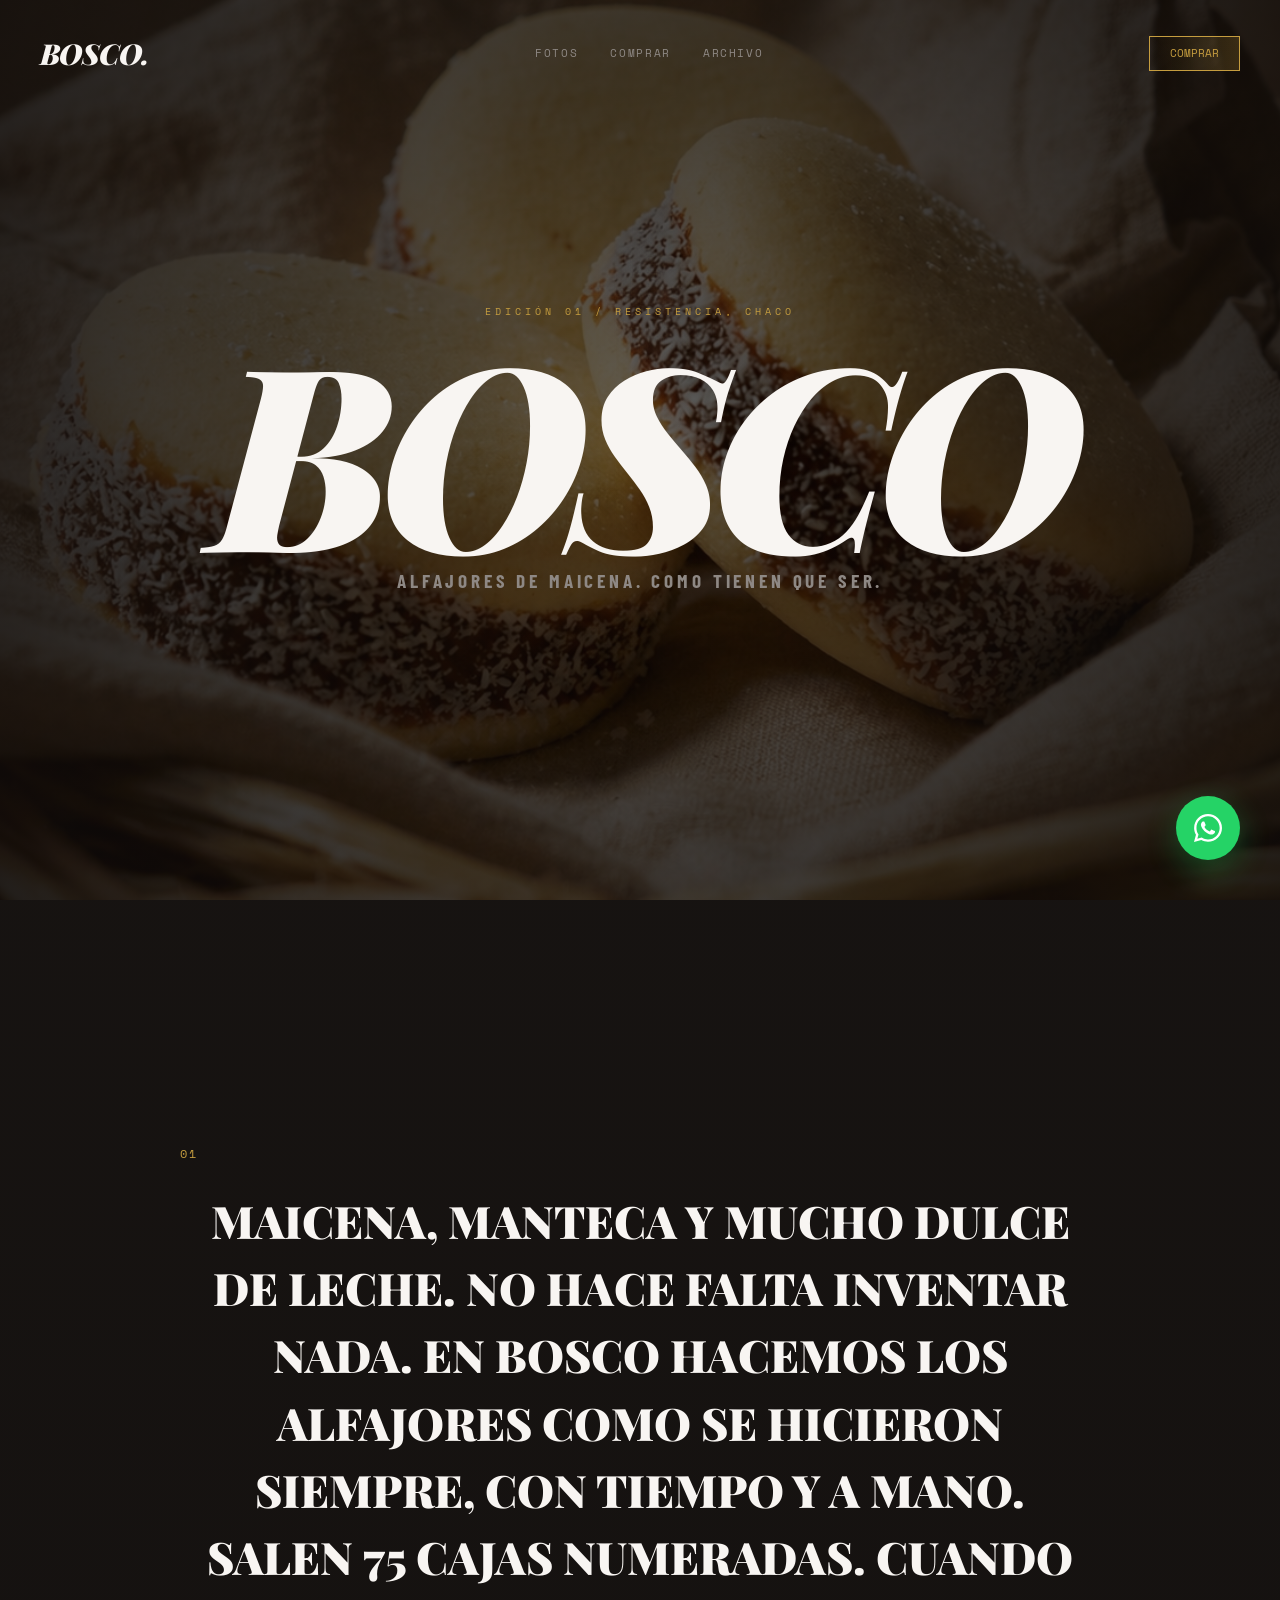
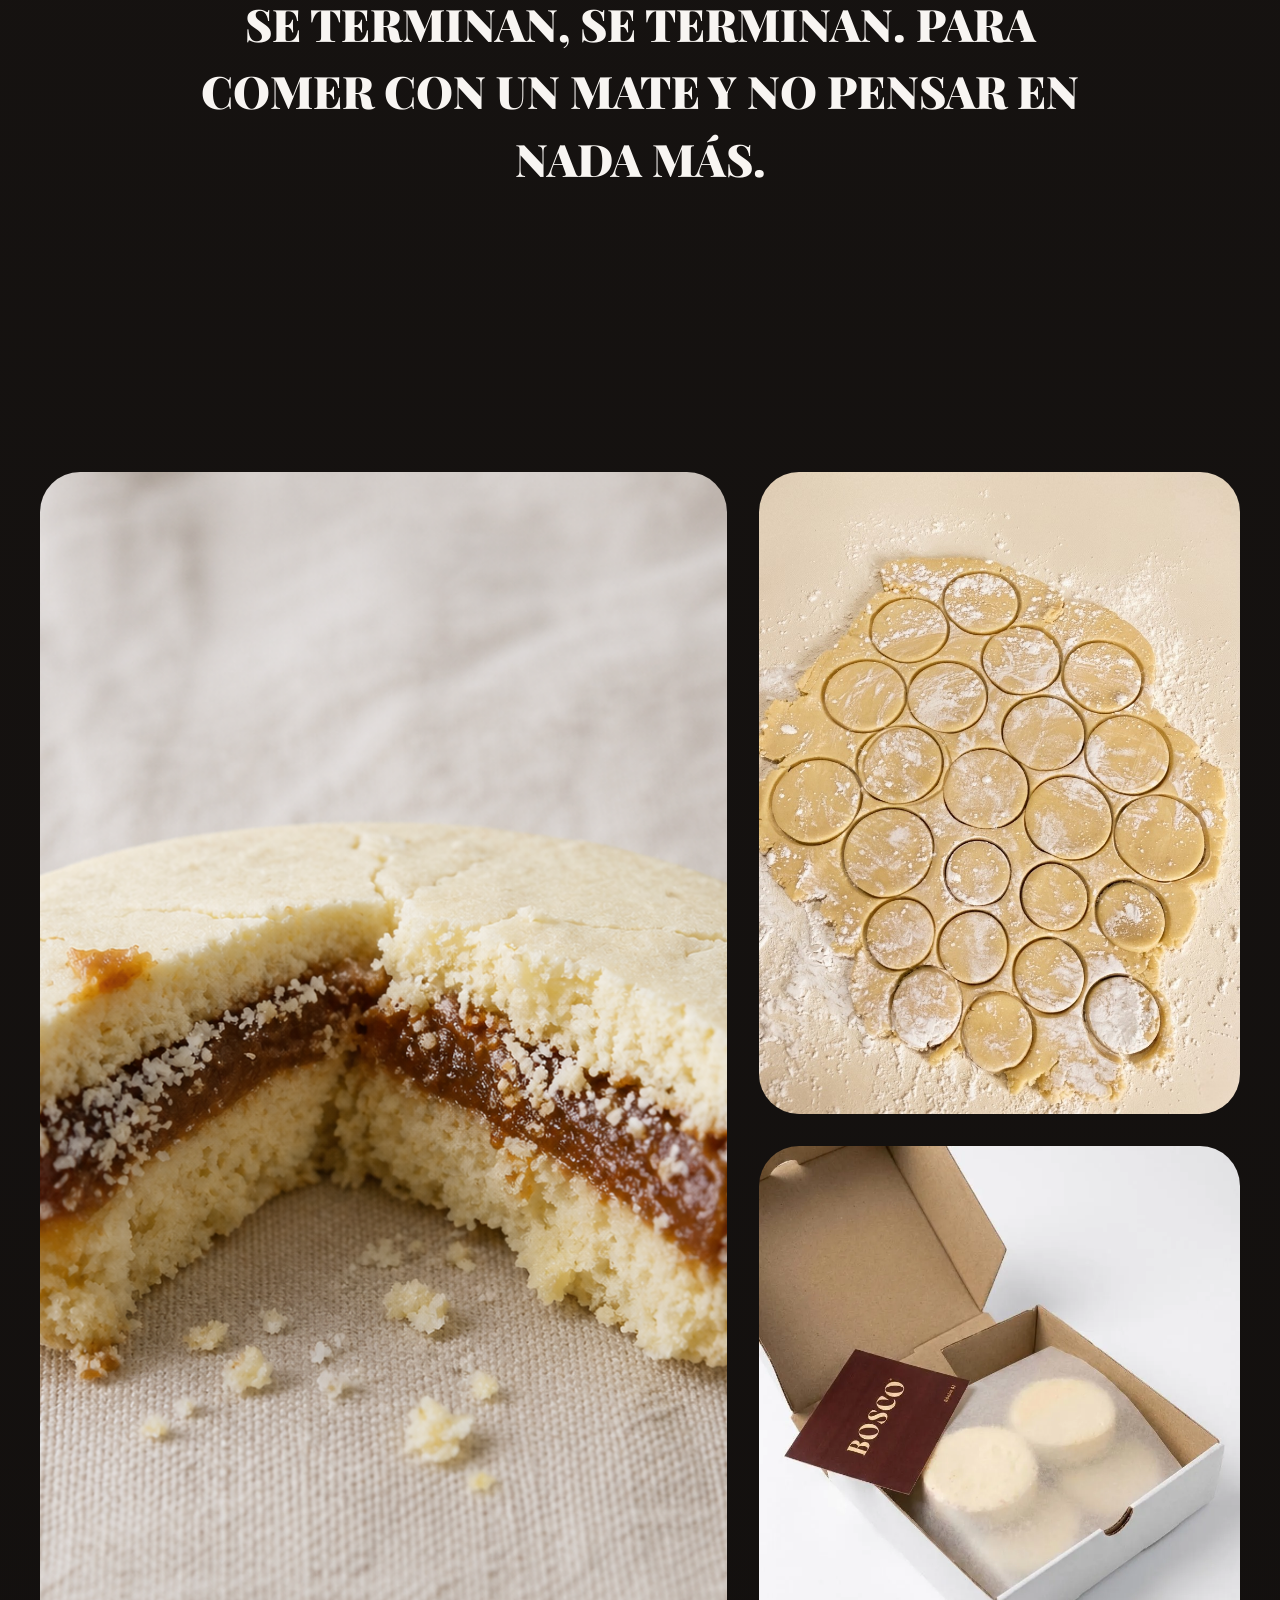
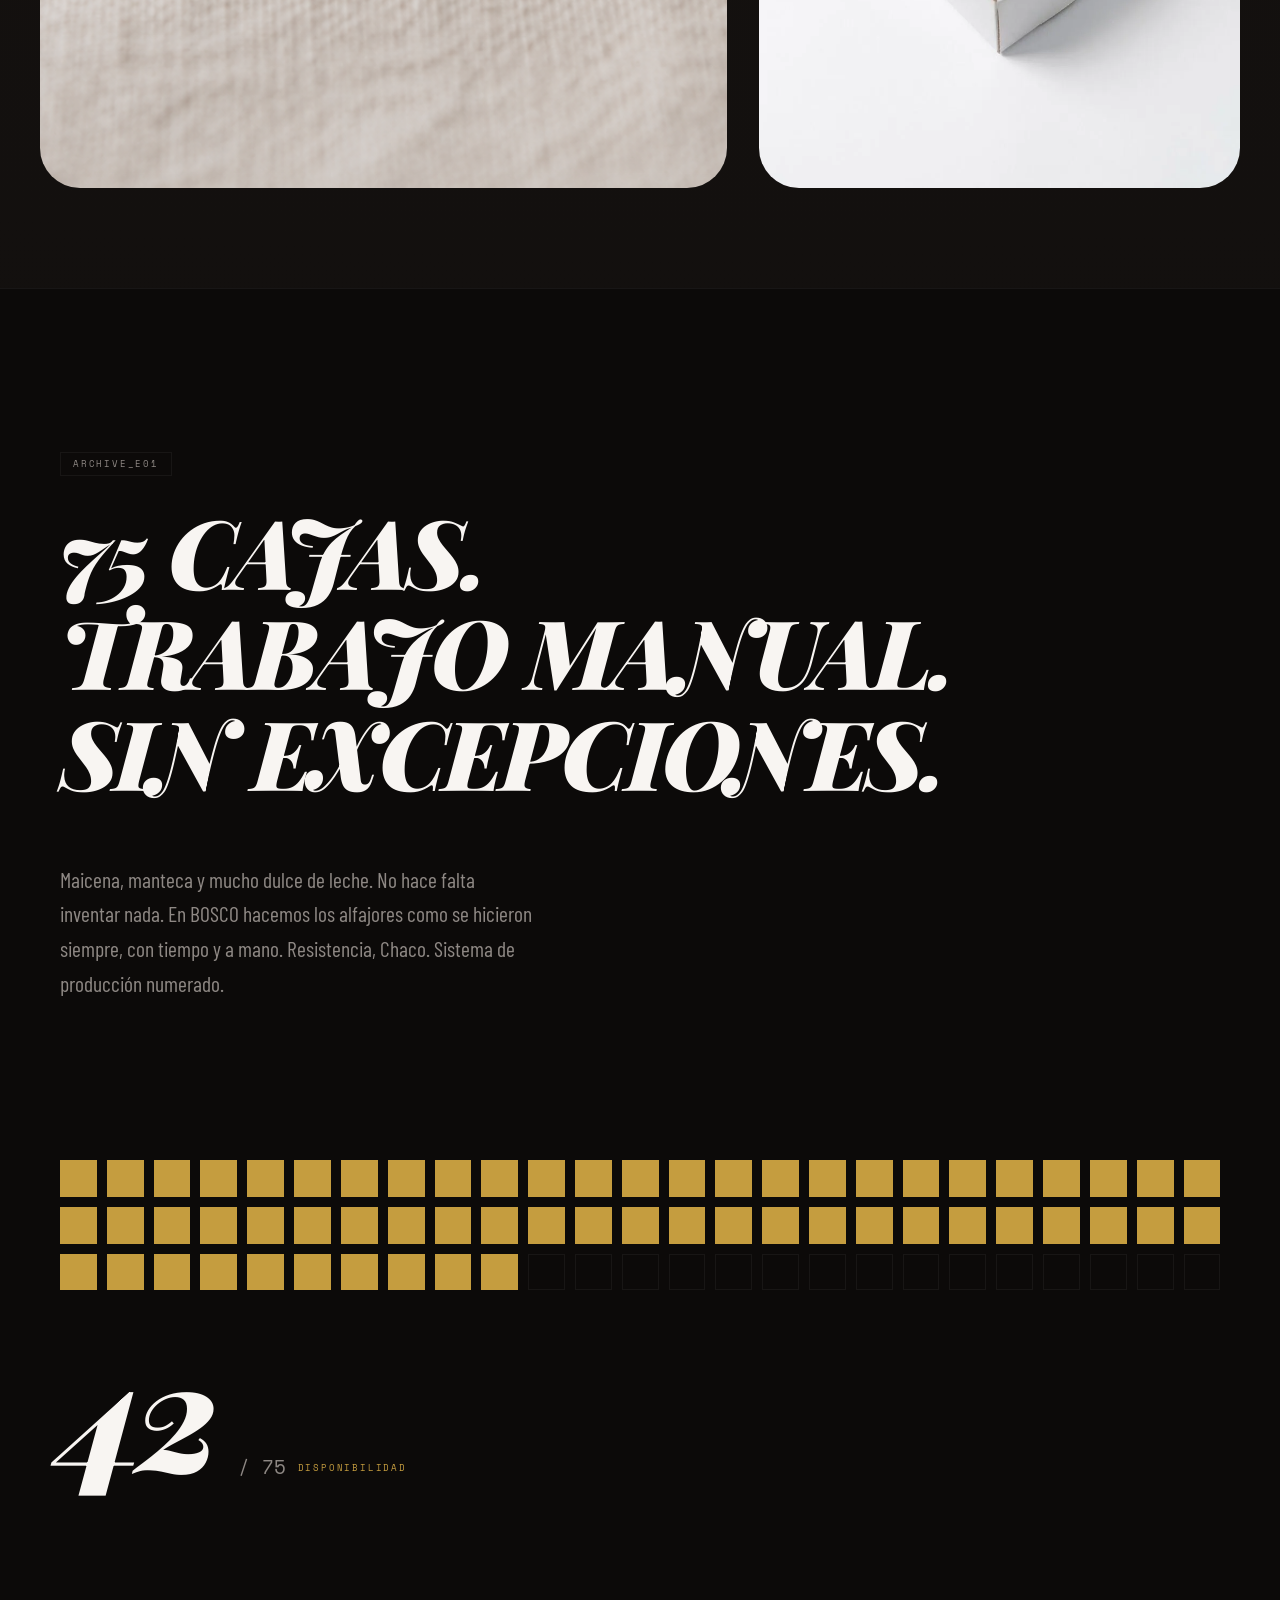
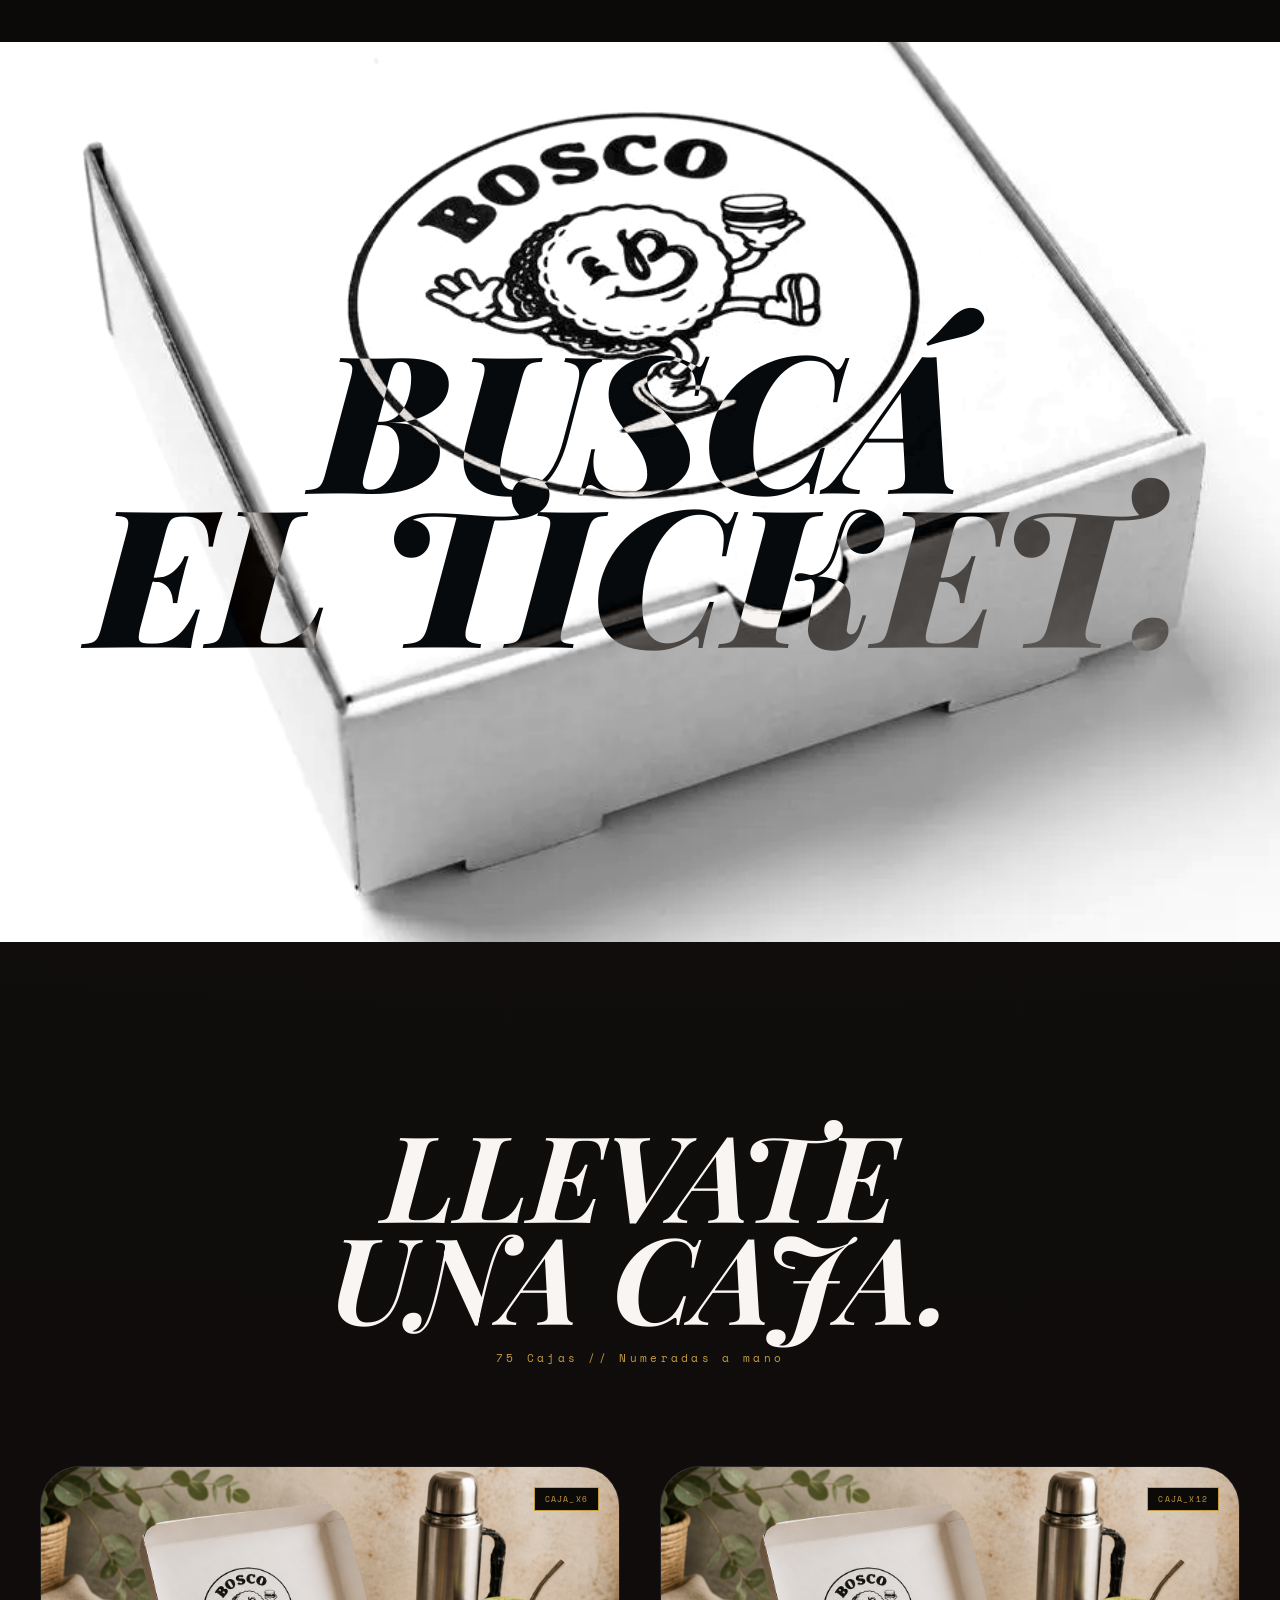
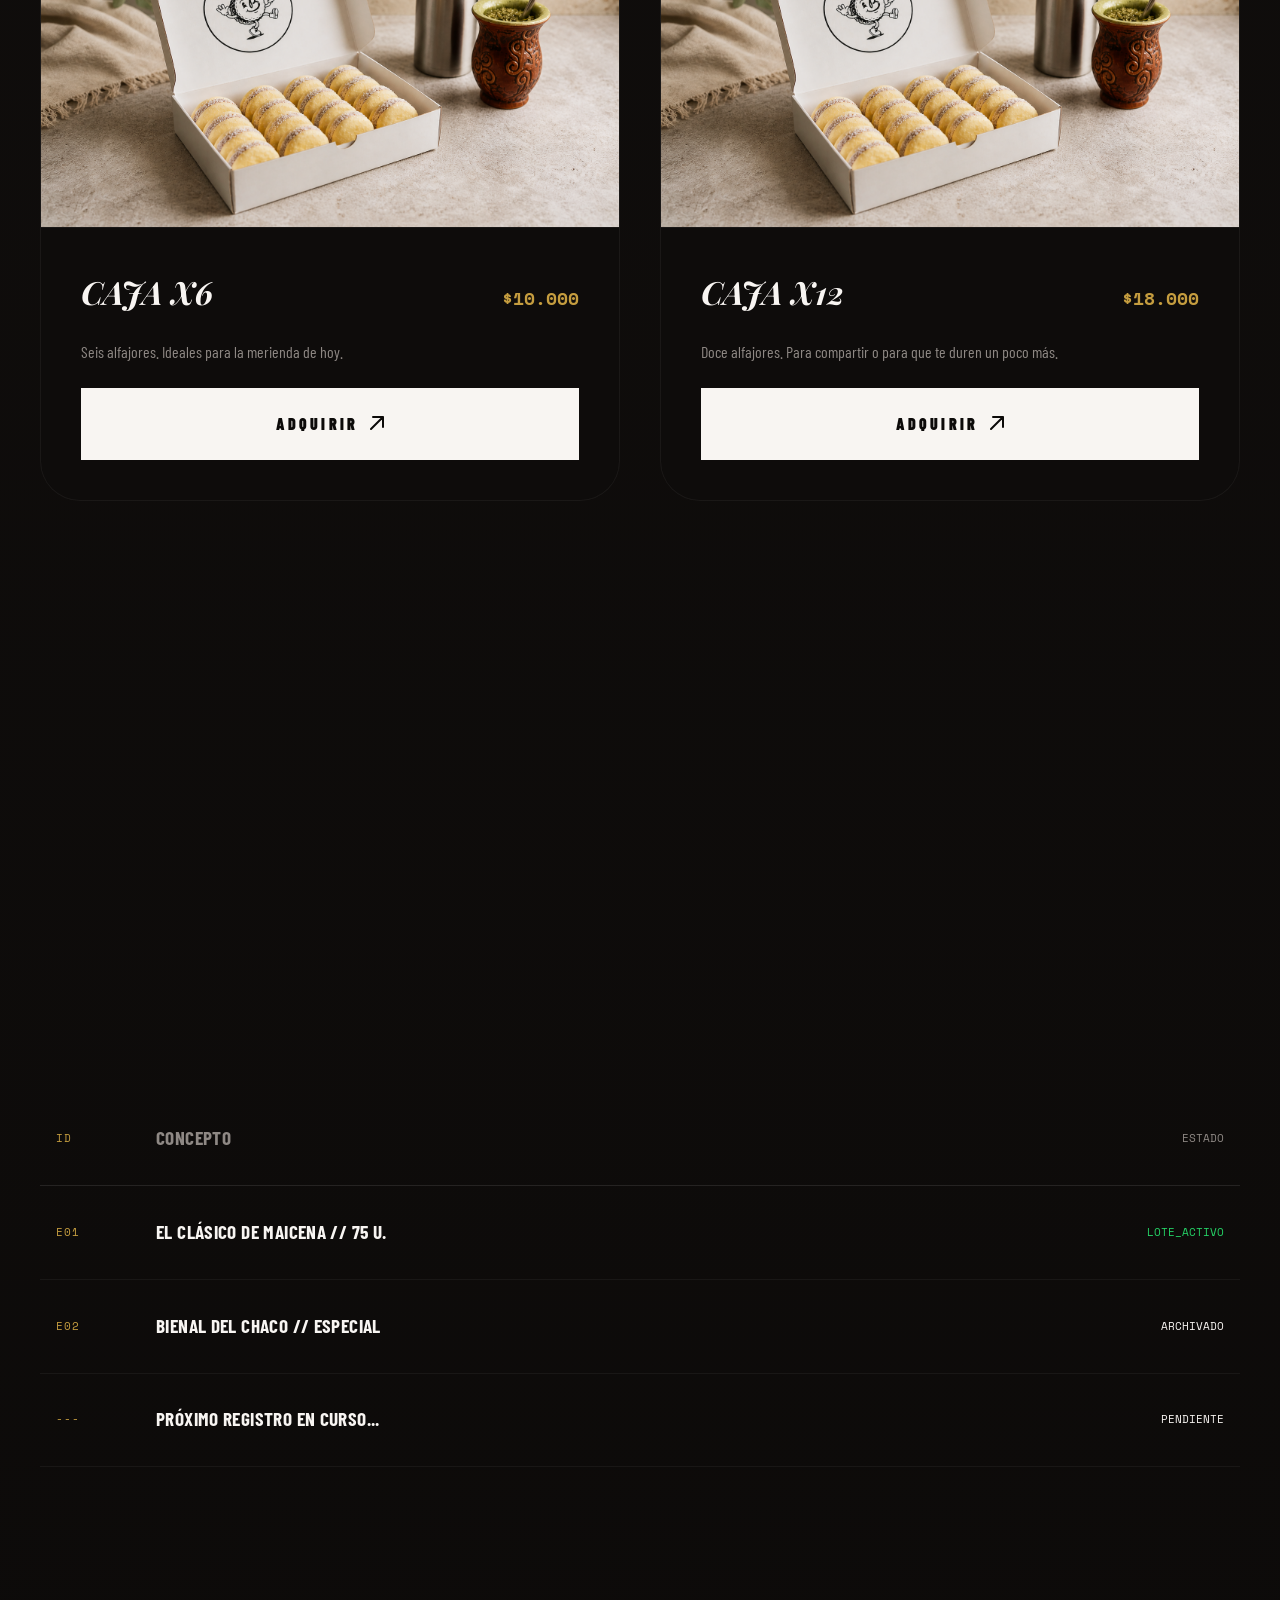
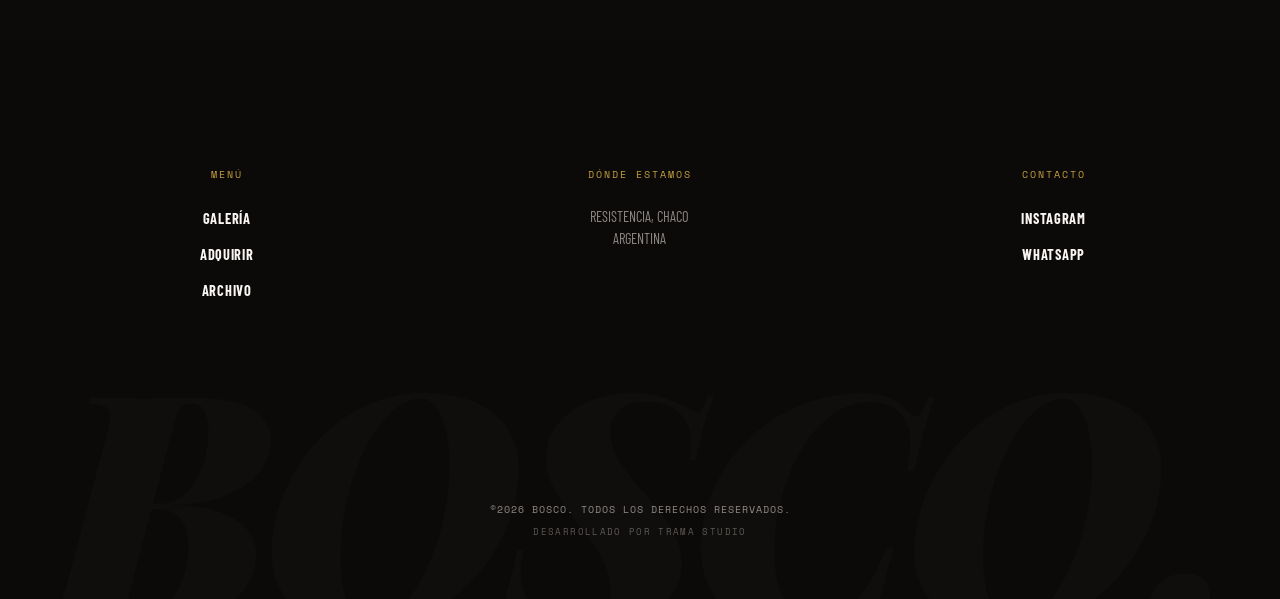
==== index.html @ 4da2c6f5 "feat: rediseño de sección manifiesto y centrado de footer" ====
<!DOCTYPE html>
<html lang="es">

<head>
  <meta charset="UTF-8" />
  <meta name="viewport" content="width=device-width, initial-scale=1.0" />
  <title>BOSCO | Edición 01 — Alfajor de maicena</title>
  <meta name="description"
    content="BOSCO Edición 01: Alfajor de maicena. 75 unidades numeradas. Origen: Resistencia, Chaco." />

  <meta property="og:type" content="website" />
  <meta property="og:url" content="https://universobosco.com.ar" />
  <meta property="og:title" content="BOSCO | Edición 01 — Alfajor de maicena" />
  <meta property="og:description"
    content="75 unidades numeradas. Ediciones de cultura argentina en formato comestible." />
  <meta property="og:image" content="https://universobosco.com.ar/assets/og_image.png" />
  <meta property="twitter:card" content="summary_large_image" />
  <meta property="twitter:title" content="BOSCO | Edición 01 — Alfajor de maicena" />
  <meta property="twitter:description" content="75 unidades numeradas. Origen: Resistencia, Chaco." />
  <meta property="twitter:image" content="https://universobosco.com.ar/assets/og_image.png" />

  <script type="application/ld+json">
  {
    "@context": "https://schema.org",
    "@graph": [
      {
        "@type": "LocalBusiness",
        "name": "BOSCO",
        "address": {
          "@type": "PostalAddress",
          "addressLocality": "Resistencia",
          "addressRegion": "Chaco",
          "addressCountry": "AR"
        },
        "url": "https://universobosco.com.ar",
        "telephone": "+5493624696824"
      },
      {
        "@type": "Product",
        "name": "BOSCO Edición 01 — Alfajor de maicena",
        "description": "Caja de alfajores artesanales con tarjeta numerada de colección. 75 unidades.",
        "brand": { "@type": "Brand", "name": "BOSCO" },
        "offers": {
          "@type": "AggregateOffer",
          "lowPrice": "10000",
          "highPrice": "18000",
          "priceCurrency": "ARS"
        }
      }
    ]
  }
  </script>

  <link rel="icon" type="image/svg+xml" href="assets/favicon.svg" />
  <link rel="preconnect" href="https://fonts.googleapis.com" />
  <link rel="preconnect" href="https://fonts.gstatic.com" crossorigin />
  <link
    href="https://fonts.googleapis.com/css2?family=Barlow+Condensed:wght@400;700&family=Geist:wght@100..900&family=Playfair+Display:ital,wght@0,400..900;1,400..900&family=Space+Mono:wght@400;700&display=swap"
    rel="stylesheet" />
  <link rel="stylesheet" href="style.css" />
</head>

<body>

  <div class="grain" aria-hidden="true"></div>

  <nav class="nav" id="nav">
    <a href="#hero" class="nav-brand">BOSCO.</a>
    <div class="nav-links">
      <a href="#galeria">FOTOS</a>
      <a href="#adquirir">COMPRAR</a>
      <a href="#archivo">ARCHIVO</a>
    </div>

    <button class="nav-toggle" aria-label="Abrir menú">
      <span></span>
      <span></span>
    </button>

    <a href="#adquirir" class="nav-cta">COMPRAR</a>
  </nav>

  <header class="hero" id="hero">
    <img src="assets/boscoheroo.png" alt="BOSCO — Edición 01" class="hero-bg" width="1600" height="900" />
    <div class="hero-overlay"></div>
    <div class="hero-content">
      <div class="hero-header" data-enter>
        <span class="hero-edition">Edición 01</span>
        <span class="hero-slash">/</span>
        <span class="hero-location">Resistencia, Chaco</span>
      </div>
      <h1 class="hero-title" data-enter>BOSCO</h1>
      <p class="hero-sub" data-enter>ALFAJORES DE MAICENA. COMO TIENEN QUE SER.</p>
    </div>
  </header>

  <main>

    <section class="declaracion">
      <div class="declaracion-inner">
        <span class="capitulo-num" data-enter>01</span>
        <div class="declaracion-texto" data-enter>
          MAICENA, MANTECA Y MUCHO DULCE DE LECHE. NO HACE FALTA INVENTAR NADA. EN BOSCO HACEMOS LOS ALFAJORES COMO SE
          HICIERON SIEMPRE, CON TIEMPO Y A MANO. SALEN 75 CAJAS NUMERADAS. CUANDO SE TERMINAN, SE TERMINAN. PARA COMER
          CON UN MATE Y NO PENSAR EN NADA MÁS.
        </div>
      </div>
    </section>

    <section class="lookbook-bento" id="galeria">
      <div class="look-grid">
        <div class="look-item item-main" data-enter>
          <img src="assets/boscoalfajor.png" alt="Detalle interior BOSCO" />
        </div>
        <div class="look-item item-side-1" data-enter>
          <img src="assets/process.png" alt="Proceso de elaboración" />
        </div>
        <div class="look-item item-side-2" data-enter>
          <img src="assets/boscocaja.webp" alt="Ensamble final" />
        </div>
      </div>
    </section>

    <section class="manifesto-master" id="manifiesto">
      <div class="master-container">
        <div class="master-grid">
          
          <!-- Column 1: Editorial & Narrative -->
          <div class="master-col col-text" data-enter>
            <div class="col-header">
              <span class="edition-tag">ARCHIVE_E01</span>
              <h2 class="master-title">75 CAJAS.<br>TRABAJO MANUAL.<br>SIN EXCEPCIONES.</h2>
            </div>
            <p class="master-description">
              Maicena, manteca y mucho dulce de leche. No hace falta inventar nada. 
              En BOSCO hacemos los alfajores como se hicieron siempre, con tiempo y a mano. 
              Resistencia, Chaco. Sistema de producción numerado.
            </p>
          </div>
        
          <div class="master-col col-stock" data-enter>
            <div class="stock-panel">
              <div class="unit-grid-master">
                <!-- 75 Units -->
                <div class="u filled"></div><div class="u filled"></div><div class="u filled"></div><div class="u filled"></div><div class="u filled"></div>
                <div class="u filled"></div><div class="u filled"></div><div class="u filled"></div><div class="u filled"></div><div class="u filled"></div>
                <div class="u filled"></div><div class="u filled"></div><div class="u filled"></div><div class="u filled"></div><div class="u filled"></div>
                <div class="u filled"></div><div class="u filled"></div><div class="u filled"></div><div class="u filled"></div><div class="u filled"></div>
                <div class="u filled"></div><div class="u filled"></div><div class="u filled"></div><div class="u filled"></div><div class="u filled"></div>
                <div class="u filled"></div><div class="u filled"></div><div class="u filled"></div><div class="u filled"></div><div class="u filled"></div>
                <div class="u filled"></div><div class="u filled"></div><div class="u filled"></div><div class="u filled"></div><div class="u filled"></div>
                <div class="u filled"></div><div class="u filled"></div><div class="u filled"></div><div class="u filled"></div><div class="u filled"></div>
                <div class="u filled"></div><div class="u filled"></div><div class="u filled"></div><div class="u filled"></div><div class="u filled"></div>
                <div class="u filled"></div><div class="u filled"></div><div class="u filled"></div><div class="u filled"></div><div class="u filled"></div>
                <div class="u filled"></div><div class="u filled"></div><div class="u filled"></div><div class="u filled"></div><div class="u filled"></div>
                <div class="u filled"></div><div class="u filled"></div><div class="u filled"></div><div class="u filled"></div><div class="u filled"></div>
                <div class="u"></div><div class="u"></div><div class="u"></div><div class="u"></div><div class="u"></div>
                <div class="u"></div><div class="u"></div><div class="u"></div><div class="u"></div><div class="u"></div>
                <div class="u"></div><div class="u"></div><div class="u"></div><div class="u"></div><div class="u"></div>
              </div>
              <div class="stock-main-display">
                <span class="stock-val cont-num" data-count="60">0</span>
                <div class="stock-sub">
                  <span class="stock-total">/ 75</span>
                  <span class="stock-text">DISPONIBILIDAD</span>
                </div>
              </div>
            </div>
          </div>

        </div>
      </div>
    </section>

    <section class="fullbleed" data-enter>
      <img src="assets/boscohero.webp" alt="Caja BOSCO cerrada" width="1600" height="900"
        style="filter: grayscale(100%) contrast(1.15);" />
      <p class="fullbleed-text" aria-hidden="true">BUSCÁ<br />EL TICKET.</p>
    </section>

    <section class="adquisicion" id="adquirir">
      <div class="adquisicion-inner">
        <div class="adquisicion-header" data-enter>
          <h2 class="adquisicion-title">Llevate<br />una caja.</h2>
          <p class="adquisicion-sub">75 Cajas // Numeradas a mano</p>
        </div>

        <div class="productos-grid">
          <div class="producto-card stagger-1" data-enter>
            <div class="pc-inner">
              <div class="pc-img">
                <img src="assets/BOSCO1.png" alt="Caja BOSCO x6 unidades" />
                <div class="pc-badge">CAJA_X6</div>
              </div>
              <div class="pc-content">
                <div class="pc-top">
                  <h3 class="pc-title">CAJA X6</h3>
                  <span class="pc-price">$10.000</span>
                </div>
                <p class="pc-description">Seis alfajores. Ideales para la merienda de hoy.</p>
                <a href="https://wa.me/5493624696824?text=Hola%20Lautaro%2C%20quiero%20encargar%20una%20caja%20de%20BOSCO%20x6."
                  class="pc-btn" target="_blank" rel="noopener">
                  <span>ADQUIRIR</span>
                  <div class="pc-btn-icon">
                    <svg width="14" height="14" viewBox="0 0 14 14" fill="none">
                      <path d="M1 13L13 1M13 1H3M13 1V11" stroke="currentColor" stroke-width="2" stroke-linecap="round"
                        stroke-linejoin="round" />
                    </svg>
                  </div>
                </a>
              </div>
            </div>
          </div>

          <div class="producto-card stagger-2" data-enter>
            <div class="pc-inner">
              <div class="pc-img">
                <img src="assets/BOSCO1.png" alt="Caja BOSCO x12 unidades" />
                <div class="pc-badge">CAJA_X12</div>
              </div>
              <div class="pc-content">
                <div class="pc-top">
                  <h3 class="pc-title">CAJA X12</h3>
                  <span class="pc-price">$18.000</span>
                </div>
                <p class="pc-description">Doce alfajores. Para compartir o para que te duren un poco más.</p>
                <a href="https://wa.me/5493624696824?text=Hola%20Lautaro%2C%20quiero%20encargar%20una%20caja%20de%20BOSCO%20x12."
                  class="pc-btn" target="_blank" rel="noopener">
                  <span>ADQUIRIR</span>
                  <div class="pc-btn-icon">
                    <svg width="14" height="14" viewBox="0 0 14 14" fill="none">
                      <path d="M1 13L13 1M13 1H3M13 1V11" stroke="currentColor" stroke-width="2" stroke-linecap="round"
                        stroke-linejoin="round" />
                    </svg>
                  </div>
                </a>
              </div>
            </div>
          </div>
        </div>
      </div>
    </section>

    <section class="archivo" id="registro">
      <div class="archivo-inner">
        <div class="archivo-header" data-enter>
          <span class="arch-tag">HISTORIAL DE CAJAS</span>
          <h2 class="archivo-title">Archivo<br />BOSCO.</h2>
        </div>

        <div class="archivo-table" data-enter>
          <div class="archivo-row header">
            <div class="arch-col-id">ID</div>
            <div class="arch-col-name">CONCEPTO</div>
            <div class="arch-col-status">ESTADO</div>
          </div>
          <div class="archivo-row" data-enter>
            <div class="arch-col-id">E01</div>
            <div class="arch-col-name">EL CLÁSICO DE MAICENA // 75 U.</div>
            <div class="arch-col-status active">LOTE_ACTIVO</div>
          </div>
          <div class="archivo-row" data-enter>
            <div class="arch-col-id">E02</div>
            <div class="arch-col-name">BIENAL DEL CHACO // ESPECIAL</div>
            <div class="arch-col-status locked">ARCHIVADO</div>
          </div>
          <div class="archivo-row muted" data-enter>
            <div class="arch-col-id">---</div>
            <div class="arch-col-name">PRÓXIMO REGISTRO EN CURSO...</div>
            <div class="arch-col-status">PENDIENTE</div>
          </div>
        </div>
      </div>
    </section>

  </main>

  <footer class="footer" id="cierre">
    <div class="footer-inner">
      <div class="footer-grid">
        <div class="footer-col" data-enter>
          <span class="footer-label">MENÚ</span>
          <ul class="footer-links">
            <li><a href="#galeria">GALERÍA</a></li>
            <li><a href="#adquirir">ADQUIRIR</a></li>
            <li><a href="#registro">ARCHIVO</a></li>
          </ul>
        </div>
        <div class="footer-col" data-enter>
          <span class="footer-label">DÓNDE ESTAMOS</span>
          <p>RESISTENCIA, CHACO<br />ARGENTINA</p>
        </div>
        <div class="footer-col" data-enter>
          <span class="footer-label">CONTACTO</span>
          <ul class="footer-links">
            <li><a href="https://instagram.com/bosco.alfajores" target="_blank">INSTAGRAM</a></li>
            <li><a href="https://wa.me/5493624696824" target="_blank">WHATSAPP</a></li>
          </ul>
        </div>
      </div>

      <div class="footer-bottom">
        <div class="footer-bottom-info">
          <span class="footer-copy">©2026 BOSCO. TODOS LOS DERECHOS RESERVADOS.</span>
          <a href="https://instagram.com/trama.sstudio" target="_blank" class="footer-credit">DESARROLLADO POR TRAMA
            STUDIO</a>
        </div>
        <div class="footer-logo">BOSCO.</div>
      </div>
    </div>
  </footer>

  <a href="https://wa.me/5493624696824?text=Hola%20Lautaro%2C%20estoy%20en%20la%20web%20y%20tengo%20una%20consulta."
    class="whatsapp-btn" target="_blank" rel="noopener" aria-label="Contactar por WhatsApp">
    <svg xmlns="http://www.w3.org/2000/svg" viewBox="0 0 448 512" fill="currentColor">
      <path
        d="M380.9 97.1C339 55.1 283.2 32 223.9 32c-122.4 0-222 99.6-222 222 0 39.1 10.2 77.3 29.6 111L0 480l117.7-30.9c32.4 17.7 68.9 27 106.1 27h.1c122.3 0 224.1-99.6 224.1-222 0-59.3-25.2-115-67.1-157zm-157 341.6c-33.2 0-65.7-8.9-94-25.7l-6.7-4-69.8 18.3L72 359.2l-4.4-7c-18.5-29.4-28.2-63.3-28.2-98.2 0-101.7 82.8-184.5 184.6-184.5 49.3 0 95.6 19.2 130.4 54.1 34.8 34.9 56.2 81.2 56.1 130.5 0 101.8-84.9 184.6-186.6 184.6zm101.2-138.2c-5.5-2.8-32.8-16.2-37.9-18-5.1-1.9-8.8-2.8-12.5 2.8-3.7 5.6-14.3 18-17.6 21.8-3.2 3.7-6.5 4.2-12 1.4-32.6-16.3-54-29.1-75.5-66-5.7-9.8 5.7-9.1 16.3-30.3 1.8-3.7.9-6.9-.5-9.7-1.4-2.8-12.5-30.1-17.1-41.2-4.5-10.8-9.1-9.3-12.5-9.5-3.2-.2-6.9-.2-10.6-.2-3.7 0-9.7 1.4-14.8 6.9-5.1 5.6-19.4 19-19.4 46.3 0 27.3 19.9 53.7 22.6 57.4 2.8 3.7 39.1 59.7 94.8 83.8 35.2 15.2 49 16.5 66.6 13.9 10.7-1.6 32.8-13.4 37.4-26.4 4.6-13 4.6-24.1 3.2-26.4-1.3-2.5-5-3.9-10.5-6.6z" />
    </svg>
  </a>

  <script src="main.js?v=3"></script>
</body>

</html>
---- style.css ----
@charset "UTF-8";

/* ════════════════════════════════════════════════
   TOKENS & BASE
   ════════════════════════════════════════════════ */
:root {
  --bg: #0C0A09;
  --bg-soft: #14110F;
  --cream: #F8F5F2;
  --accent: #C59D3F;
  /* Slightly more muted/elegant gold */
  --accent-muted: rgba(197, 157, 63, 0.15);
  --muted: #8E8884;
  --line: rgba(255, 255, 255, 0.05);
  --wa: #25D366;
  --f-display: "Playfair Display", serif;
  --f-sans: "Barlow Condensed", sans-serif;
  --f-data: "Space Mono", monospace;
  --ease: cubic-bezier(0.16, 1, 0.3, 1);
  --glass-border: rgba(255, 255, 255, 0.08);
  --glass-inner: rgba(255, 255, 255, 0.03);
}

* {
  margin: 0;
  padding: 0;
  box-sizing: border-box;
  cursor: crosshair;
}

html {
  background-color: var(--bg);
  background-image: radial-gradient(circle at 50% -20%, #1A1614, transparent);
  color: var(--cream);
  scroll-behavior: smooth;
  font-size: 16px;
  selection-background-color: var(--accent);
  selection-color: var(--bg);
  scrollbar-width: thin;
  scrollbar-color: var(--accent) var(--bg);
  text-rendering: optimizeLegibility;
}

::selection {
  background: var(--accent);
  color: var(--bg);
}

body {
  font-family: var(--f-sans);
  overflow-x: hidden;
  line-height: 1.5;
  -webkit-font-smoothing: antialiased;
  text-wrap: pretty;
}

/* Custom Scrollbar for Chrome/Safari */
::-webkit-scrollbar {
  width: 6px;
}

::-webkit-scrollbar-track {
  background: var(--bg);
}

::-webkit-scrollbar-thumb {
  background: var(--accent-muted);
  border-radius: 10px;
}

::-webkit-scrollbar-thumb:hover {
  background: var(--accent);
}

img {
  display: block;
  width: 100%;
  height: auto;
  object-fit: cover;
}

a {
  color: inherit;
  text-decoration: none;
}

/* REVEAL SYSTEM */
[data-enter] {
  opacity: 0;
  transform: translateY(20px);
  transition: opacity 1.2s var(--ease), transform 1.2s var(--ease);
  will-change: transform, opacity;
}

[data-enter].is-visible,
.hero [data-enter] {
  opacity: 1;
  transform: translateY(0);
}

.grain {
  position: fixed;
  top: -50%;
  left: -50%;
  width: 200%;
  height: 200%;
  background-image: url("https://grainy-gradients.vercel.app/noise.svg");
  opacity: 0.04;
  pointer-events: none;
  z-index: 9999;
  animation: noise 0.2s infinite;
}

@keyframes noise {
  0% {
    transform: translate(0, 0);
  }

  10% {
    transform: translate(-1%, -1%);
  }

  20% {
    transform: translate(-2%, 1%);
  }

  30% {
    transform: translate(1%, -2%);
  }

  40% {
    transform: translate(-1%, 3%);
  }

  50% {
    transform: translate(-2%, 1%);
  }

  60% {
    transform: translate(3%, 2%);
  }

  70% {
    transform: translate(2%, 1%);
  }

  80% {
    transform: translate(-1%, -1%);
  }

  90% {
    transform: translate(1%, 2%);
  }

  100% {
    transform: translate(0, 0);
  }
}

/* ════════════════════════════════════════════════
   NAV
   ════════════════════════════════════════════════ */
.nav {
  position: fixed;
  top: 0;
  left: 0;
  width: 100%;
  display: flex;
  justify-content: space-between;
  align-items: center;
  padding: 32px 40px;
  z-index: 1000;
  background: transparent;
  backdrop-filter: blur(0px);
  transition: all 0.4s var(--ease);
}

.nav.scrolled {
  padding: 16px 40px;
  background: rgba(12, 10, 9, 0.7);
  backdrop-filter: blur(24px) saturate(180%);
  border-bottom: 1px solid var(--glass-border);
  box-shadow: inset 0 1px 0 var(--glass-inner);
}

.nav-toggle {
  display: none;
  background: none;
  border: none;
  cursor: pointer;
  width: 30px;
  height: 20px;
  position: relative;
  z-index: 1001;
}

.nav-toggle span {
  display: block;
  width: 100%;
  height: 2px;
  background: var(--cream);
  position: absolute;
  transition: all 0.4s var(--ease);
}

.nav-toggle span:first-child {
  top: 0;
}

.nav-toggle span:last-child {
  bottom: 0;
}

.nav.menu-active .nav-toggle span:first-child {
  transform: translateY(9px) rotate(45deg);
}

.nav.menu-active .nav-toggle span:last-child {
  transform: translateY(-9px) rotate(-45deg);
}

@media (max-width: 900px) {
  .nav {
    padding: 20px 24px;
  }

  .nav-toggle {
    display: block;
  }

  .nav-links {
    position: fixed;
    top: 0;
    left: 0;
    width: 100%;
    height: 100vh;
    background: rgba(17, 13, 11, 0.98);
    backdrop-filter: blur(20px);
    display: flex;
    flex-direction: column;
    justify-content: center;
    align-items: center;
    gap: 40px;
    padding: 40px;
    opacity: 0;
    visibility: hidden;
    transform: translateY(-20px);
    transition: all 0.5s var(--ease);
    z-index: 1000;
  }

  .nav.menu-active .nav-links {
    opacity: 1;
    visibility: visible;
    transform: translateY(0);
  }

  .nav-links a {
    font-family: var(--f-display);
    font-size: 3rem;
    font-style: italic;
    color: var(--cream);
    text-decoration: none;
  }

  .nav-cta {
    display: none;
  }

  /* Hide CTA in nav pill on mobile, show inside menu or keep as brand logo focus */
}

.nav.scrolled {
  padding: 16px 40px;
  background: rgba(17, 13, 11, 0.8);
  backdrop-filter: blur(12px);
  border-bottom: 1px solid var(--line);
}

.nav-brand {
  font-family: var(--f-display);
  font-weight: 900;
  font-style: italic;
  font-size: 1.8rem;
  letter-spacing: -0.02em;
  text-transform: uppercase;
  color: var(--cream);
}

.nav-links {
  display: flex;
  gap: 32px;
  list-style: none;
}

.nav-links a {
  font-family: var(--f-data);
  font-size: 11px;
  text-transform: uppercase;
  color: var(--muted);
  letter-spacing: 0.15em;
}

.nav-cta {
  font-family: var(--f-data);
  font-size: 11px;
  border: 1px solid var(--accent);
  padding: 8px 20px;
  color: var(--accent);
  text-transform: uppercase;
}

/* ════════════════════════════════════════════════
   HERO
   ════════════════════════════════════════════════ */
.hero {
  position: relative;
  min-height: 100dvh;
  width: 100%;
  display: flex !important;
  flex-direction: column;
  justify-content: center;
  align-items: center;
  padding: 80px 40px;
  overflow: hidden;
  background: var(--bg);
  text-align: center;
}

.hero-bg {
  position: absolute;
  inset: 0;
  width: 100%;
  height: 100%;
  object-fit: cover;
  z-index: 0;
  filter: brightness(0.4);
}

.hero-overlay {
  position: absolute;
  inset: 0;
  background: radial-gradient(circle at center, transparent, rgba(17, 13, 11, 0.8));
  z-index: 1;
}

.hero-content {
  position: relative;
  z-index: 2;
  width: 100%;
  max-width: 1200px;
  display: flex;
  flex-direction: column;
  align-items: center;
  gap: 24px;
}

.hero-header {
  font-family: var(--f-data);
  font-size: 10px;
  letter-spacing: 0.4em;
  color: var(--accent);
  text-transform: uppercase;
  margin-bottom: 8px;
}

.hero-title {
  font-family: var(--f-display);
  font-size: clamp(5rem, 20vw, 16rem);
  font-weight: 900;
  font-style: italic;
  text-transform: uppercase;
  line-height: 0.75;
  color: var(--cream);
  margin: 0;
  letter-spacing: -0.06em;
}

.hero-sub {
  font-family: var(--f-sans);
  font-size: clamp(0.9rem, 1.5vw, 1.2rem);
  font-weight: 700;
  color: var(--muted);
  text-transform: uppercase;
  letter-spacing: 0.2em;
  max-width: 600px;
}

@media (max-width: 900px) {
  .hero {
    min-height: 100dvh !important;
    display: flex !important;
    padding: 100px 24px 160px 24px;
    visibility: visible !important;
    opacity: 1 !important;
  }

  .hero [data-enter] {
    opacity: 1 !important;
    transform: none !important;
  }

  .hero-header {
    display: flex;
    justify-content: center;
    gap: 8px;
    letter-spacing: 0.2em;
    font-size: 9px;
  }

  .hero-title {
    font-size: clamp(3.5rem, 18vw, 8rem) !important;
  }

  .hero-sub {
    font-size: 0.8rem;
    max-width: 90%;
    margin: 0 auto;
  }
}

/* ════════════════════════════════════════════════
   DECLARACIÓN
   ════════════════════════════════════════════════ */
.declaracion {
  padding: 240px 40px 180px 40px;
  width: 100%;
  max-width: 1000px;
  margin: 0 auto;
  min-height: 60vh;
  display: block !important;
}

@media (max-width: 900px) {
  .declaracion {
    padding: 100px 24px;
  }
}

.capitulo-num {
  font-family: var(--f-data);
  font-size: 12px;
  color: var(--accent);
  letter-spacing: 0.2em;
  margin-bottom: 24px;
  display: inline-block;
}

.declaracion-texto {
  font-family: var(--f-display);
  font-size: clamp(1.5rem, 4.5vw, 2.8rem);
  font-weight: 900;
  text-transform: uppercase;
  line-height: 1.5;
  color: var(--cream);
  text-align: center;
  text-wrap: balance;
}

/* ════════════════════════════════════════════════
   MASTER SPREAD MANIFESTO
   ════════════════════════════════════════════════ */
.manifesto-master {
  padding: 160px 60px;
  background: var(--bg);
  border-top: 1px solid var(--line);
}

.master-container {
  max-width: 1440px;
  margin: 0 auto;
}

.master-grid {
  display: flex;
  flex-direction: column;
  gap: 120px;
}

@media (max-width: 1200px) {
  .master-grid {
    grid-template-columns: 1fr 1fr;
    gap: 60px;
  }
}

@media (max-width: 900px) {
  .master-grid {
    grid-template-columns: 1fr;
    gap: 80px;
  }

  .manifesto-master {
    padding: 80px 24px;
  }
}

/* Col 1: Text */
.col-text {
  display: flex;
  flex-direction: column;
  gap: 60px;
}

.edition-tag {
  font-family: var(--f-data);
  font-size: 9px;
  color: var(--muted);
  border: 1px solid var(--line);
  padding: 4px 12px;
  display: inline-block;
  margin-bottom: 24px;
  letter-spacing: 0.2em;
}

.master-title {
  font-family: var(--f-display);
  font-size: clamp(3.5rem, 8vw, 6rem);
  font-weight: 900;
  font-style: italic;
  line-height: 1.05;
  letter-spacing: -0.04em;
  color: var(--cream);
  text-transform: uppercase;
}

.master-description {
  font-family: var(--f-sans);
  font-size: clamp(1.1rem, 2vw, 1.35rem);
  line-height: 1.6;
  color: var(--muted);
  max-width: 480px;
}

.master-meta-list {
  display: flex;
  flex-direction: column;
  gap: 32px;
  border-top: 1px solid var(--line);
  padding-top: 40px;
}

.meta-entry {
  display: flex;
  flex-direction: column;
  gap: 8px;
}

.entry-label {
  font-family: var(--f-data);
  font-size: 9px;
  color: var(--muted);
  letter-spacing: 0.2em;
}

.entry-value {
  font-family: var(--f-display);
  font-size: 1.5rem;
  font-style: italic;
  color: var(--cream);
}

/* Col 2: Visual */
.visual-frame {
  position: relative;
  border: 1px solid var(--line);
  padding: 60px;
  background: rgba(255, 255, 255, 0.01);
  transition: all 0.6s var(--ease);
}

.frame-corners span {
  position: absolute;
  width: 10px;
  height: 10px;
  border: 1px solid var(--accent);
}

.frame-corners span:nth-child(1) {
  top: -1px;
  left: -1px;
  border-right: 0;
  border-bottom: 0;
}

.frame-corners span:nth-child(2) {
  top: -1px;
  right: -1px;
  border-left: 0;
  border-bottom: 0;
}

.frame-corners span:nth-child(3) {
  bottom: -1px;
  left: -1px;
  border-right: 0;
  border-top: 0;
}

.frame-corners span:nth-child(4) {
  bottom: -1px;
  right: -1px;
  border-left: 0;
  border-top: 0;
}

.visual-img {
  width: 100%;
  height: auto;
  filter: grayscale(100%) contrast(1.1);
  mix-blend-mode: lighten;
}

.visual-caption {
  position: absolute;
  bottom: -15px;
  right: 20px;
  background: var(--bg);
  padding: 4px 12px;
  font-family: var(--f-data);
  font-size: 8px;
  color: var(--accent);
  border: 1px solid var(--line);
}

/* Col 3: Stock */
.stock-panel {
  background: transparent;
  padding: 40px 0 0 0;
  display: flex;
  flex-direction: column;
  gap: 60px;
  position: relative;
}

.unit-grid-master {
  display: grid;
  grid-template-columns: repeat(25, 1fr);
  gap: 10px;
}

.u {
  aspect-ratio: 1;
  border: 1px solid var(--line);
  transition: all 0.4s var(--ease);
}

.u.filled {
  background: var(--accent);
  border-color: var(--accent);
}

.stock-main-display {
  display: flex;
  align-items: baseline;
  gap: 24px;
}

.stock-val {
  font-family: var(--f-display);
  font-size: clamp(6rem, 12vw, 12rem);
  font-weight: 900;
  font-style: italic;
  line-height: 0.8;
  color: var(--cream);
  letter-spacing: -0.05em;
}

.stock-sub {
  display: flex;
  align-items: center;
  gap: 12px;
}

.stock-total {
  font-family: var(--f-data);
  font-size: 1.2rem;
  color: var(--muted);
}

.stock-text {
  font-family: var(--f-data);
  font-size: 9px;
  color: var(--accent);
  letter-spacing: 0.2em;
}

@media (max-width: 600px) {
  .master-col {
    padding: 0;
  }

  .stock-val {
    font-size: 6rem;
  }

  .unit-grid-master {
    gap: 4px;
  }
}

/* Meta Data */
.meta-item {
  display: flex;
  flex-direction: column;
  gap: 12px;
}

.meta-label {
  font-family: var(--f-data);
  font-size: 9px;
  color: var(--muted);
  letter-spacing: 0.2em;
}

.meta-value {
  font-family: var(--f-display);
  font-size: 1.8rem;
  font-style: italic;
  color: var(--cream);
}

.meta-line {
  height: 1px;
  background: var(--line);
  margin: 30px 0;
}

@media (max-width: 768px) {
  .manifesto-technical {
    padding: 60px 20px;
  }

  .tech-cell {
    padding: 40px 30px;
  }

  .cell-label {
    left: 30px;
  }

  .stock-wrap {
    width: 240px;
    height: 240px;
  }

  .stock-num {
    font-size: 6rem;
  }
}

.spec-value {
  font-family: var(--f-display);
  font-size: 2.2rem;
  font-style: italic;
  color: var(--cream);
  line-height: 1.2;
  margin-top: 8px;
}

/* spec-line removed for cleaner look */

/* ════════════════════════════════════════════════
   LOOKBOOK BENTO
   ════════════════════════════════════════════════ */
.lookbook-bento {
  padding: 100px 40px;
  max-width: 1400px;
  margin: 0 auto;
}

.look-grid {
  display: grid;
  grid-template-columns: repeat(12, 1fr);
  grid-auto-rows: minmax(300px, auto);
  gap: 32px;
}

.look-item {
  position: relative;
  overflow: hidden;
  border-radius: 2.5rem;
  background: var(--bg-soft);
  transition: transform 0.8s var(--ease);
}

.look-item:hover {
  transform: scale(0.98);
}

.look-item img {
  width: 100%;
  height: 100%;
  object-fit: cover;
  transition: transform 1.2s var(--ease);
}

.look-item:hover img {
  transform: scale(1.1);
}

.item-main {
  grid-column: span 7;
  grid-row: span 2;
}

.item-side-1 {
  grid-column: span 5;
  grid-row: span 1;
}

.item-side-2 {
  grid-column: span 5;
  grid-row: span 1;
}

@media (max-width: 900px) {
  .look-grid {
    grid-template-columns: 1fr;
  }

  .item-main,
  .item-side-1,
  .item-side-2 {
    grid-column: span 1;
  }
}

/* ════════════════════════════════════════════════
   FULLBLEED IMAGE SECTION
   ════════════════════════════════════════════════ */
.fullbleed {
  position: relative;
  width: 100%;
  height: 100vh;
  min-height: 600px;
  overflow: hidden;
  display: flex;
  align-items: center;
  justify-content: center;
  background: var(--bg);
}

.fullbleed img {
  position: absolute;
  inset: 0;
  width: 100%;
  height: 100%;
  object-fit: cover;
  z-index: 1;
}

.fullbleed-text {
  position: relative;
  z-index: 2;
  font-family: var(--f-display);
  font-size: clamp(4rem, 15vw, 12rem);
  font-weight: 900;
  font-style: italic;
  line-height: 0.8;
  color: var(--cream);
  text-align: center;
  mix-blend-mode: difference;
  pointer-events: none;
}

@media (max-width: 900px) {
  .fullbleed {
    height: 70vh;
  }
}

/* ════════════════════════════════════════════════
   ADQUISICIÓN (REFINED)
   ════════════════════════════════════════════════ */
.adquisicion {
  padding: 180px 40px;
}

.adquisicion-inner {
  max-width: 1200px;
  margin: 0 auto;
}

.adquisicion-header {
  text-align: center;
  margin-bottom: 100px;
}

.adquisicion-title {
  font-family: var(--f-display);
  font-size: clamp(3rem, 10vw, 7.5rem);
  font-style: italic;
  text-transform: uppercase;
  line-height: 0.85;
}

.adquisicion-sub {
  font-family: var(--f-data);
  font-size: 11px;
  color: var(--accent);
  letter-spacing: 0.3em;
  margin-top: 24px;
}

.productos-grid {
  display: grid;
  grid-template-columns: 1fr 1fr;
  gap: 40px;
}

@media (max-width: 900px) {
  .adquisicion {
    padding: 100px 24px;
  }

  .productos-grid {
    grid-template-columns: 1fr;
    gap: 24px;
  }
}

.producto-card {
  background: rgba(255, 255, 255, 0.03);
  border-radius: 2.5rem;
  padding: 1px;
  background: radial-gradient(400px circle at var(--mouse-x, 0px) var(--mouse-y, 0px),
      rgba(255, 255, 255, 0.15),
      transparent 40%), rgba(255, 255, 255, 0.05);
  transition: transform 0.8s var(--ease);
  position: relative;
}

.producto-card:hover {
  transform: translateY(-16px);
}

.pc-inner {
  background: #0E0C0B;
  border-radius: calc(2.5rem - 1px);
  height: 100%;
  display: flex;
  flex-direction: column;
  overflow: hidden;
  box-shadow: inset 0 1px 0 rgba(255, 255, 255, 0.05);
}

.pc-img {
  aspect-ratio: 16/10;
  overflow: hidden;
  position: relative;
  border-bottom: 1px solid var(--line);
}

.pc-img img {
  width: 100%;
  height: 100%;
  object-fit: cover;
  transition: transform 1.2s var(--ease);
}

.producto-card:hover .pc-img img {
  transform: scale(1.08);
}

.pc-badge {
  position: absolute;
  top: 20px;
  right: 20px;
  background: var(--bg);
  border: 1px solid var(--accent);
  color: var(--accent);
  padding: 5px 10px;
  font-family: var(--f-data);
  font-size: 8px;
  letter-spacing: 0.15em;
  z-index: 10;
}

.pc-content {
  padding: 40px;
  flex: 1;
  display: flex;
  flex-direction: column;
  gap: 24px;
}

@media (max-width: 900px) {
  .pc-content {
    padding: 24px;
    gap: 16px;
  }
}

.pc-top {
  display: flex;
  justify-content: space-between;
  align-items: baseline;
}

.pc-title {
  font-family: var(--f-display);
  font-size: 2rem;
  font-style: italic;
  color: var(--cream);
}

.pc-price {
  font-family: var(--f-data);
  font-size: 1.1rem;
  color: var(--accent);
  font-weight: 700;
}

@media (max-width: 900px) {
  .pc-title {
    font-size: 1.6rem;
  }

  .pc-price {
    font-size: 0.9rem;
  }
}

.pc-description {
  font-family: var(--f-sans);
  font-size: 1rem;
  color: var(--muted);
  line-height: 1.5;
}

.pc-btn {
  margin-top: auto;
  background: var(--cream);
  color: var(--bg);
  padding: 24px;
  text-align: center;
  font-weight: 900;
  text-transform: uppercase;
  letter-spacing: 0.2em;
  display: flex;
  align-items: center;
  justify-content: center;
  gap: 12px;
  transition: all 0.4s var(--ease);
  position: relative;
  z-index: 4;
}

.pc-btn:hover {
  background: var(--accent);
  color: var(--bg);
  transform: translateY(-2px);
  box-shadow: 0 10px 30px var(--accent-muted);
}

.pc-btn:active {
  transform: translateY(1px) scale(0.98);
  box-shadow: 0 2px 10px var(--accent-muted);
}

.pc-btn svg {
  transition: transform 0.4s var(--ease);
}

.pc-btn:hover svg {
  transform: translate(2px, -2px);
}

/* ════════════════════════════════════════════════
   ARCHIVO
   ════════════════════════════════════════════════ */
.archivo {
  padding: 180px 40px;
}

@media (max-width: 900px) {
  .archivo {
    padding: 80px 24px;
  }
}

.archivo-inner {
  max-width: 1200px;
  margin: 0 auto;
}

.archivo-title {
  font-family: var(--f-display);
  font-size: clamp(3rem, 8vw, 5.5rem);
  font-style: italic;
  text-transform: uppercase;
  line-height: 0.9;
  margin-bottom: 48px;
}

.archivo-table {
  width: 100%;
  border-collapse: collapse;
}

.archivo-row {
  display: grid;
  grid-template-columns: 100px 1fr 180px;
  padding: 32px 16px;
  border-bottom: 1px solid var(--line);
  align-items: center;
  transition: all 0.4s var(--ease);
}

@media (max-width: 900px) {
  .archivo-row {
    grid-template-columns: 50px 1fr 100px;
    padding: 16px 8px;
    font-size: 11px;
  }
}

@media (max-width: 400px) {
  .archivo-row {
    grid-template-columns: 1fr auto;
    gap: 8px;
    padding: 20px 8px;
  }

  .arch-col-id {
    font-weight: 700;
    color: var(--accent);
  }

  .arch-col-name {
    grid-column: span 2;
    font-size: 13px;
    order: 3;
    margin-top: 4px;
    line-height: 1.4;
  }

  .arch-col-status {
    font-size: 9px;
    text-align: right;
  }

  .archivo {
    padding-bottom: 120px;
  }

  /* Safe zone for WA button */
}

.archivo-row:hover {
  background: rgba(255, 255, 255, 0.02);
}

.archivo-row.header {
  border-bottom: 1px solid rgba(255, 255, 255, 0.1);
  color: var(--muted);
  text-transform: uppercase;
  font-family: var(--f-data);
  font-size: 11px;
}

.arch-col-id {
  font-family: var(--f-data);
  font-size: 11px;
  color: var(--accent);
  letter-spacing: 0.1em;
}

.arch-col-name {
  font-family: var(--f-sans);
  font-weight: 700;
  font-size: 1.2rem;
  letter-spacing: 0.02em;
  text-transform: uppercase;
}

.arch-col-status {
  text-align: right;
  font-family: var(--f-data);
  font-size: 11px;
}

.arch-col-status.active {
  color: var(--wa);
}

.archivo-footer {
  text-align: right;
  margin-top: 40px;
}

.archivo-link {
  font-family: var(--f-display);
  font-size: 1.6rem;
  font-style: italic;
  text-decoration: underline;
  text-underline-offset: 4px;
}

/* ════════════════════════════════════════════════
   FOOTER
   ════════════════════════════════════════════════ */
footer {
  padding: 120px 40px 60px 40px;
  background: var(--bg);
  position: relative;
  overflow: hidden;
}

.footer-inner {
  max-width: 1200px;
  margin: 0 auto;
  position: relative;
  z-index: 2;
}

.footer-grid {
  display: grid;
  grid-template-columns: repeat(3, 1fr);
  gap: 40px;
  margin-bottom: 120px;
  text-align: center;
}

@media (max-width: 900px) {
  footer {
    padding: 80px 24px 40px 24px;
  }

  .footer-grid {
    grid-template-columns: 1fr;
    gap: 48px;
    margin-bottom: 80px;
  }
}

.footer-label {
  display: block;
  font-family: var(--f-data);
  font-size: 10px;
  color: var(--accent);
  letter-spacing: 0.2em;
  margin-bottom: 24px;
}

.footer-links {
  list-style: none;
}

.footer-links li {
  text-align: center;
}

.footer-links li+li {
  margin-top: 12px;
}

.footer-links a {
  font-family: var(--f-sans);
  font-weight: 700;
  font-size: 0.9rem;
  color: var(--cream);
  letter-spacing: 0.05em;
  transition: color 300ms ease;
}

.footer-links a:hover {
  color: var(--accent);
}

.footer-col p {
  font-family: var(--f-sans);
  font-size: 0.9rem;
  color: var(--muted);
  line-height: 1.5;
}

.footer-bottom {
  display: flex;
  flex-direction: column;
  align-items: center;
  text-align: center;
  padding-top: 80px;
  gap: 40px;
}

@media (max-width: 900px) {
  .footer-bottom {
    flex-direction: column-reverse;
    align-items: flex-start;
    gap: 40px;
    padding-top: 40px;
  }
}

.footer-bottom-info {
  display: flex;
  flex-direction: column;
  gap: 8px;
}

.footer-copy {
  font-family: var(--f-data);
  font-size: 10px;
  color: var(--muted);
  letter-spacing: 0.1em;
}

.footer-credit {
  font-family: var(--f-data);
  font-size: 9px;
  color: var(--muted);
  letter-spacing: 0.15em;
  opacity: 0.6;
  transition: opacity 300ms ease;
}

.footer-credit:hover {
  opacity: 1;
  color: var(--accent);
}

.footer-logo {
  position: absolute;
  bottom: -5vw;
  left: 50%;
  transform: translateX(-50%);
  font-family: var(--f-display);
  font-size: 25vw;
  font-weight: 900;
  font-style: italic;
  color: rgba(255, 255, 255, 0.02);
  line-height: 0.7;
  pointer-events: none;
  text-transform: uppercase;
  letter-spacing: -0.04em;
  width: 100%;
  text-align: center;
}

/* ANIMATIONS */
@keyframes bounce {

  0%,
  100% {
    transform: translateY(0);
  }

  50% {
    transform: translateY(10px);
  }
}

@keyframes shimmer {
  0% {
    background-position: -200% 0;
  }

  100% {
    background-position: 200% 0;
  }
}

.scroll-indicator {
  animation: bounce 2s infinite ease-in-out;
  display: inline-block;
  cursor: pointer;
}

.nav-cta {
  font-family: var(--f-data);
  font-size: 11px;
  border: 1px solid var(--accent);
  padding: 8px 20px;
  color: var(--accent);
  text-transform: uppercase;
  position: relative;
  overflow: hidden;
  background: linear-gradient(90deg, transparent, rgba(212, 168, 67, 0.2), transparent);
  background-size: 200% 100%;
  animation: shimmer 3s infinite linear;
}

.whatsapp-btn {
  position: fixed;
  bottom: 40px;
  right: 40px;
  width: 64px;
  height: 64px;
  background: var(--wa);
  border-radius: 50%;
  display: flex;
  align-items: center;
  justify-content: center;
  z-index: 2000;
  color: white;
  transition: all 0.5s var(--ease);
  box-shadow: 0 10px 30px rgba(37, 211, 102, 0.3);
}

@media (max-width: 900px) {
  .whatsapp-btn {
    bottom: 32px;
    right: 24px;
    width: 56px;
    height: 56px;
  }

  .whatsapp-btn svg {
    width: 28px;
    height: 28px;
  }
}

.whatsapp-btn:hover {
  transform: scale(1.1) rotate(5deg);
  box-shadow: 0 15px 40px rgba(37, 211, 102, 0.5);
}

.whatsapp-btn svg {
  width: 32px;
  height: 32px;
}

@media (max-width: 900px) {
  .argumento-inner {}
}
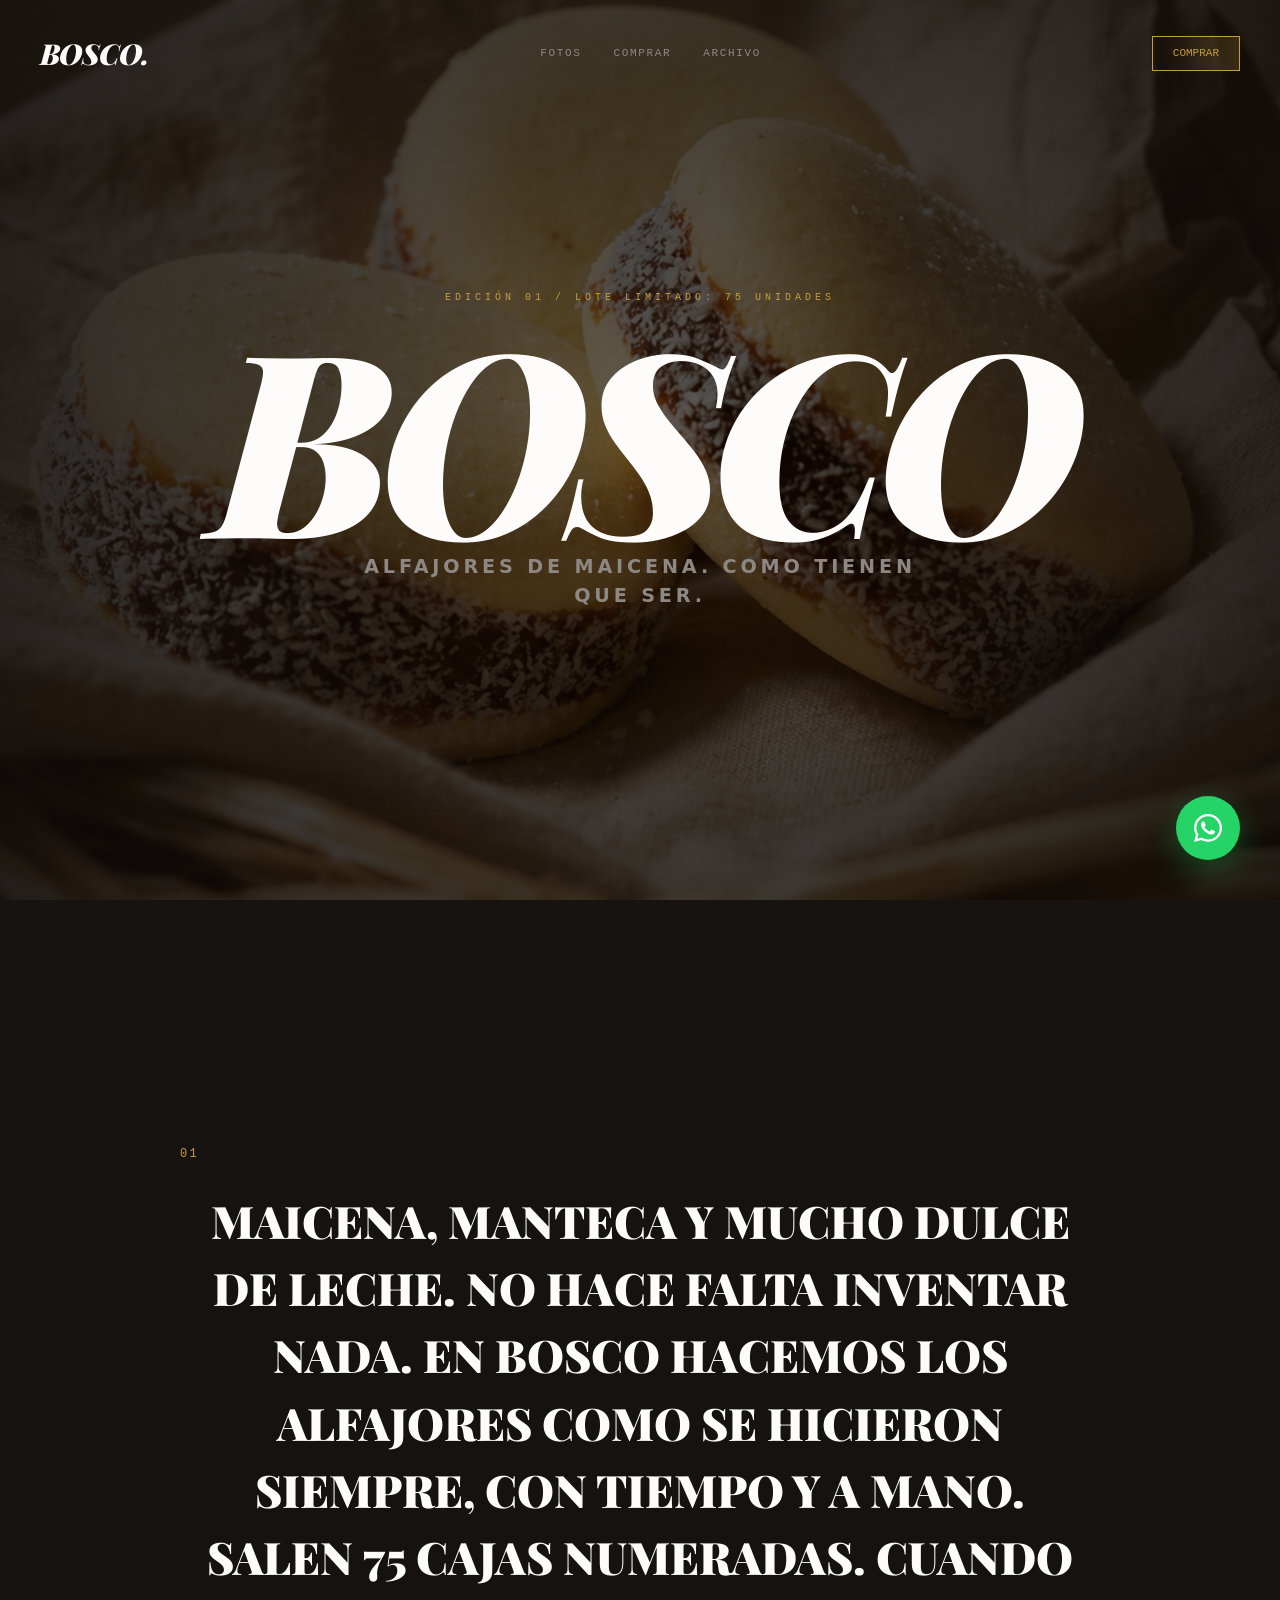
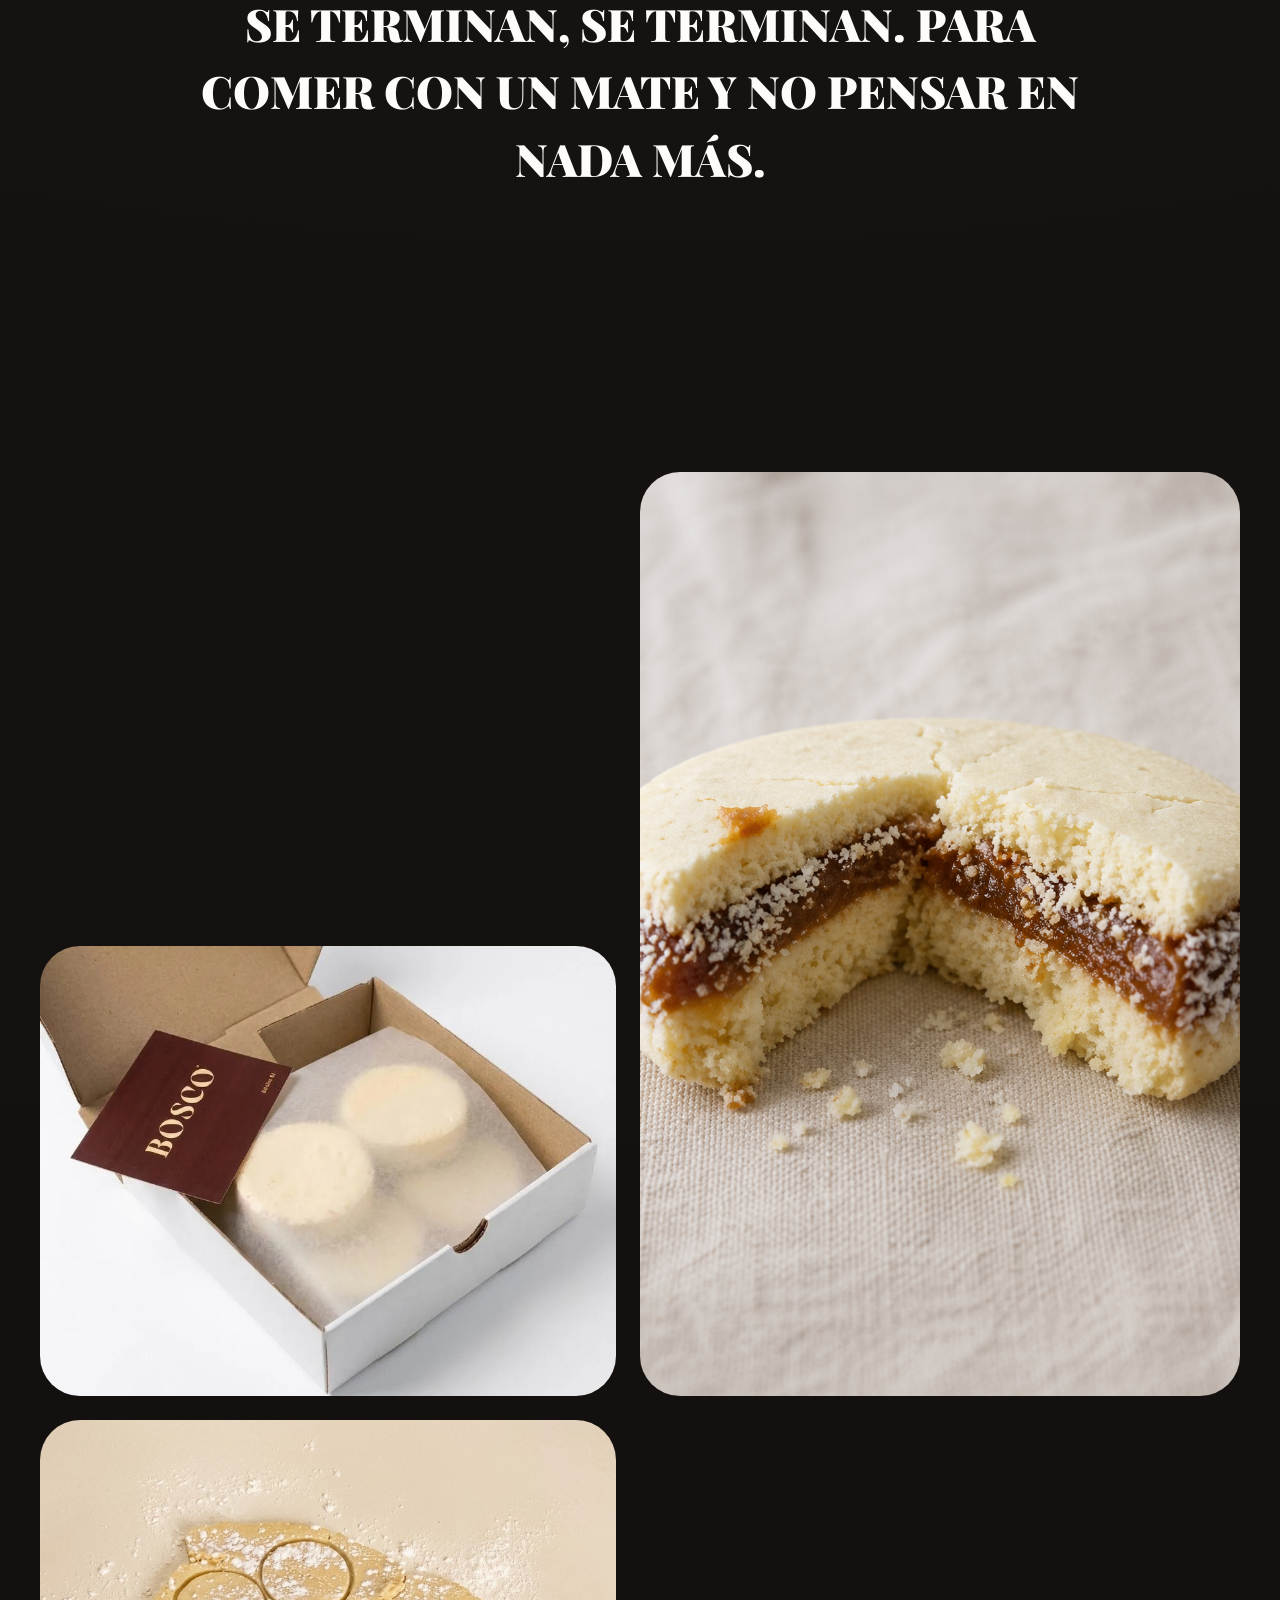
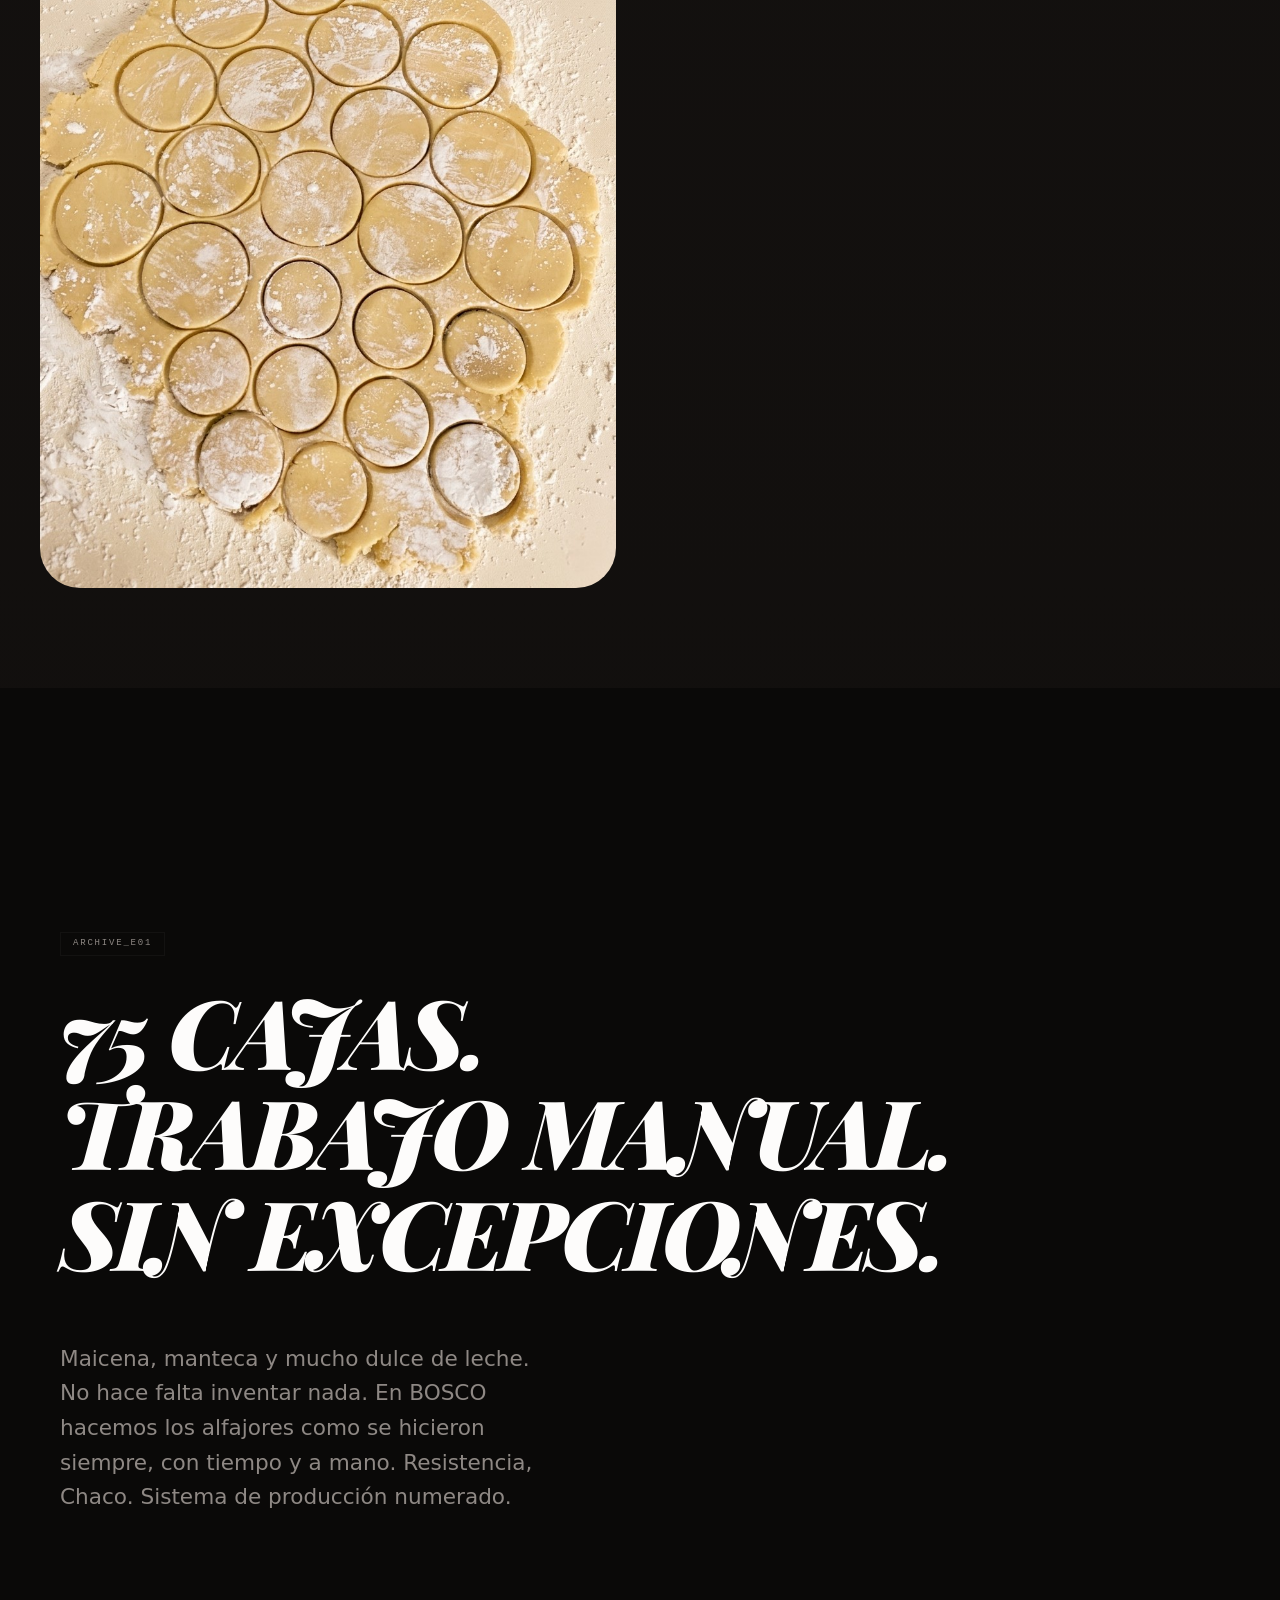
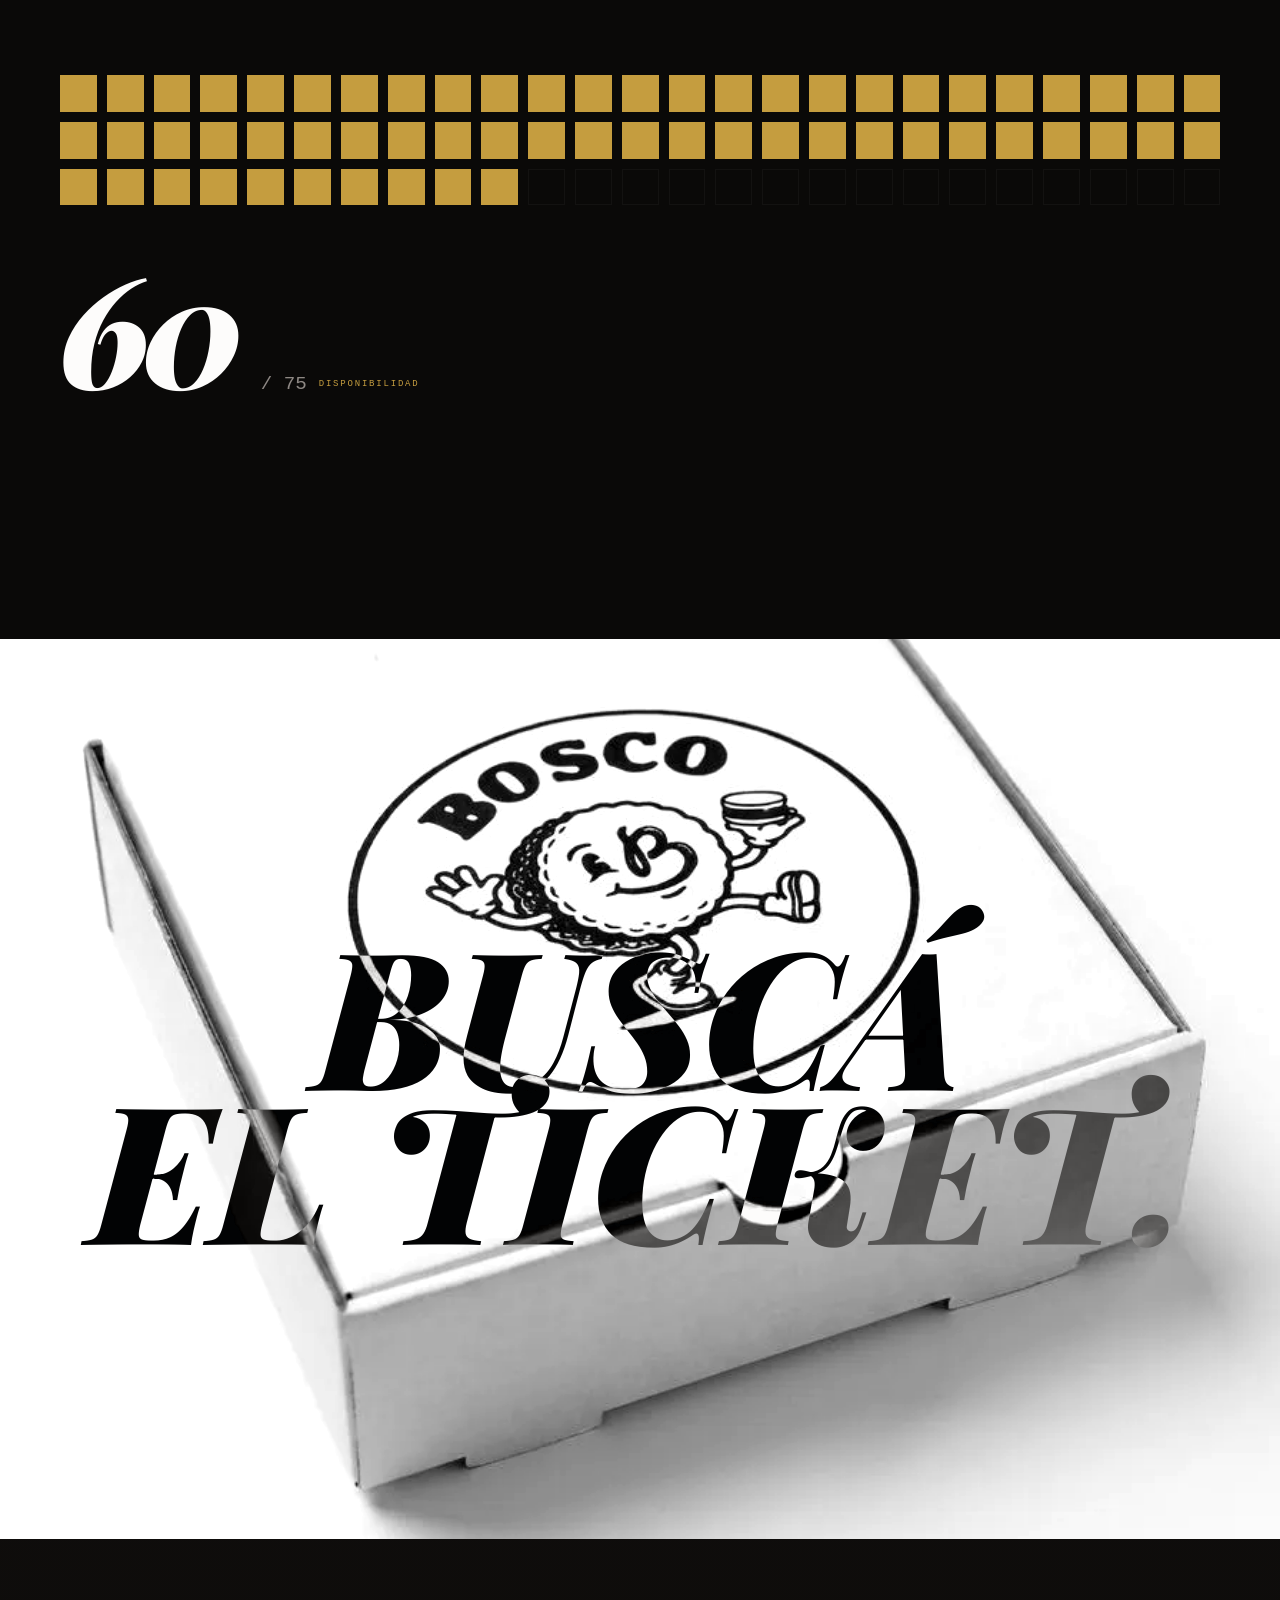
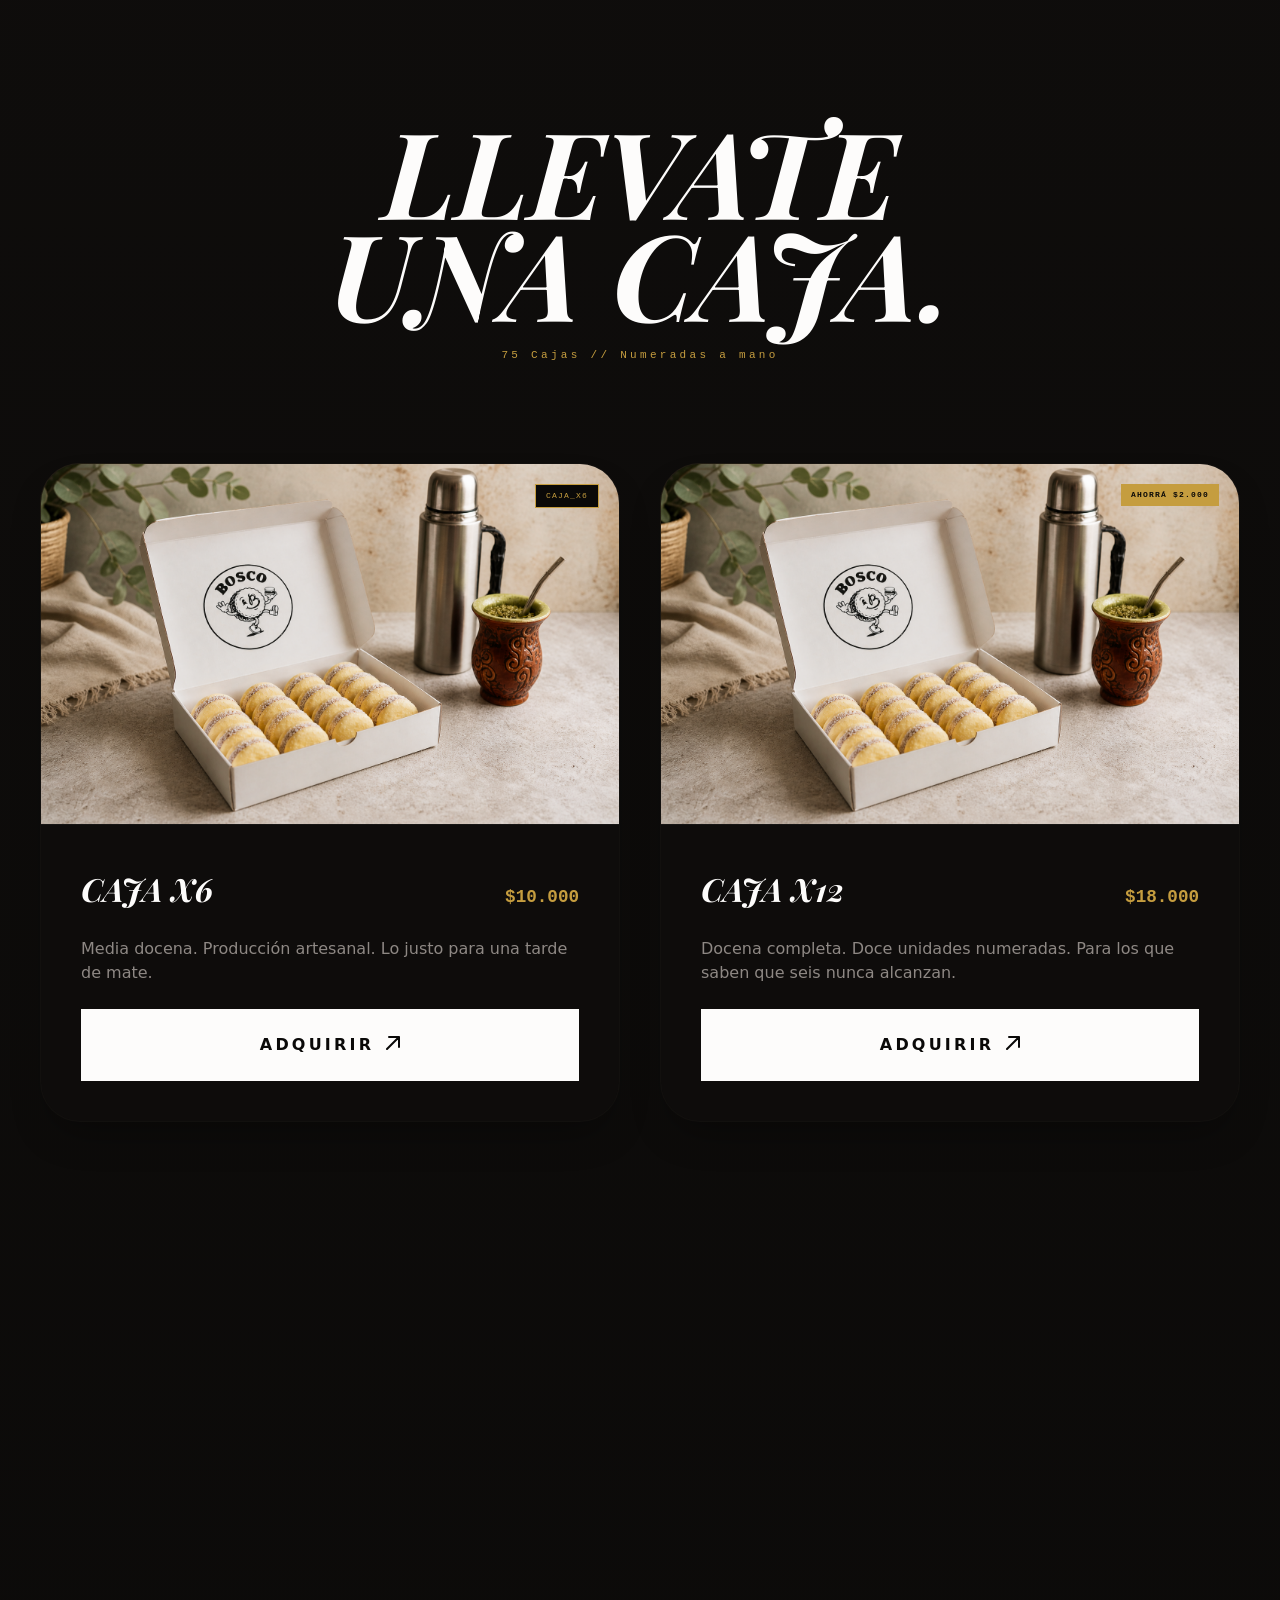
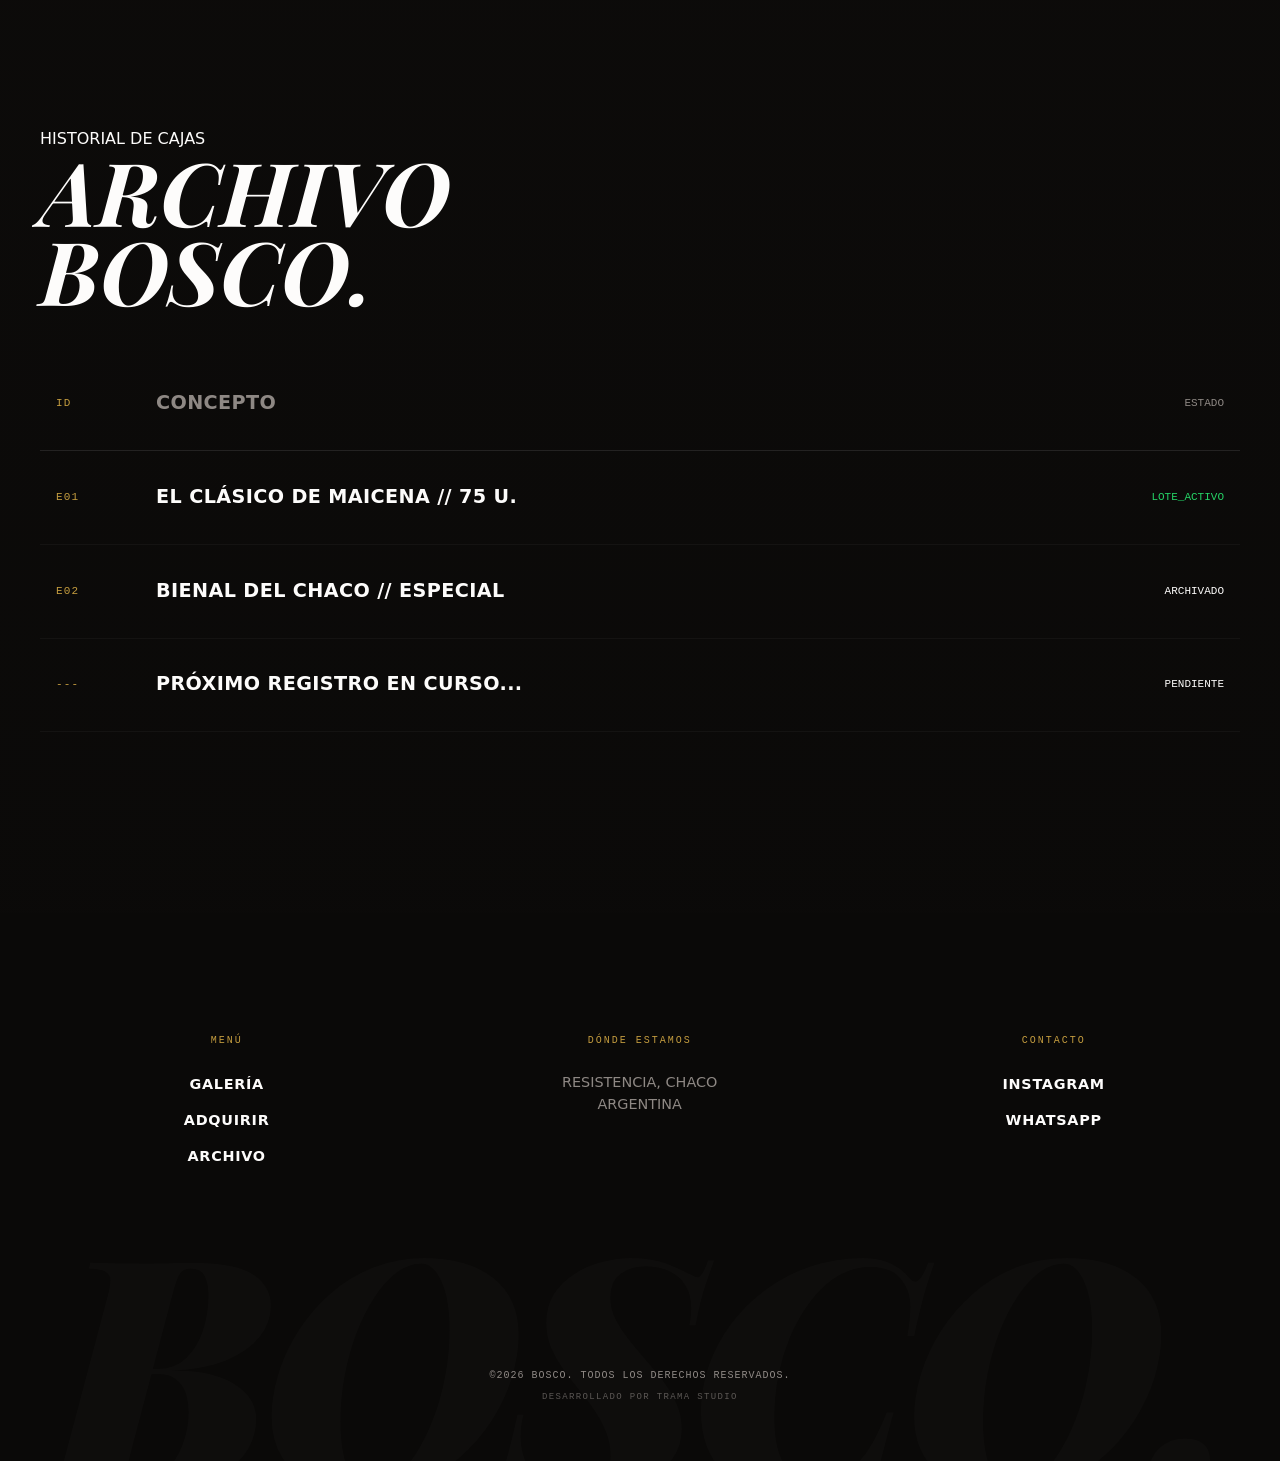
==== commit fa2cfa18: "feat: complete CRO suite and refined brand copywriting" ====
--- a/index.html
+++ b/index.html
@@ -87,7 +87,7 @@
       <div class="hero-header" data-enter>
         <span class="hero-edition">Edición 01</span>
         <span class="hero-slash">/</span>
-        <span class="hero-location">Resistencia, Chaco</span>
+        <span class="hero-location">LOTE LIMITADO: 75 UNIDADES</span>
       </div>
       <h1 class="hero-title" data-enter>BOSCO</h1>
       <p class="hero-sub" data-enter>ALFAJORES DE MAICENA. COMO TIENEN QUE SER.</p>
@@ -197,7 +197,7 @@
                   <h3 class="pc-title">CAJA X6</h3>
                   <span class="pc-price">$10.000</span>
                 </div>
-                <p class="pc-description">Seis alfajores. Ideales para la merienda de hoy.</p>
+                <p class="pc-description">Media docena. Producción artesanal. Lo justo para una tarde de mate.</p>
                 <a href="https://wa.me/5493624696824?text=Hola%20Lautaro%2C%20quiero%20encargar%20una%20caja%20de%20BOSCO%20x6."
                   class="pc-btn" target="_blank" rel="noopener">
                   <span>ADQUIRIR</span>
@@ -216,14 +216,14 @@
             <div class="pc-inner">
               <div class="pc-img">
                 <img src="assets/BOSCO1.png" alt="Caja BOSCO x12 unidades" />
-                <div class="pc-badge">CAJA_X12</div>
+                <div class="pc-badge highlight">AHORRÁ $2.000</div>
               </div>
               <div class="pc-content">
                 <div class="pc-top">
                   <h3 class="pc-title">CAJA X12</h3>
                   <span class="pc-price">$18.000</span>
                 </div>
-                <p class="pc-description">Doce alfajores. Para compartir o para que te duren un poco más.</p>
+                <p class="pc-description">Docena completa. Doce unidades numeradas. Para los que saben que seis nunca alcanzan.</p>
                 <a href="https://wa.me/5493624696824?text=Hola%20Lautaro%2C%20quiero%20encargar%20una%20caja%20de%20BOSCO%20x12."
                   class="pc-btn" target="_blank" rel="noopener">
                   <span>ADQUIRIR</span>
@@ -238,6 +238,22 @@
             </div>
           </div>
         </div>
+
+        <!-- Trust Bar / Logística -->
+        <div class="trust-bar" data-enter>
+          <div class="trust-item">
+            <span class="trust-label">ENVÍOS</span>
+            <span class="trust-val">A DOMICILIO / TODO EL PAÍS</span>
+          </div>
+          <div class="trust-item">
+            <span class="trust-label">PAGOS</span>
+            <span class="trust-val">TRANSF. / MERCADO PAGO</span>
+          </div>
+          <div class="trust-item">
+            <span class="trust-label">PICK UP</span>
+            <span class="trust-val">RESISTENCIA, CHACO</span>
+          </div>
+        </div>
       </div>
     </section>
 
--- a/style.css
+++ b/style.css
@@ -4,21 +4,23 @@
    TOKENS & BASE
    ════════════════════════════════════════════════ */
 :root {
-  --bg: #0C0A09;
-  --bg-soft: #14110F;
-  --cream: #F8F5F2;
+  --bg: #0A0908;
+  --bg-soft: #12100E;
+  --cream: #FDFCFB;
   --accent: #C59D3F;
-  /* Slightly more muted/elegant gold */
-  --accent-muted: rgba(197, 157, 63, 0.15);
+  --accent-muted: rgba(197, 157, 63, 0.12);
   --muted: #8E8884;
-  --line: rgba(255, 255, 255, 0.05);
+  --line: rgba(255, 255, 255, 0.04);
   --wa: #25D366;
   --f-display: "Playfair Display", serif;
-  --f-sans: "Barlow Condensed", sans-serif;
-  --f-data: "Space Mono", monospace;
+  --f-sans: "Geist", system-ui, -apple-system, sans-serif;
+  --f-data: "Geist Mono", monospace;
   --ease: cubic-bezier(0.16, 1, 0.3, 1);
-  --glass-border: rgba(255, 255, 255, 0.08);
-  --glass-inner: rgba(255, 255, 255, 0.03);
+  --glass-border: rgba(255, 255, 255, 0.06);
+  --glass-inner: rgba(255, 255, 255, 0.02);
+  --radius-lg: 2.5rem;
+  --radius-md: 1.5rem;
+  --radius-sm: 0.75rem;
 }
 
 * {
@@ -433,7 +435,8 @@
 
 @media (max-width: 900px) {
   .declaracion {
-    padding: 100px 24px;
+    padding: 60px 24px;
+    min-height: auto;
   }
 }
 
@@ -461,13 +464,12 @@
    MASTER SPREAD MANIFESTO
    ════════════════════════════════════════════════ */
 .manifesto-master {
-  padding: 160px 60px;
+  padding: 240px 60px; /* Increased padding for Art Gallery Mode */
   background: var(--bg);
-  border-top: 1px solid var(--line);
 }
 
 .master-container {
-  max-width: 1440px;
+  max-width: 1400px;
   margin: 0 auto;
 }
 
@@ -487,11 +489,11 @@
 @media (max-width: 900px) {
   .master-grid {
     grid-template-columns: 1fr;
-    gap: 80px;
+    gap: 60px;
   }
 
   .manifesto-master {
-    padding: 80px 24px;
+    padding: 60px 24px;
   }
 }
 
@@ -771,9 +773,9 @@
 
 .look-grid {
   display: grid;
-  grid-template-columns: repeat(12, 1fr);
-  grid-auto-rows: minmax(300px, auto);
-  gap: 32px;
+  grid-template-columns: 2fr 1fr 1fr;
+  grid-template-rows: repeat(2, 450px);
+  gap: 24px;
 }
 
 .look-item {
@@ -800,29 +802,38 @@
 }
 
 .item-main {
-  grid-column: span 7;
+  grid-column: span 2;
   grid-row: span 2;
+  border-radius: var(--radius-lg);
 }
 
 .item-side-1 {
-  grid-column: span 5;
+  grid-column: span 1;
   grid-row: span 1;
 }
 
 .item-side-2 {
-  grid-column: span 5;
-  grid-row: span 1;
+  grid-column: span 1;
+  grid-row: 2;
 }
 
 @media (max-width: 900px) {
+  .lookbook-bento {
+    padding: 40px 20px;
+  }
+
   .look-grid {
     grid-template-columns: 1fr;
+    grid-template-rows: auto;
+    gap: 16px;
   }
 
   .item-main,
   .item-side-1,
   .item-side-2 {
     grid-column: span 1;
+    grid-row: auto;
+    height: 350px;
   }
 }
 
@@ -832,7 +843,7 @@
 .fullbleed {
   position: relative;
   width: 100%;
-  height: 100vh;
+  height: 100dvh;
   min-height: 600px;
   overflow: hidden;
   display: flex;
@@ -921,18 +932,20 @@
 }
 
 .producto-card {
-  background: rgba(255, 255, 255, 0.03);
-  border-radius: 2.5rem;
+  background: #11100F;
+  border-radius: var(--radius-lg);
   padding: 1px;
-  background: radial-gradient(400px circle at var(--mouse-x, 0px) var(--mouse-y, 0px),
-      rgba(255, 255, 255, 0.15),
-      transparent 40%), rgba(255, 255, 255, 0.05);
-  transition: transform 0.8s var(--ease);
+  background: radial-gradient(600px circle at var(--mouse-x, 0px) var(--mouse-y, 0px),
+      rgba(197, 157, 63, 0.1),
+      transparent 40%), var(--bg-soft);
+  transition: transform 0.8s var(--ease), box-shadow 0.8s var(--ease);
   position: relative;
+  box-shadow: 0 20px 40px -15px rgba(0,0,0,0.4);
 }
 
 .producto-card:hover {
-  transform: translateY(-16px);
+  transform: translateY(-12px);
+  box-shadow: 0 40px 80px -20px rgba(0,0,0,0.6);
 }
 
 .pc-inner {
@@ -1425,4 +1438,72 @@
 
 @media (max-width: 900px) {
   .argumento-inner {}
+}
+
+/* ════════════════════════════════════════════════
+   CRO UPGRADES
+   ════════════════════════════════════════════════ */
+.pc-badge.highlight {
+  background: var(--accent) !important;
+  color: var(--bg) !important;
+  font-weight: 700;
+  border: none !important;
+}
+
+.trust-bar {
+  margin-top: 100px;
+  display: grid;
+  grid-template-columns: repeat(3, 1fr);
+  border-top: 1px solid var(--line);
+  border-bottom: 1px solid var(--line);
+  padding: 48px 0;
+  background: rgba(255, 255, 255, 0.01);
+}
+
+.trust-item {
+  display: flex;
+  flex-direction: column;
+  align-items: center;
+  gap: 12px;
+  text-align: center;
+  border-right: 1px solid var(--line);
+}
+
+.trust-item:last-child {
+  border-right: none;
+}
+
+.trust-label {
+  font-family: var(--f-data);
+  font-size: 10px;
+  letter-spacing: 0.2em;
+  color: var(--accent);
+  text-transform: uppercase;
+}
+
+.trust-val {
+  font-family: var(--f-sans);
+  font-size: 13px;
+  font-weight: 500;
+  color: var(--cream);
+  letter-spacing: 0.02em;
+}
+
+@media (max-width: 900px) {
+  .trust-bar {
+    grid-template-columns: 1fr;
+    gap: 0;
+    margin-top: 60px;
+    padding: 0;
+  }
+  
+  .trust-item {
+    border-right: none;
+    border-bottom: 1px solid var(--line);
+    padding: 32px 0;
+  }
+
+  .trust-item:last-child {
+    border-bottom: none;
+  }
 }
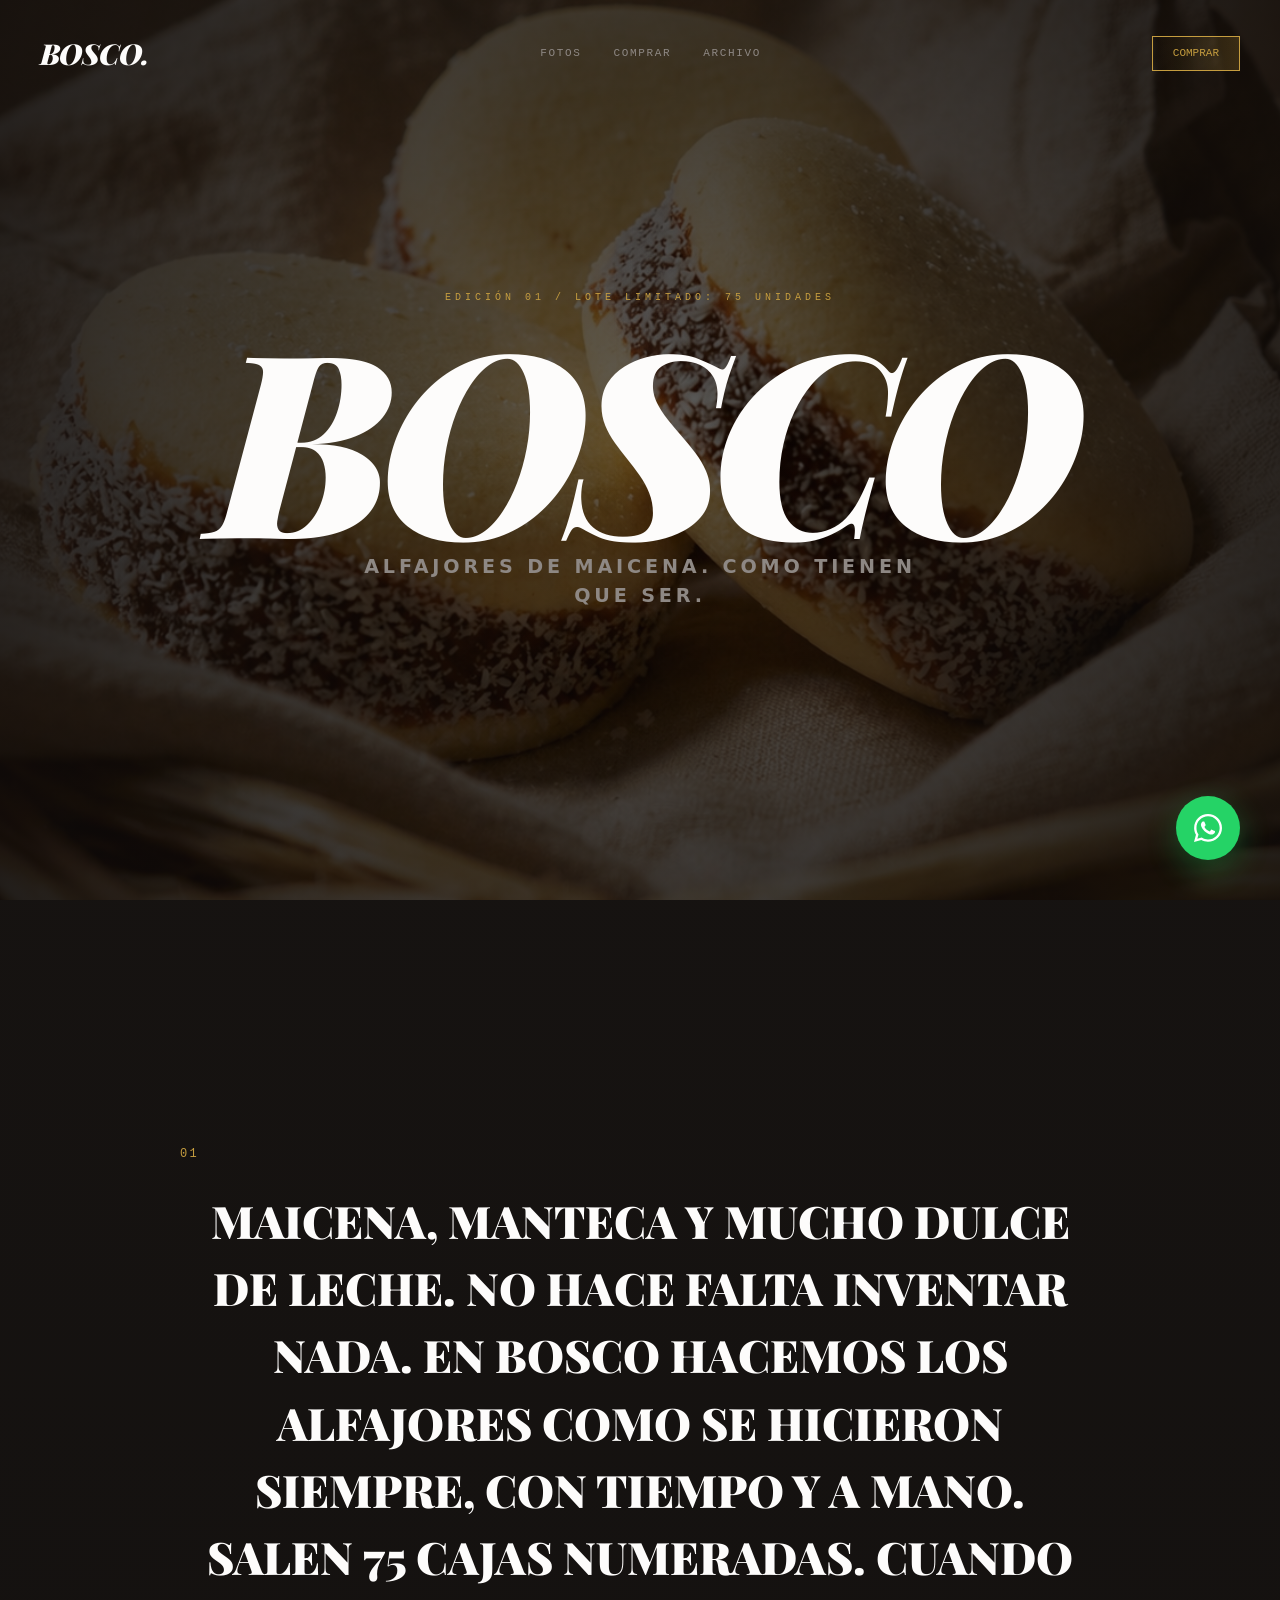
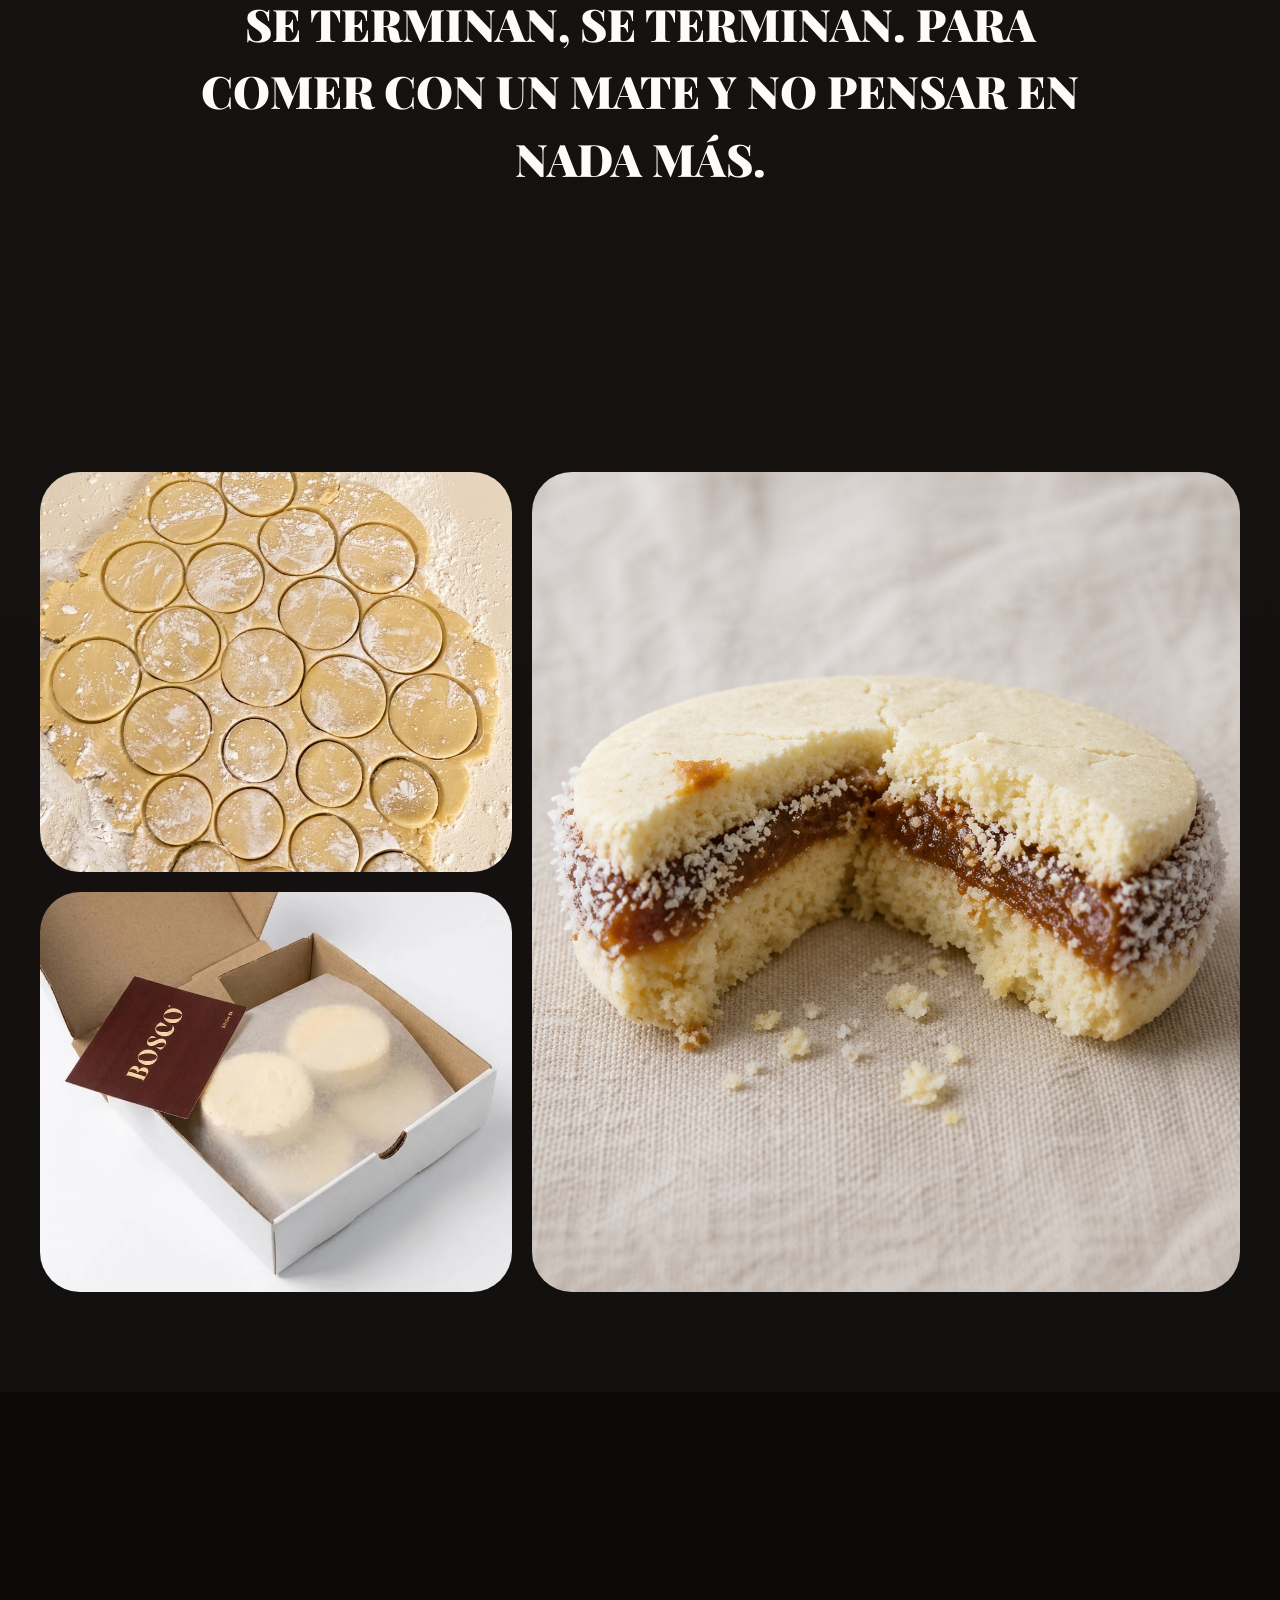
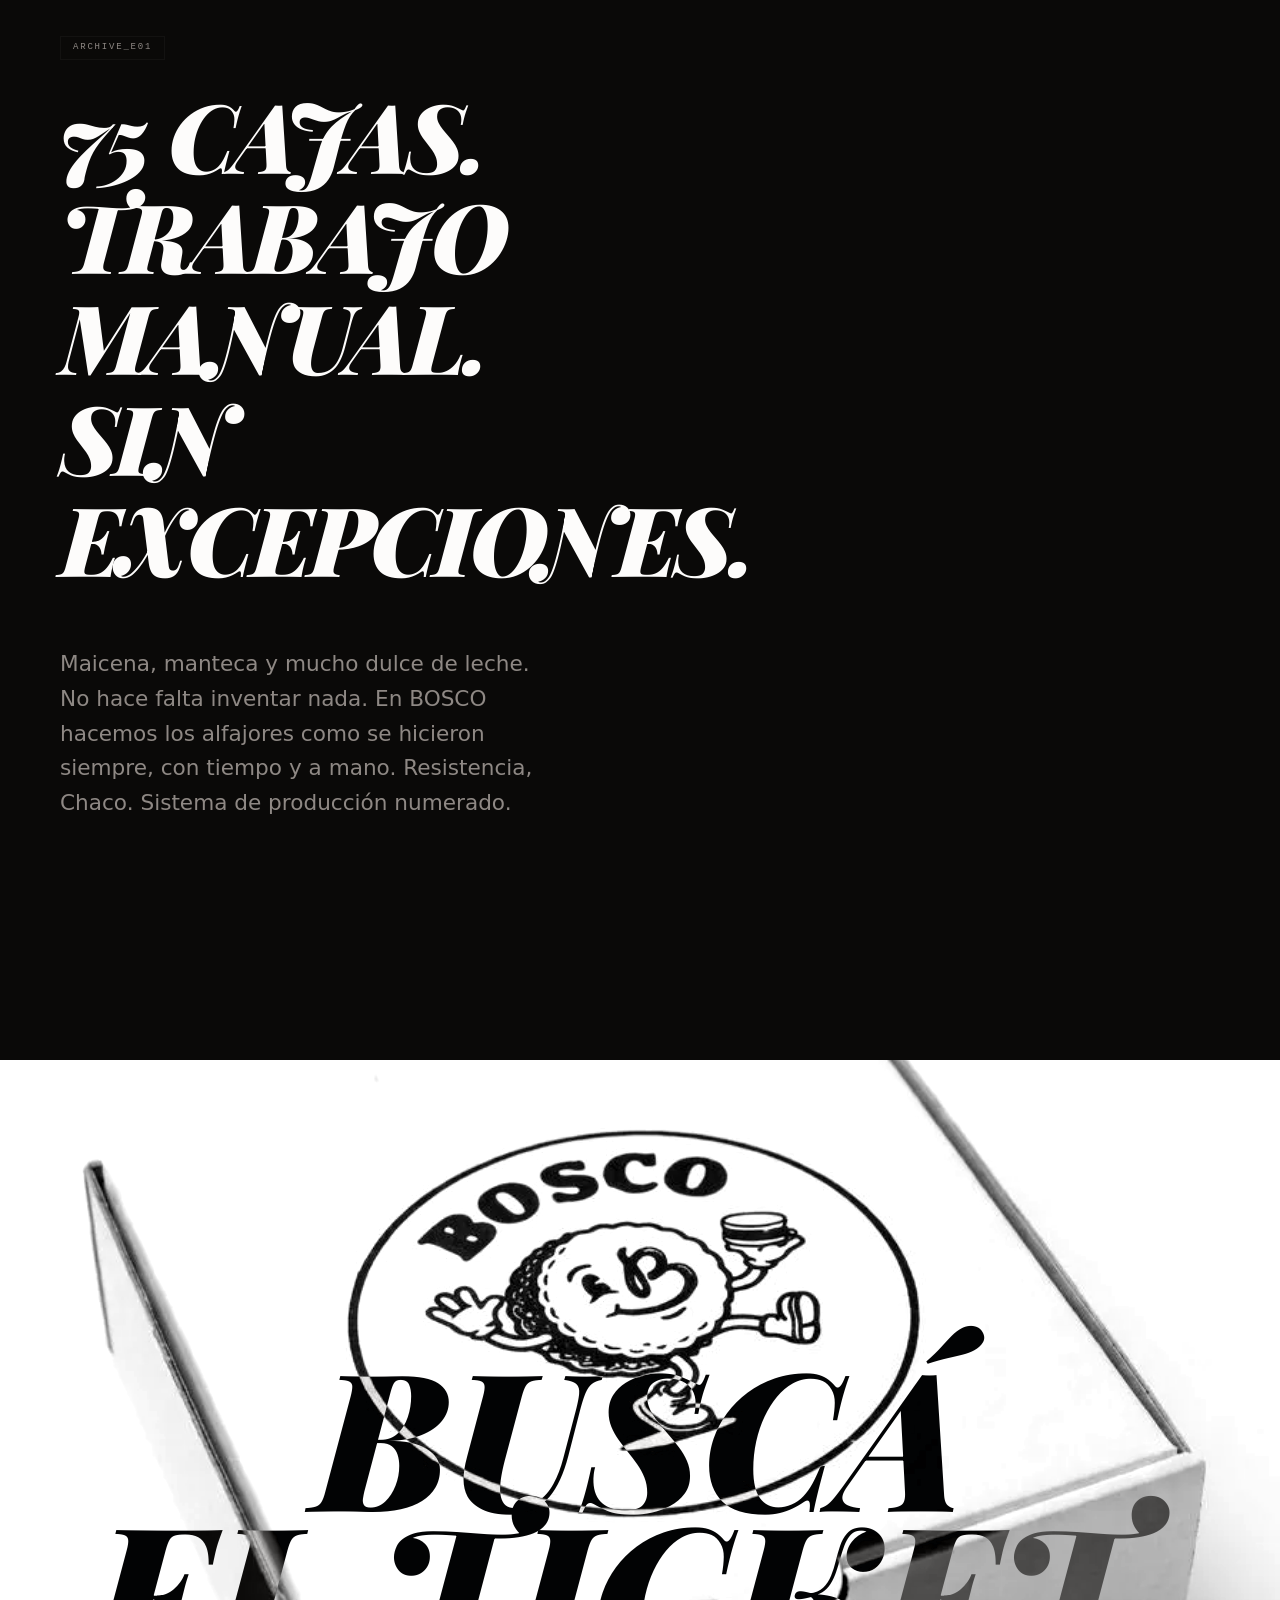
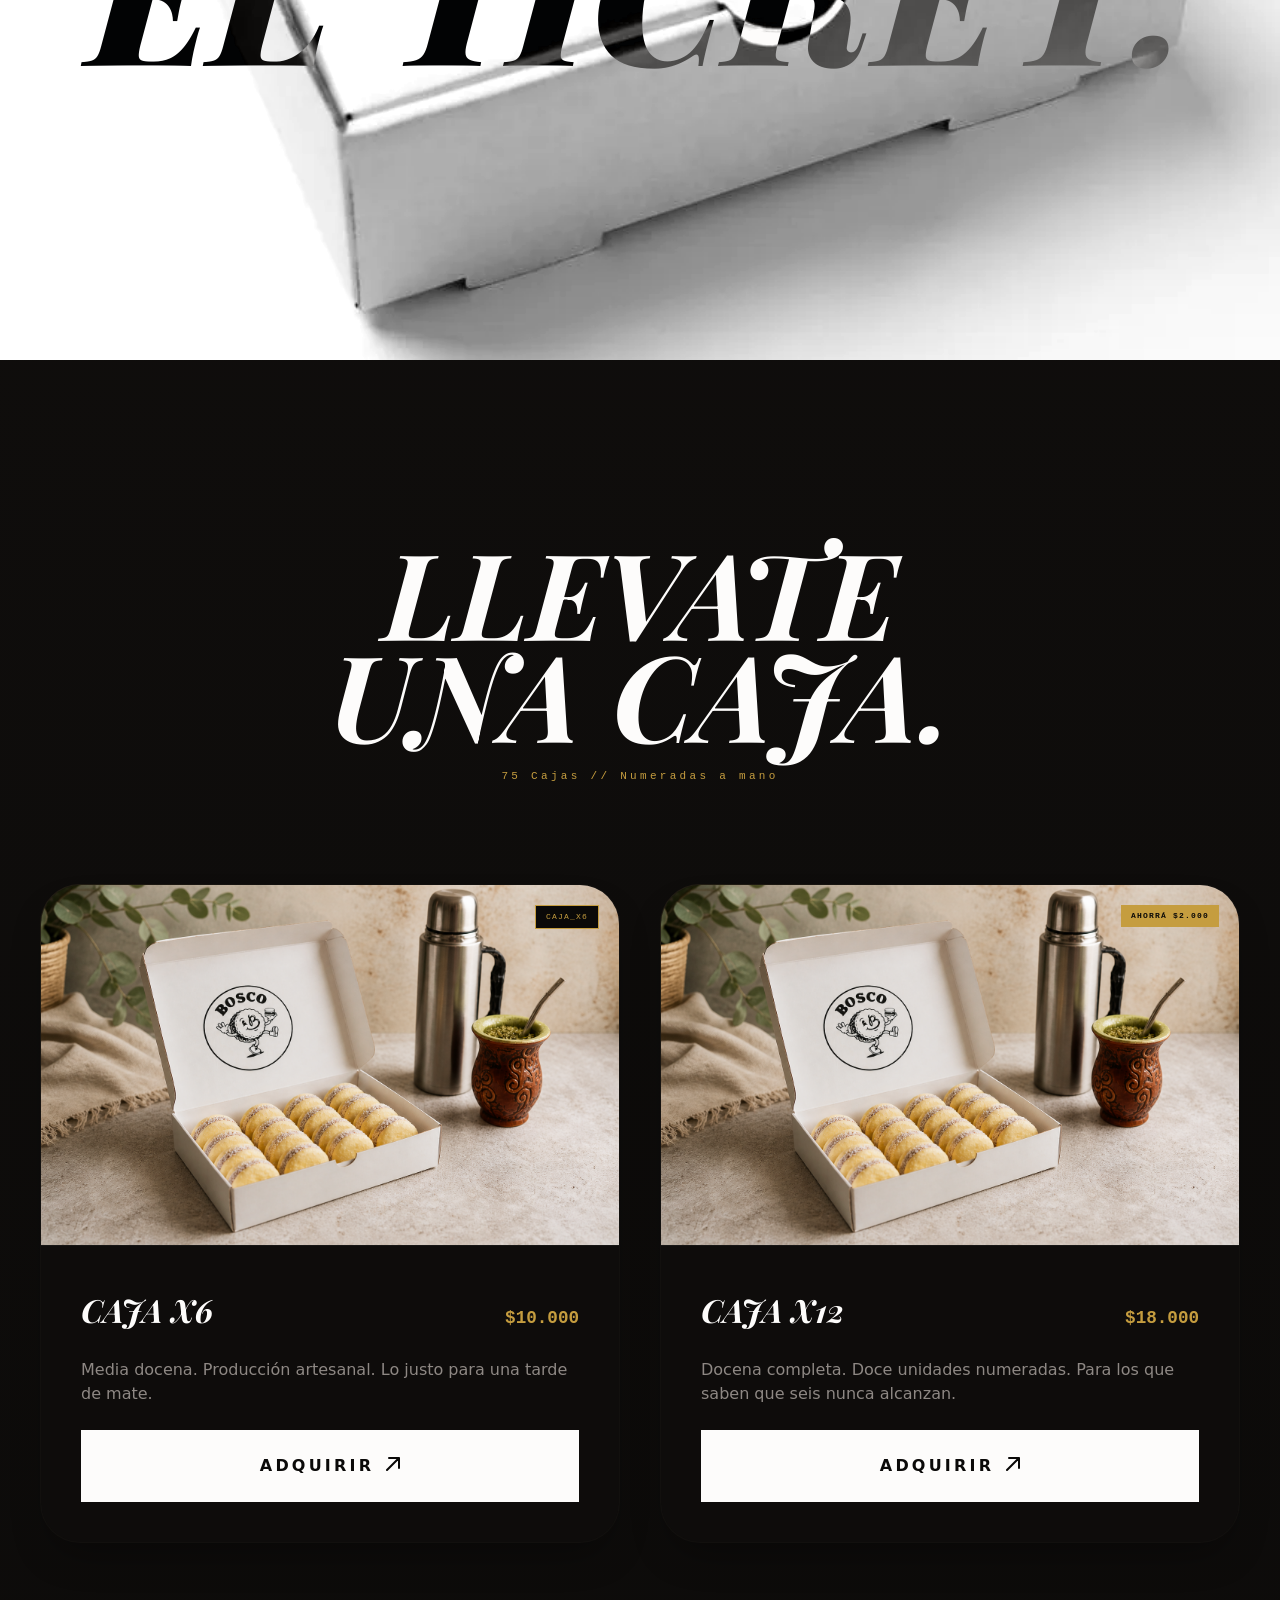
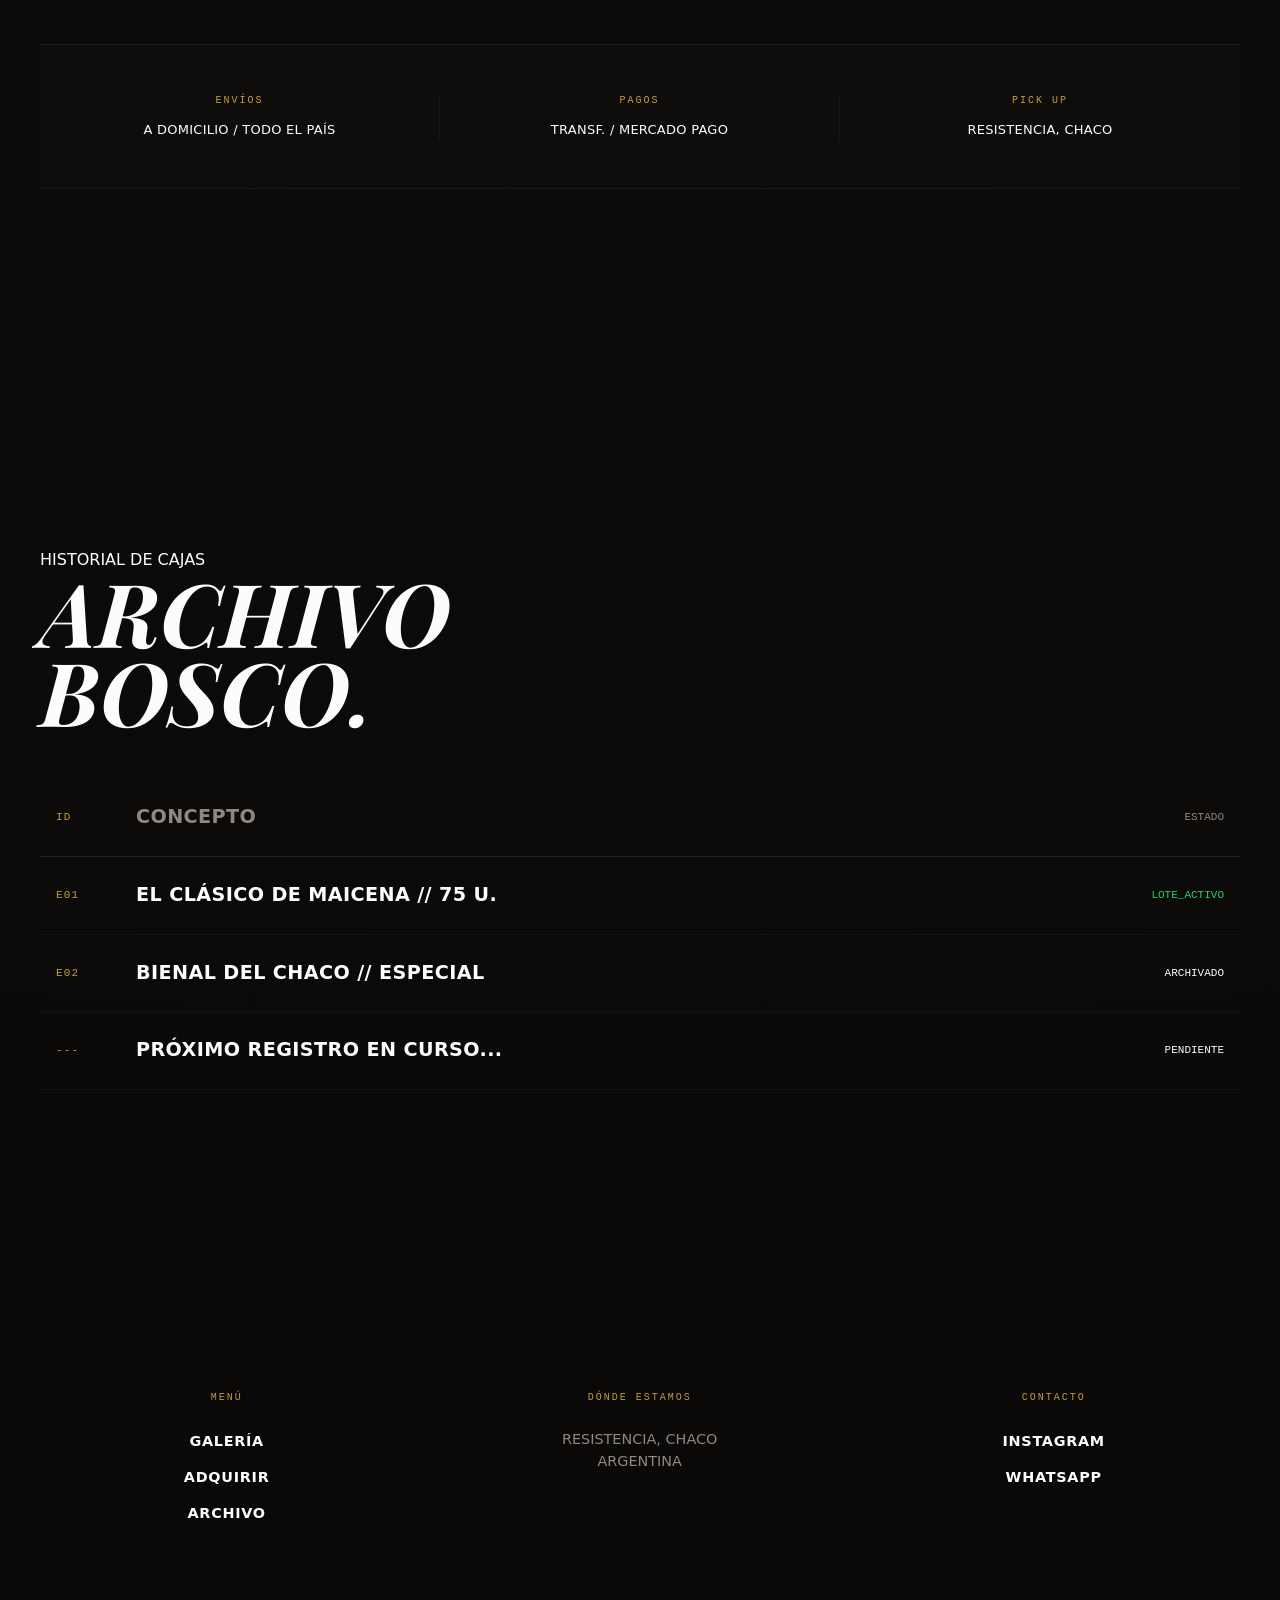
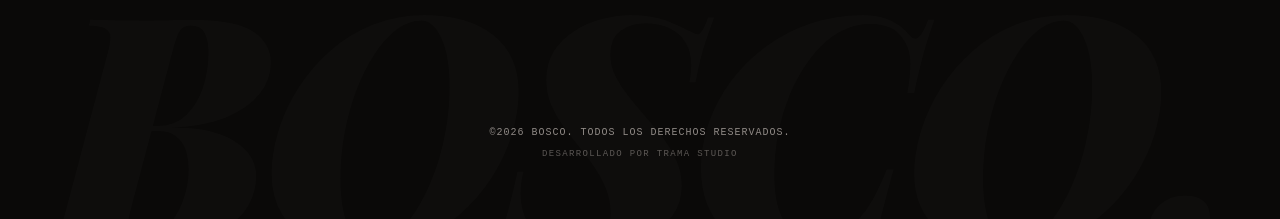
==== commit 777bcb68: "fix: reparar diseño de grilla de imágenes y actualizar gitignore" ====
--- a/index.html
+++ b/index.html
@@ -159,7 +159,7 @@
                 <div class="u"></div><div class="u"></div><div class="u"></div><div class="u"></div><div class="u"></div>
               </div>
               <div class="stock-main-display">
-                <span class="stock-val cont-num" data-count="60">0</span>
+                <span class="stock-val cont-num" data-count="58">0</span>
                 <div class="stock-sub">
                   <span class="stock-total">/ 75</span>
                   <span class="stock-text">DISPONIBILIDAD</span>
--- a/style.css
+++ b/style.css
@@ -474,26 +474,20 @@
 }
 
 .master-grid {
-  display: flex;
-  flex-direction: column;
-  gap: 120px;
-}
-
-@media (max-width: 1200px) {
-  .master-grid {
-    grid-template-columns: 1fr 1fr;
-    gap: 60px;
-  }
-}
-
-@media (max-width: 900px) {
+  display: grid;
+  grid-template-columns: 1.2fr 1fr;
+  gap: 80px;
+  align-items: start;
+}
+
+@media (max-width: 1100px) {
   .master-grid {
     grid-template-columns: 1fr;
     gap: 60px;
   }
 
   .manifesto-master {
-    padding: 60px 24px;
+    padding: 80px 24px;
   }
 }
 
@@ -637,8 +631,8 @@
 
 .unit-grid-master {
   display: grid;
-  grid-template-columns: repeat(25, 1fr);
-  gap: 10px;
+  grid-template-columns: repeat(15, 1fr);
+  gap: 8px;
 }
 
 .u {
@@ -773,9 +767,9 @@
 
 .look-grid {
   display: grid;
-  grid-template-columns: 2fr 1fr 1fr;
-  grid-template-rows: repeat(2, 450px);
-  gap: 24px;
+  grid-template-columns: 1fr 1.5fr;
+  grid-template-rows: repeat(2, 400px);
+  gap: 20px;
 }
 
 .look-item {
@@ -802,18 +796,18 @@
 }
 
 .item-main {
-  grid-column: span 2;
-  grid-row: span 2;
+  grid-column: 2;
+  grid-row: 1 / span 2;
   border-radius: var(--radius-lg);
 }
 
 .item-side-1 {
-  grid-column: span 1;
-  grid-row: span 1;
+  grid-column: 1;
+  grid-row: 1;
 }
 
 .item-side-2 {
-  grid-column: span 1;
+  grid-column: 1;
   grid-row: 2;
 }
 
@@ -1114,8 +1108,8 @@
 
 .archivo-row {
   display: grid;
-  grid-template-columns: 100px 1fr 180px;
-  padding: 32px 16px;
+  grid-template-columns: 80px 1fr 140px;
+  padding: 24px 16px;
   border-bottom: 1px solid var(--line);
   align-items: center;
   transition: all 0.4s var(--ease);
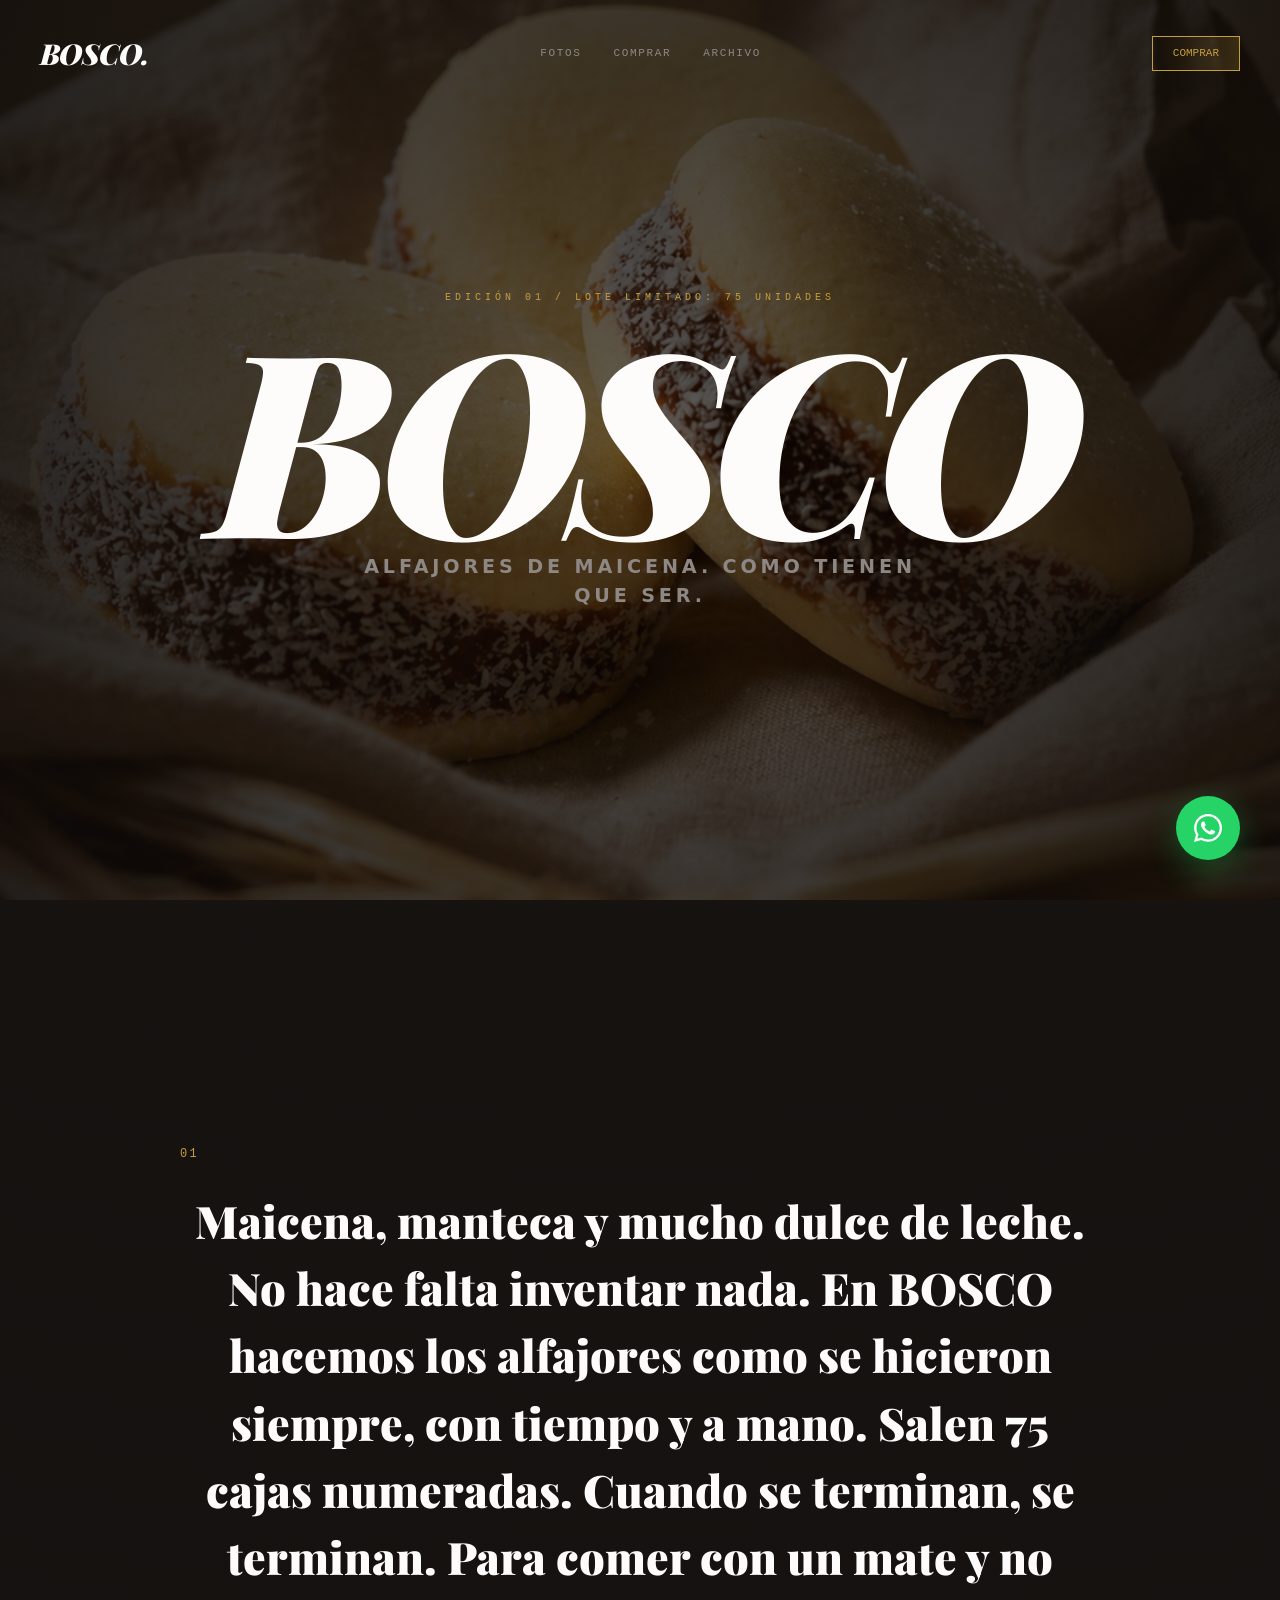
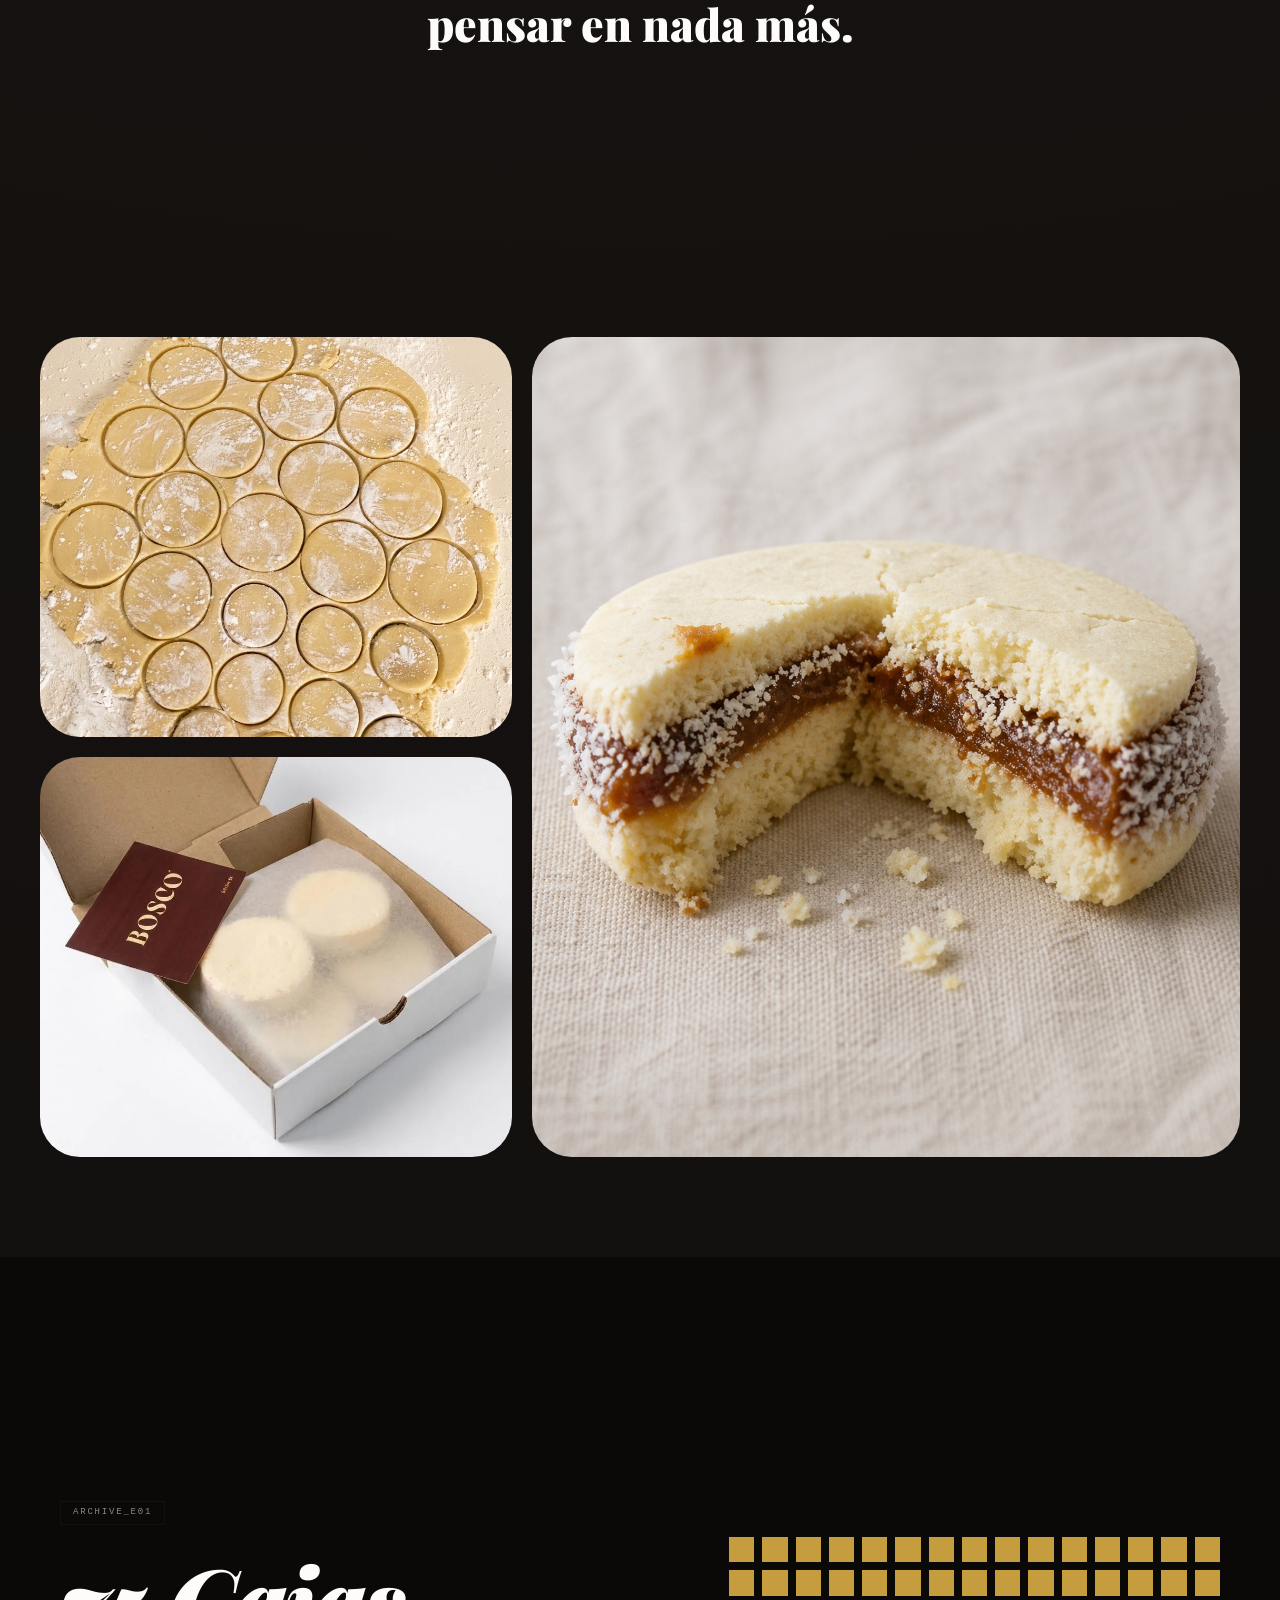
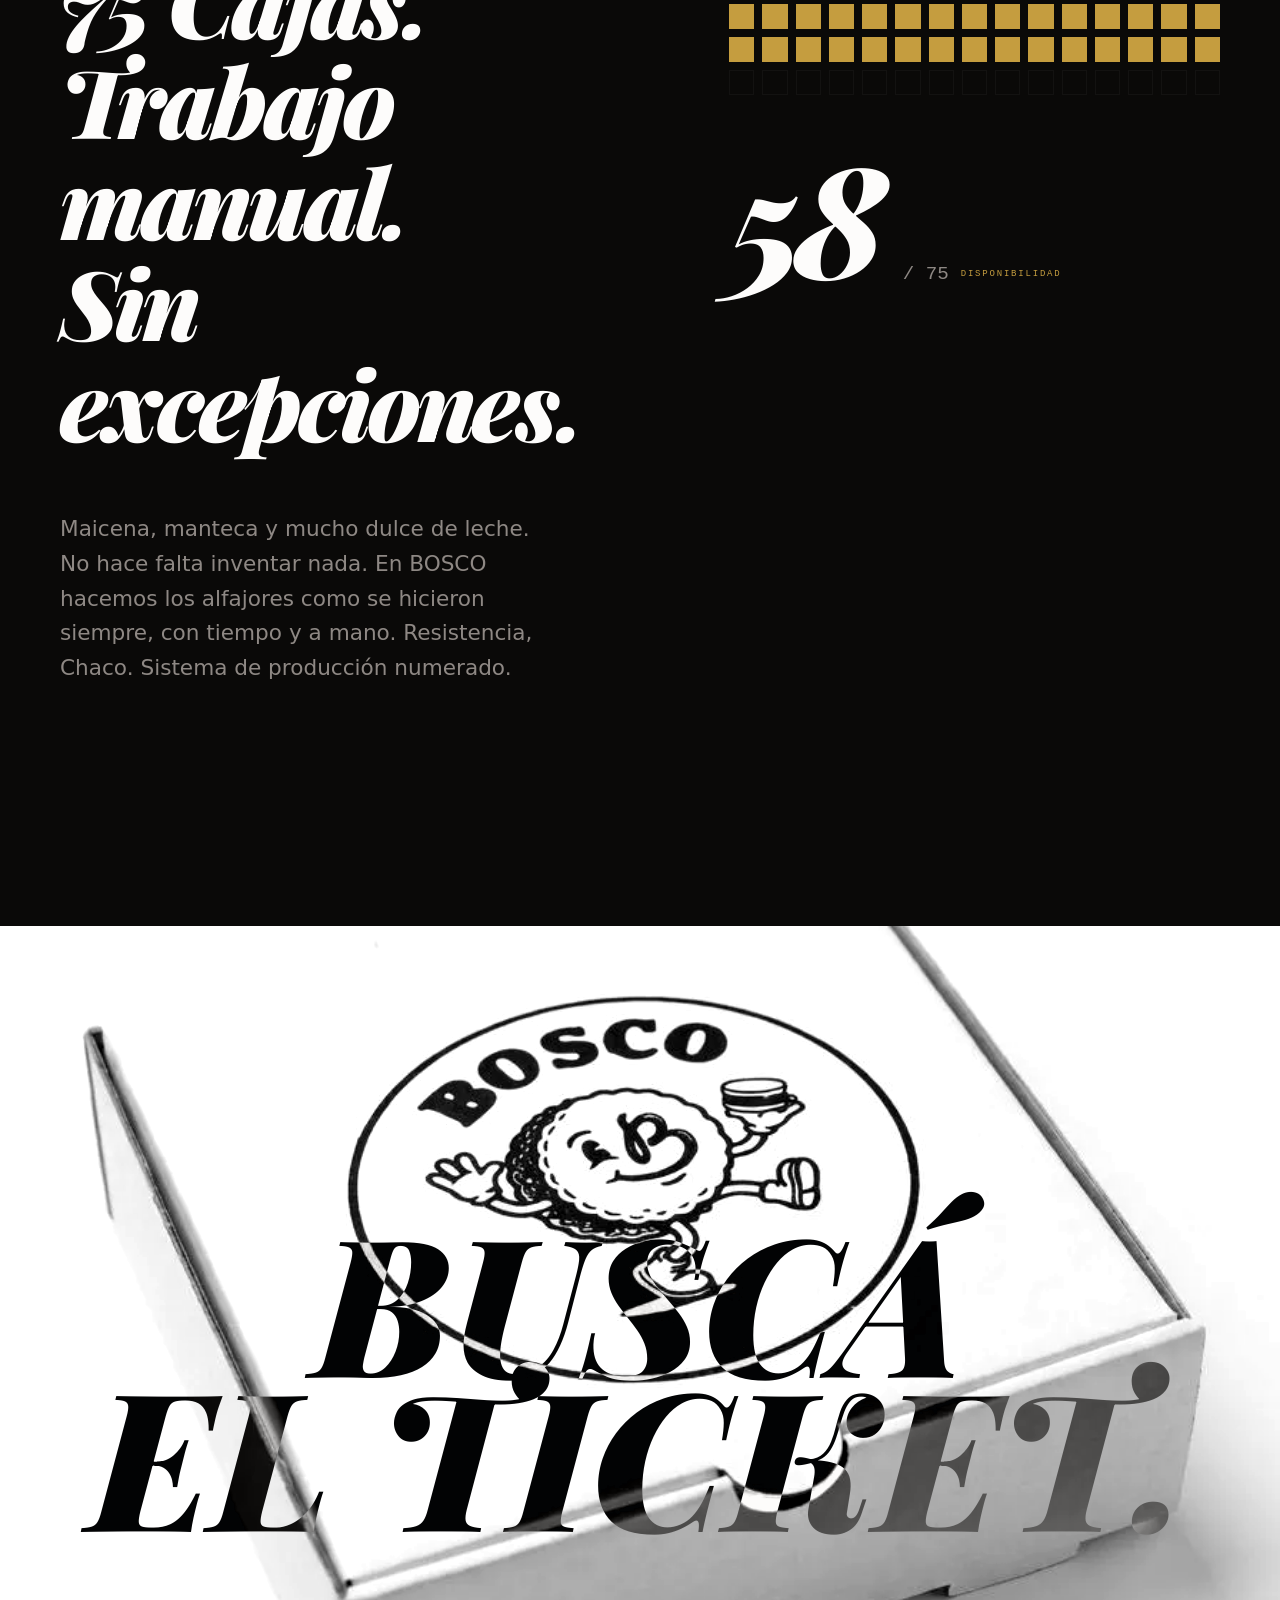
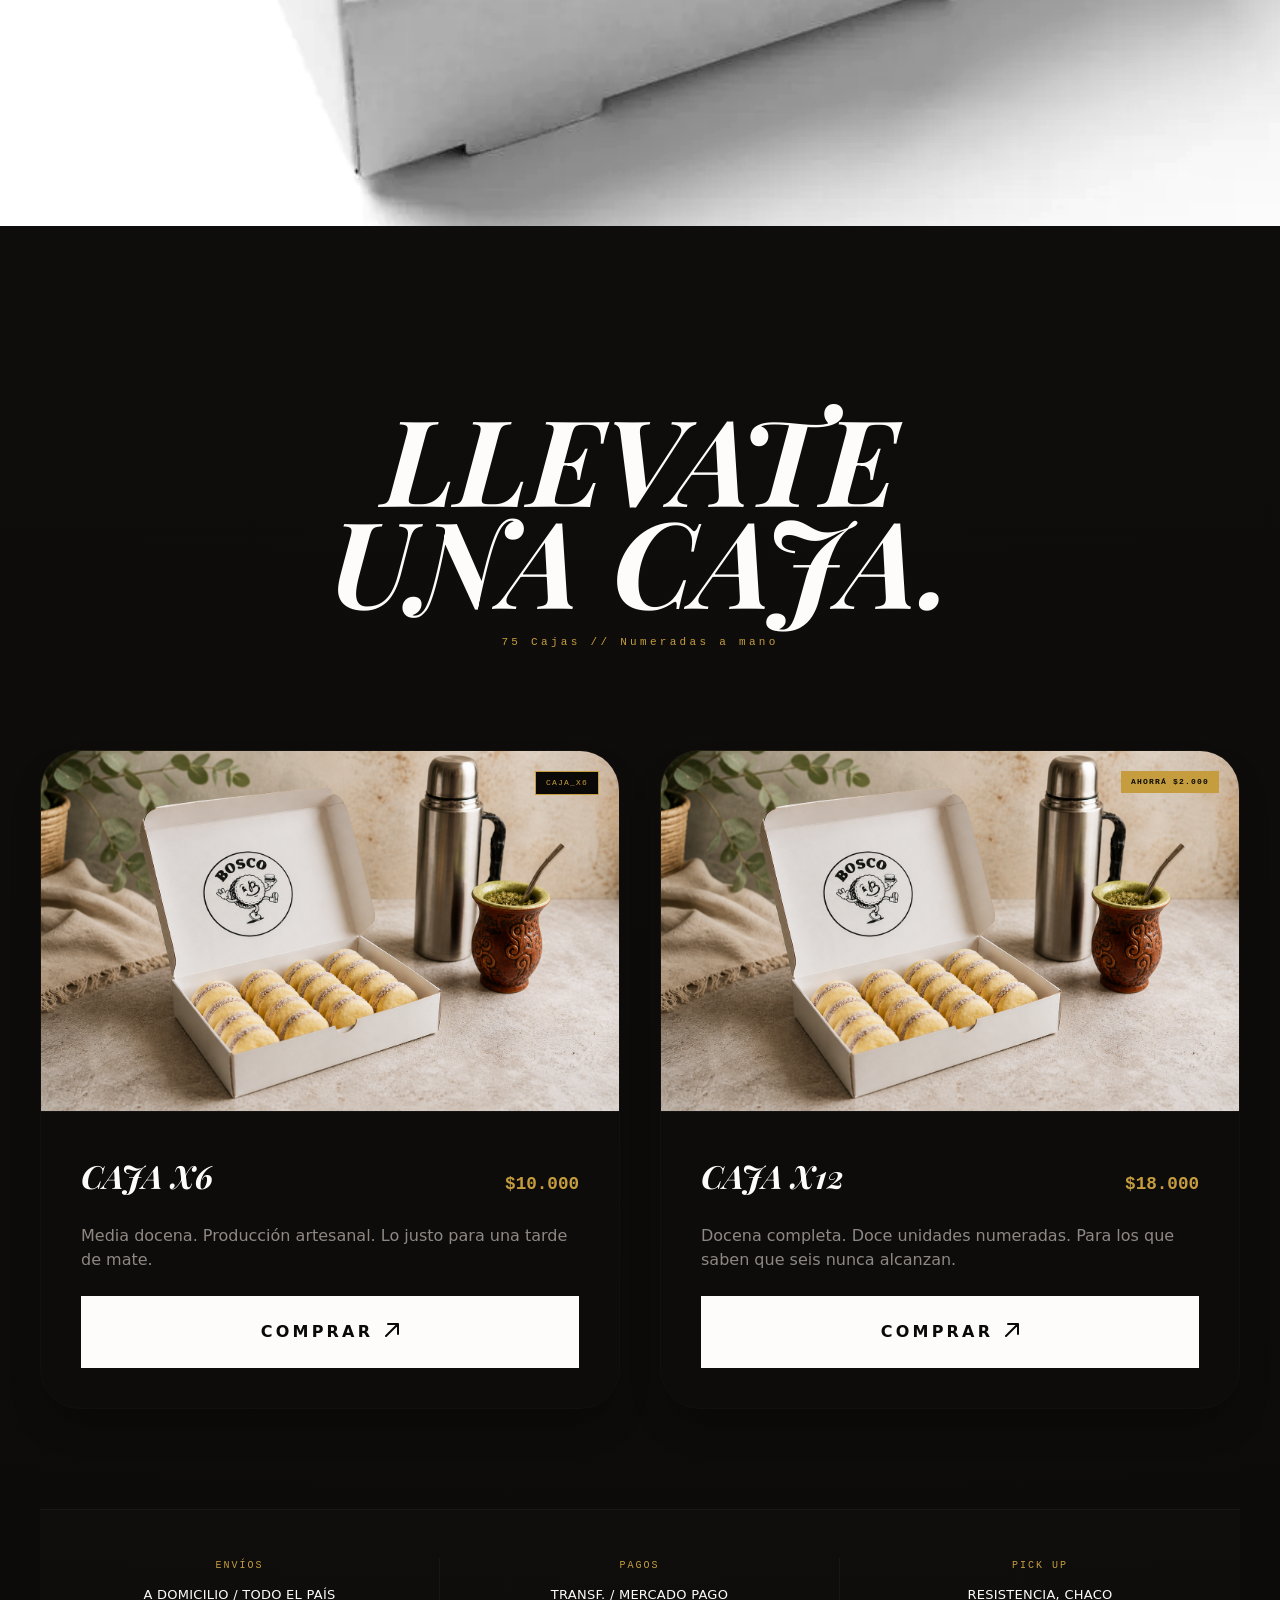
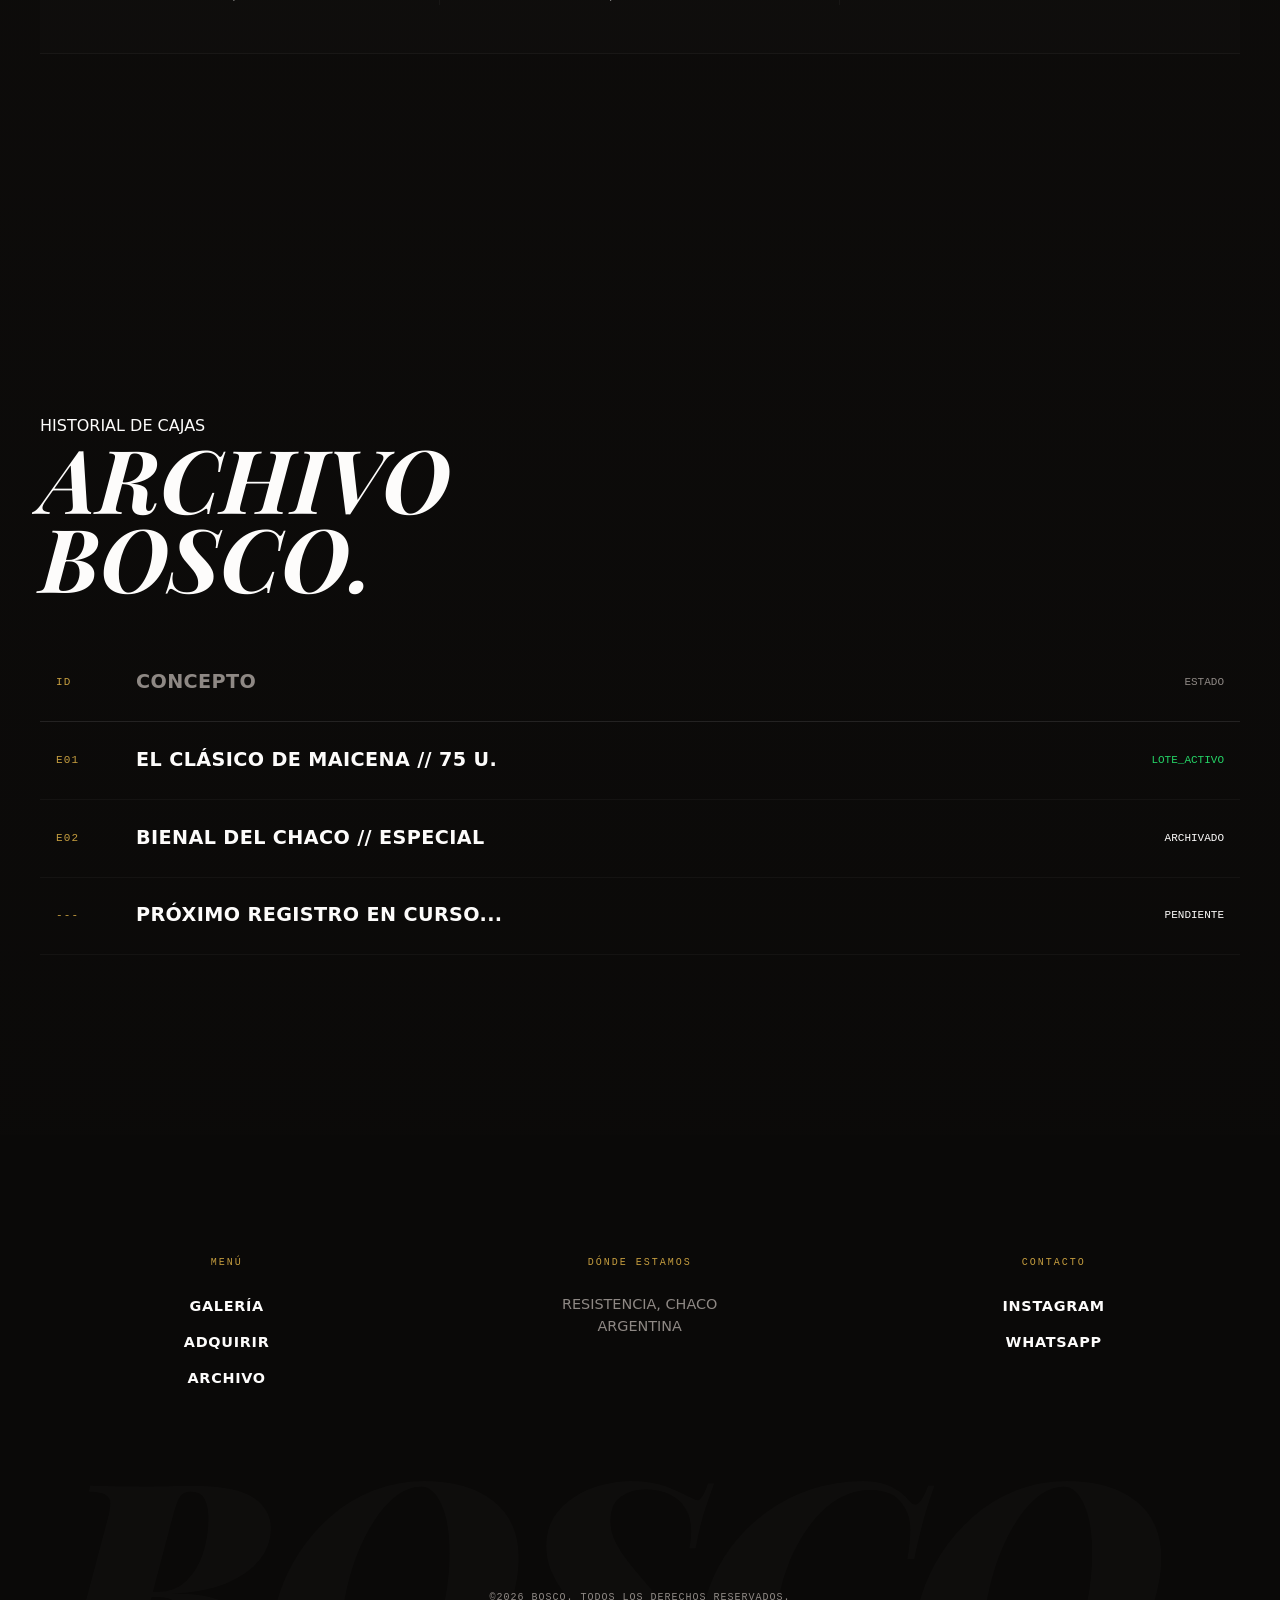
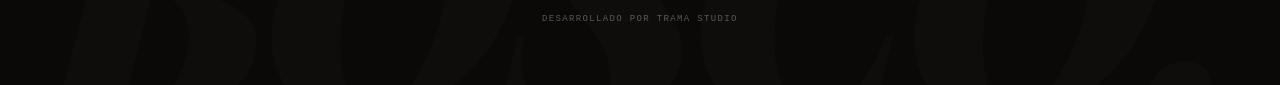
==== commit dbfaad41: "ux: aplicar principios de Steve Krug (legibilidad y claridad)" ====
--- a/index.html
+++ b/index.html
@@ -100,9 +100,7 @@
       <div class="declaracion-inner">
         <span class="capitulo-num" data-enter>01</span>
         <div class="declaracion-texto" data-enter>
-          MAICENA, MANTECA Y MUCHO DULCE DE LECHE. NO HACE FALTA INVENTAR NADA. EN BOSCO HACEMOS LOS ALFAJORES COMO SE
-          HICIERON SIEMPRE, CON TIEMPO Y A MANO. SALEN 75 CAJAS NUMERADAS. CUANDO SE TERMINAN, SE TERMINAN. PARA COMER
-          CON UN MATE Y NO PENSAR EN NADA MÁS.
+          Maicena, manteca y mucho dulce de leche. No hace falta inventar nada. En BOSCO hacemos los alfajores como se hicieron siempre, con tiempo y a mano. Salen 75 cajas numeradas. Cuando se terminan, se terminan. Para comer con un mate y no pensar en nada más.
         </div>
       </div>
     </section>
@@ -129,7 +127,7 @@
           <div class="master-col col-text" data-enter>
             <div class="col-header">
               <span class="edition-tag">ARCHIVE_E01</span>
-              <h2 class="master-title">75 CAJAS.<br>TRABAJO MANUAL.<br>SIN EXCEPCIONES.</h2>
+              <h2 class="master-title">75 Cajas.<br>Trabajo manual.<br>Sin excepciones.</h2>
             </div>
             <p class="master-description">
               Maicena, manteca y mucho dulce de leche. No hace falta inventar nada. 
@@ -200,7 +198,7 @@
                 <p class="pc-description">Media docena. Producción artesanal. Lo justo para una tarde de mate.</p>
                 <a href="https://wa.me/5493624696824?text=Hola%20Lautaro%2C%20quiero%20encargar%20una%20caja%20de%20BOSCO%20x6."
                   class="pc-btn" target="_blank" rel="noopener">
-                  <span>ADQUIRIR</span>
+                  <span>COMPRAR</span>
                   <div class="pc-btn-icon">
                     <svg width="14" height="14" viewBox="0 0 14 14" fill="none">
                       <path d="M1 13L13 1M13 1H3M13 1V11" stroke="currentColor" stroke-width="2" stroke-linecap="round"
@@ -226,7 +224,7 @@
                 <p class="pc-description">Docena completa. Doce unidades numeradas. Para los que saben que seis nunca alcanzan.</p>
                 <a href="https://wa.me/5493624696824?text=Hola%20Lautaro%2C%20quiero%20encargar%20una%20caja%20de%20BOSCO%20x12."
                   class="pc-btn" target="_blank" rel="noopener">
-                  <span>ADQUIRIR</span>
+                  <span>COMPRAR</span>
                   <div class="pc-btn-icon">
                     <svg width="14" height="14" viewBox="0 0 14 14" fill="none">
                       <path d="M1 13L13 1M13 1H3M13 1V11" stroke="currentColor" stroke-width="2" stroke-linecap="round"
--- a/style.css
+++ b/style.css
@@ -453,7 +453,6 @@
   font-family: var(--f-display);
   font-size: clamp(1.5rem, 4.5vw, 2.8rem);
   font-weight: 900;
-  text-transform: uppercase;
   line-height: 1.5;
   color: var(--cream);
   text-align: center;
@@ -517,7 +516,6 @@
   line-height: 1.05;
   letter-spacing: -0.04em;
   color: var(--cream);
-  text-transform: uppercase;
 }
 
 .master-description {
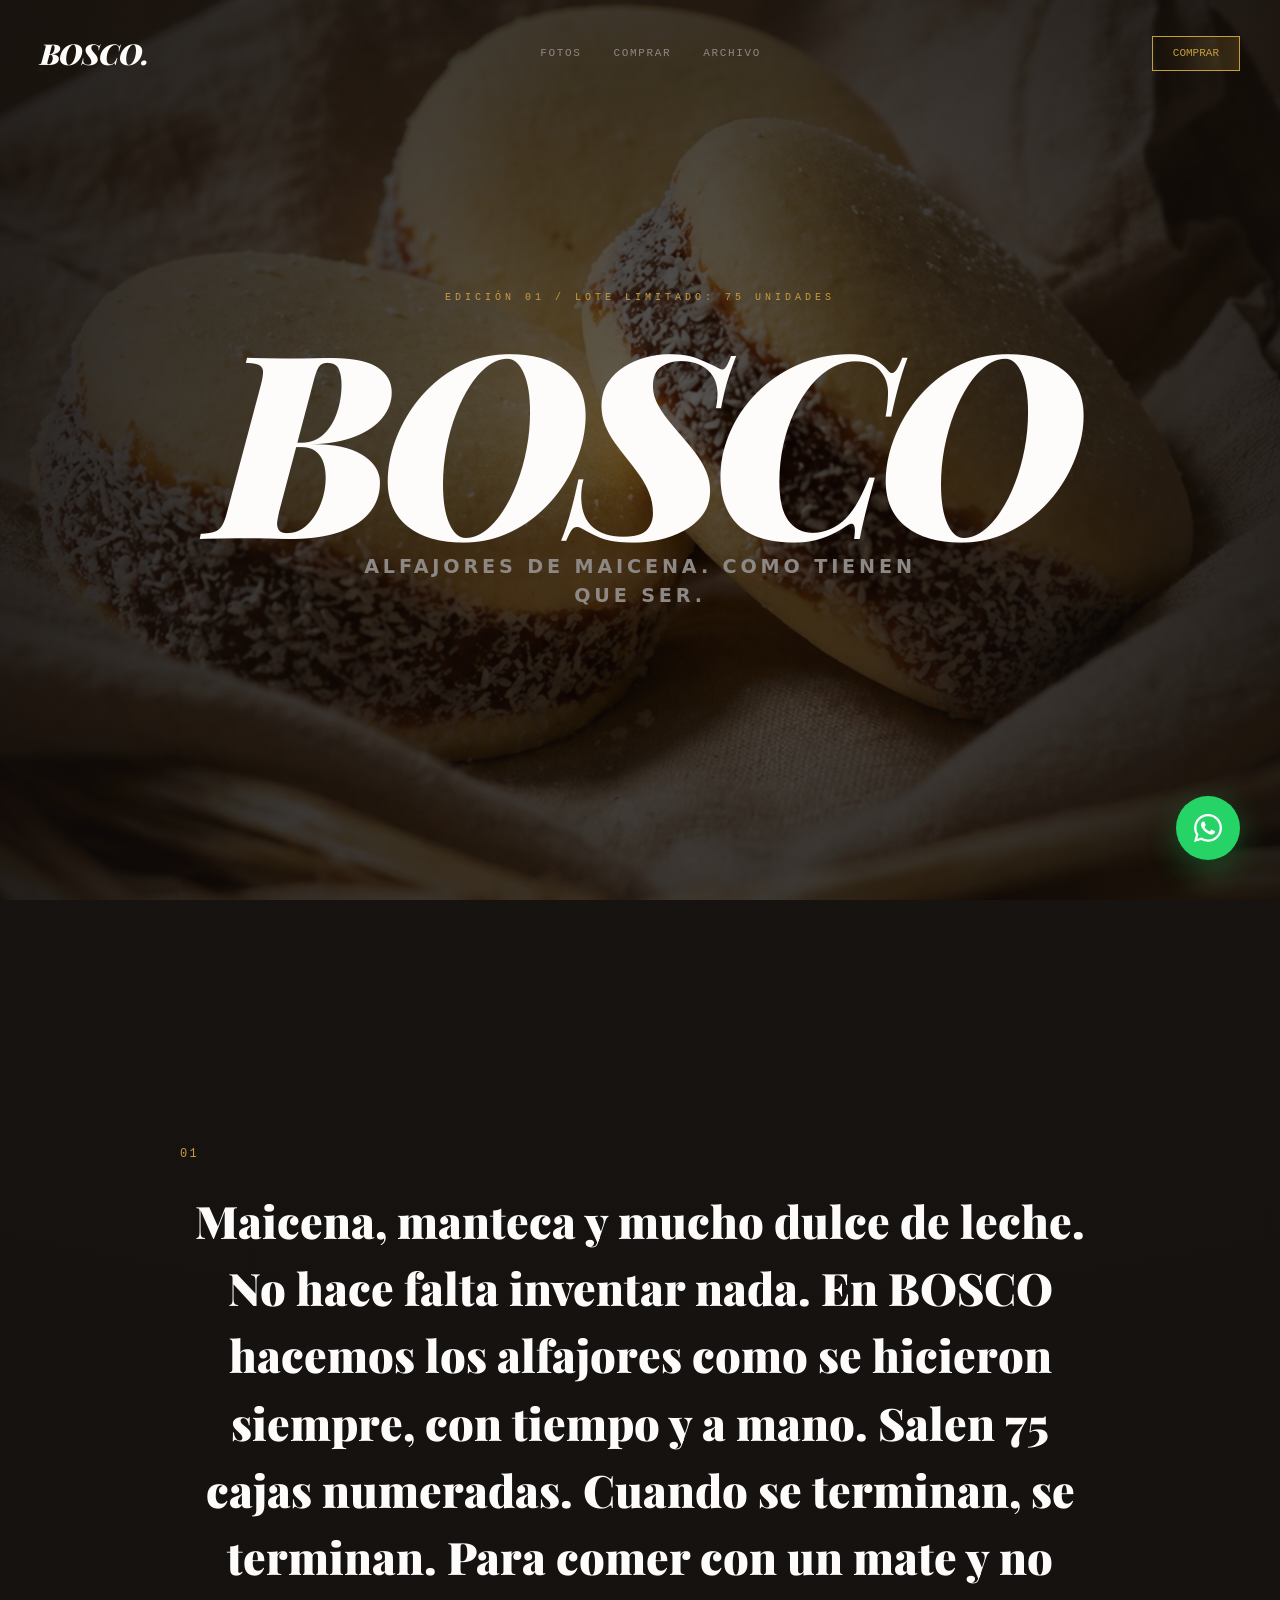
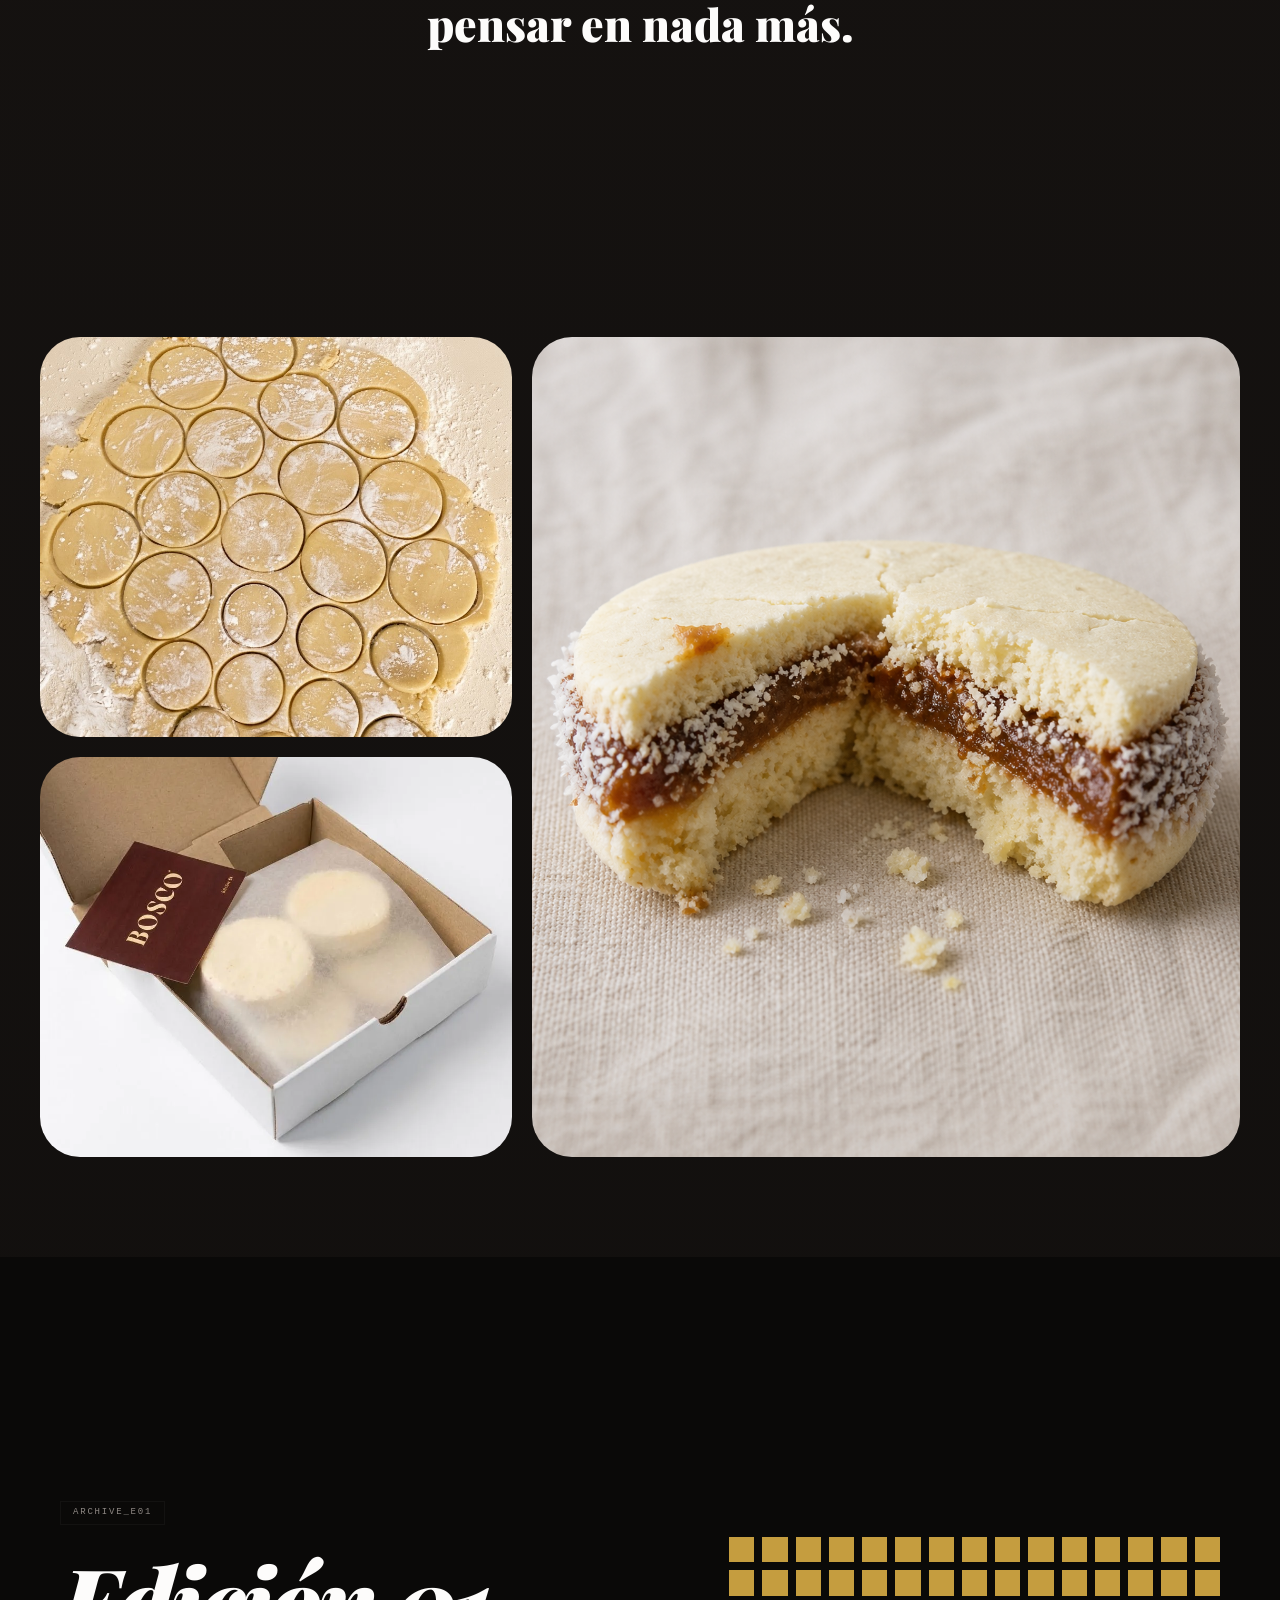
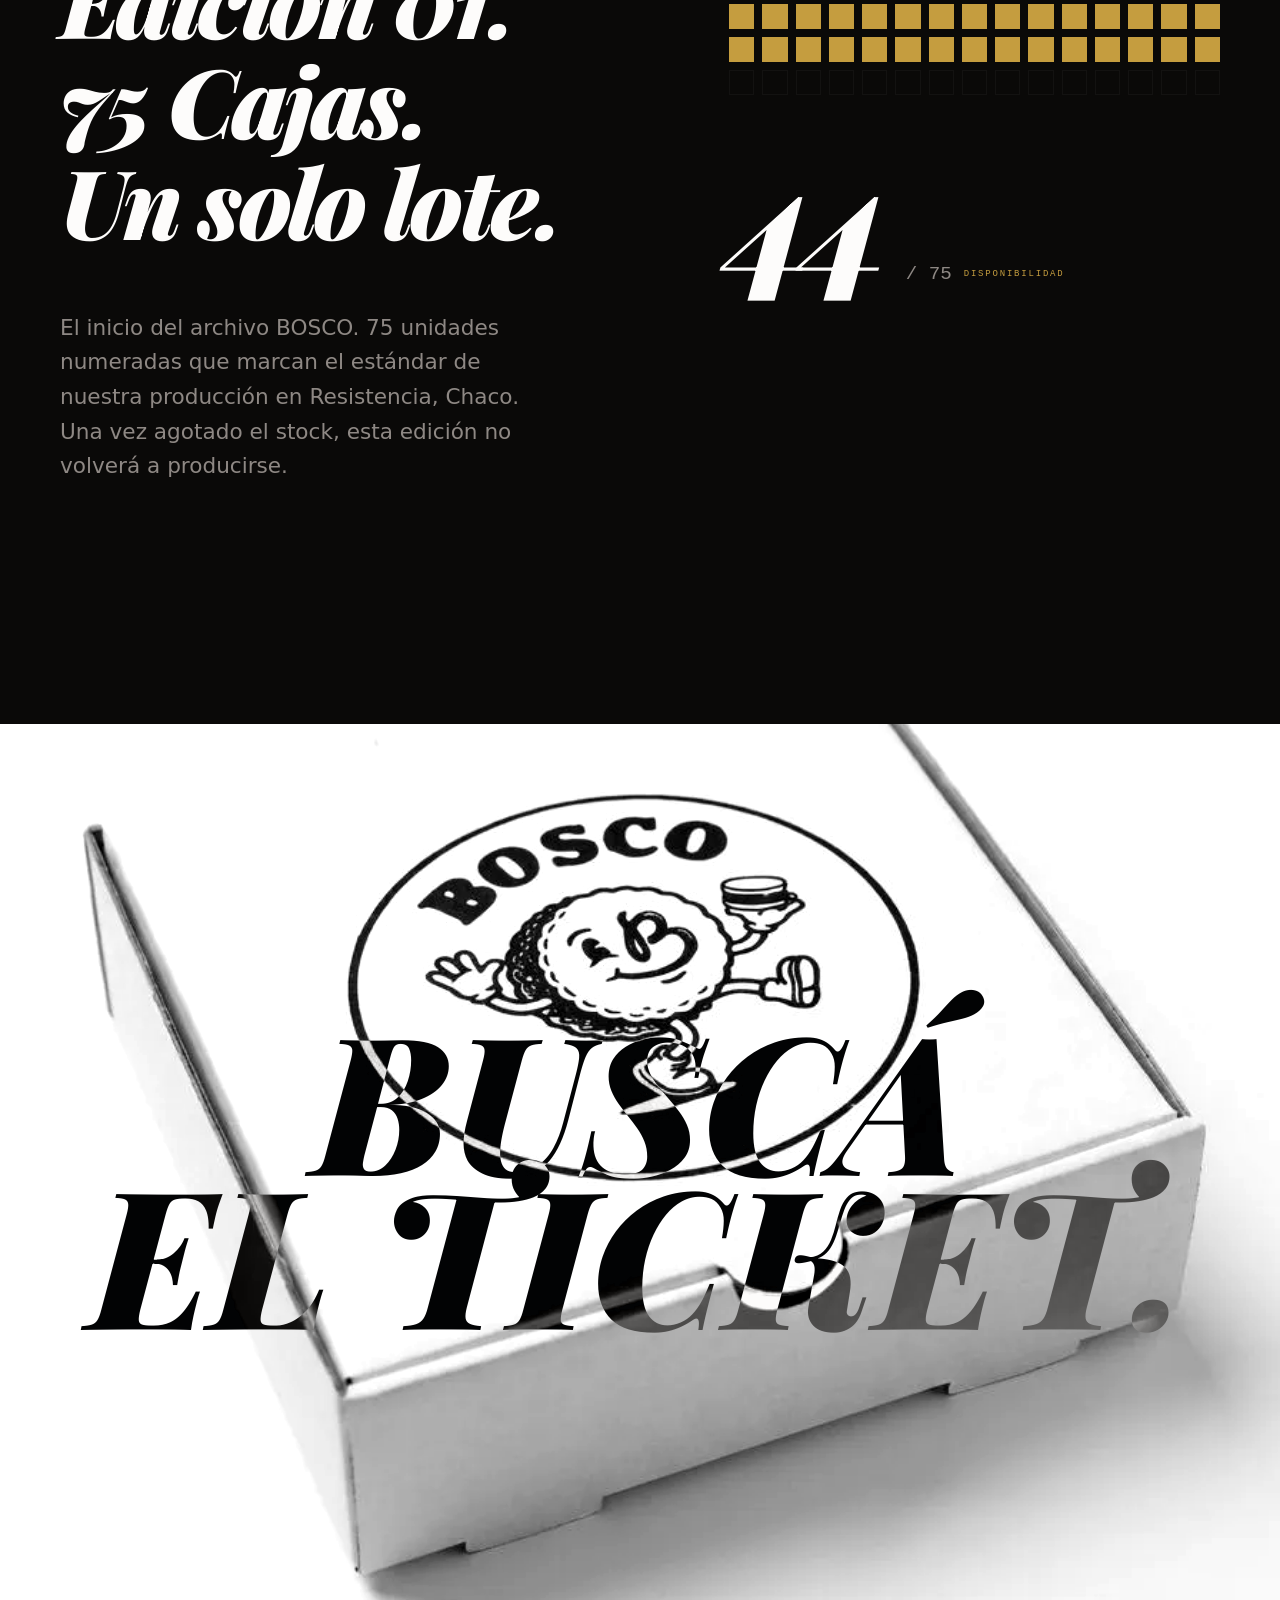
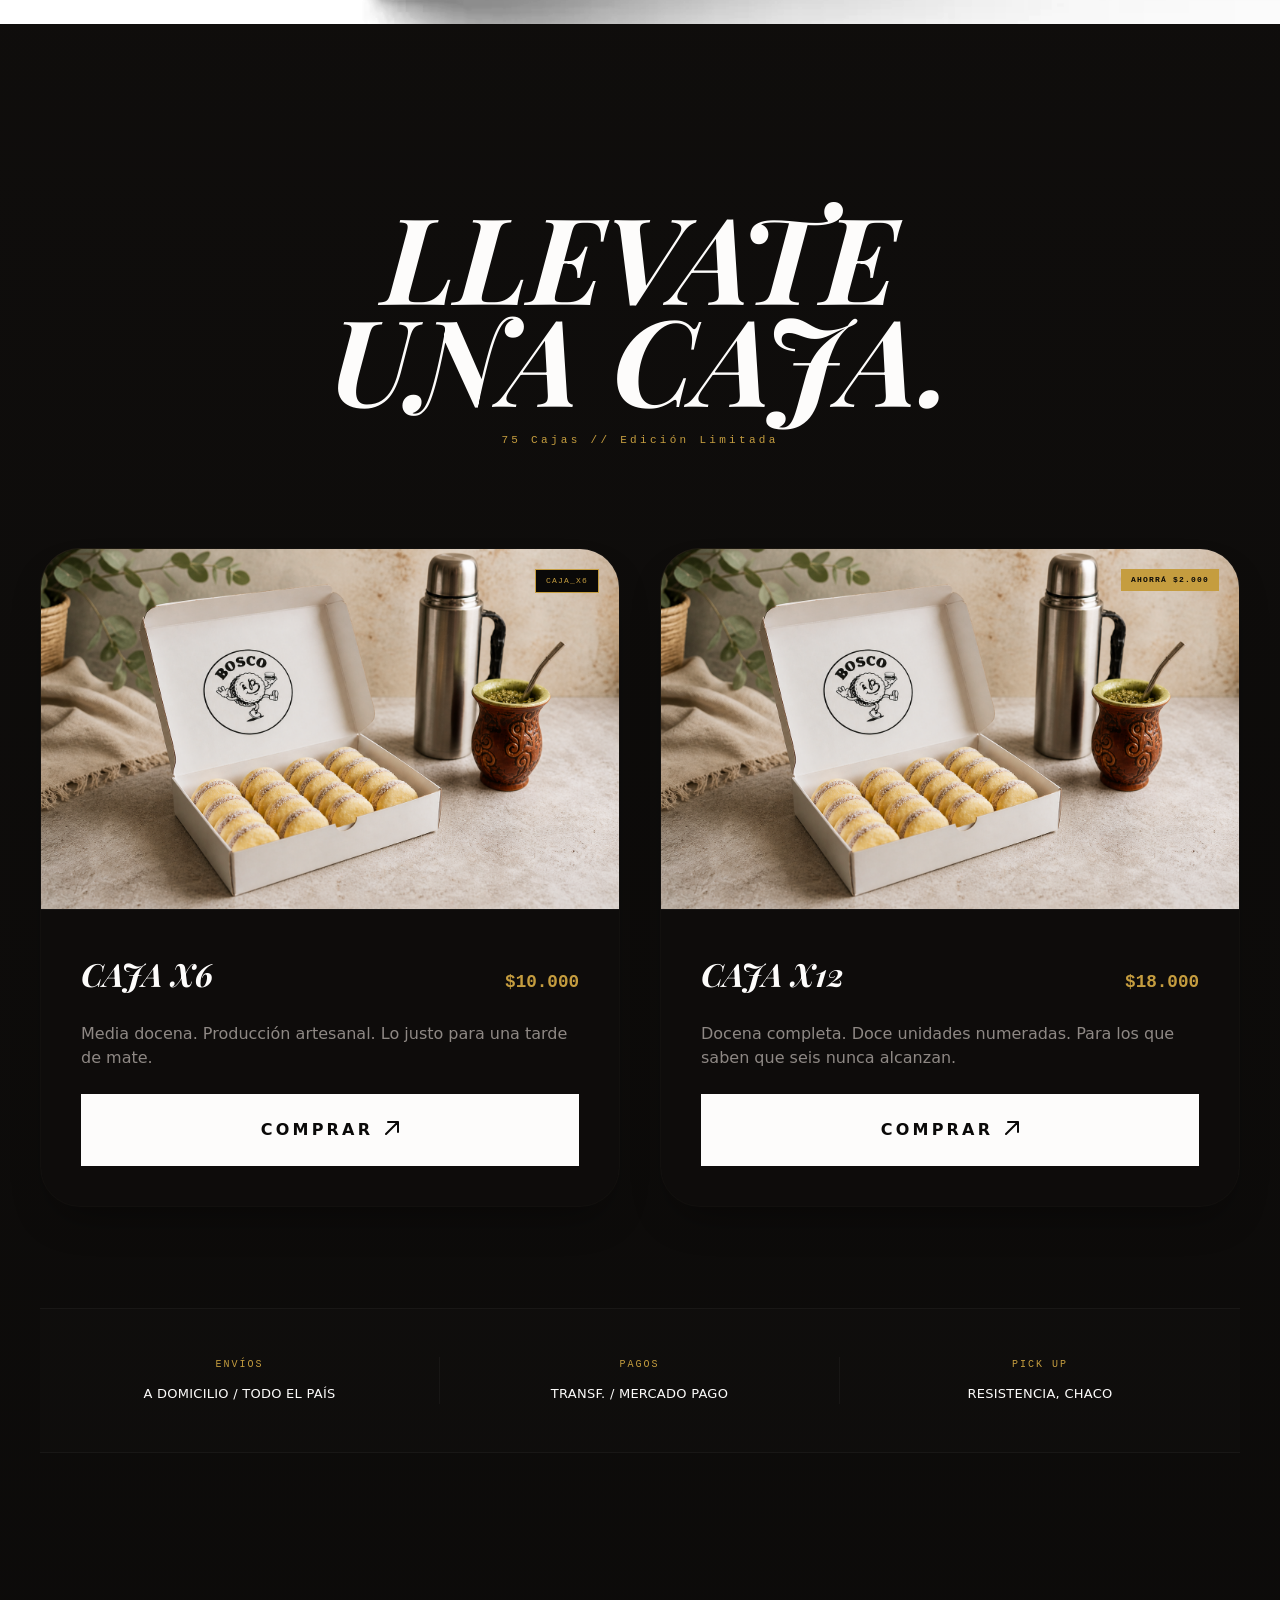
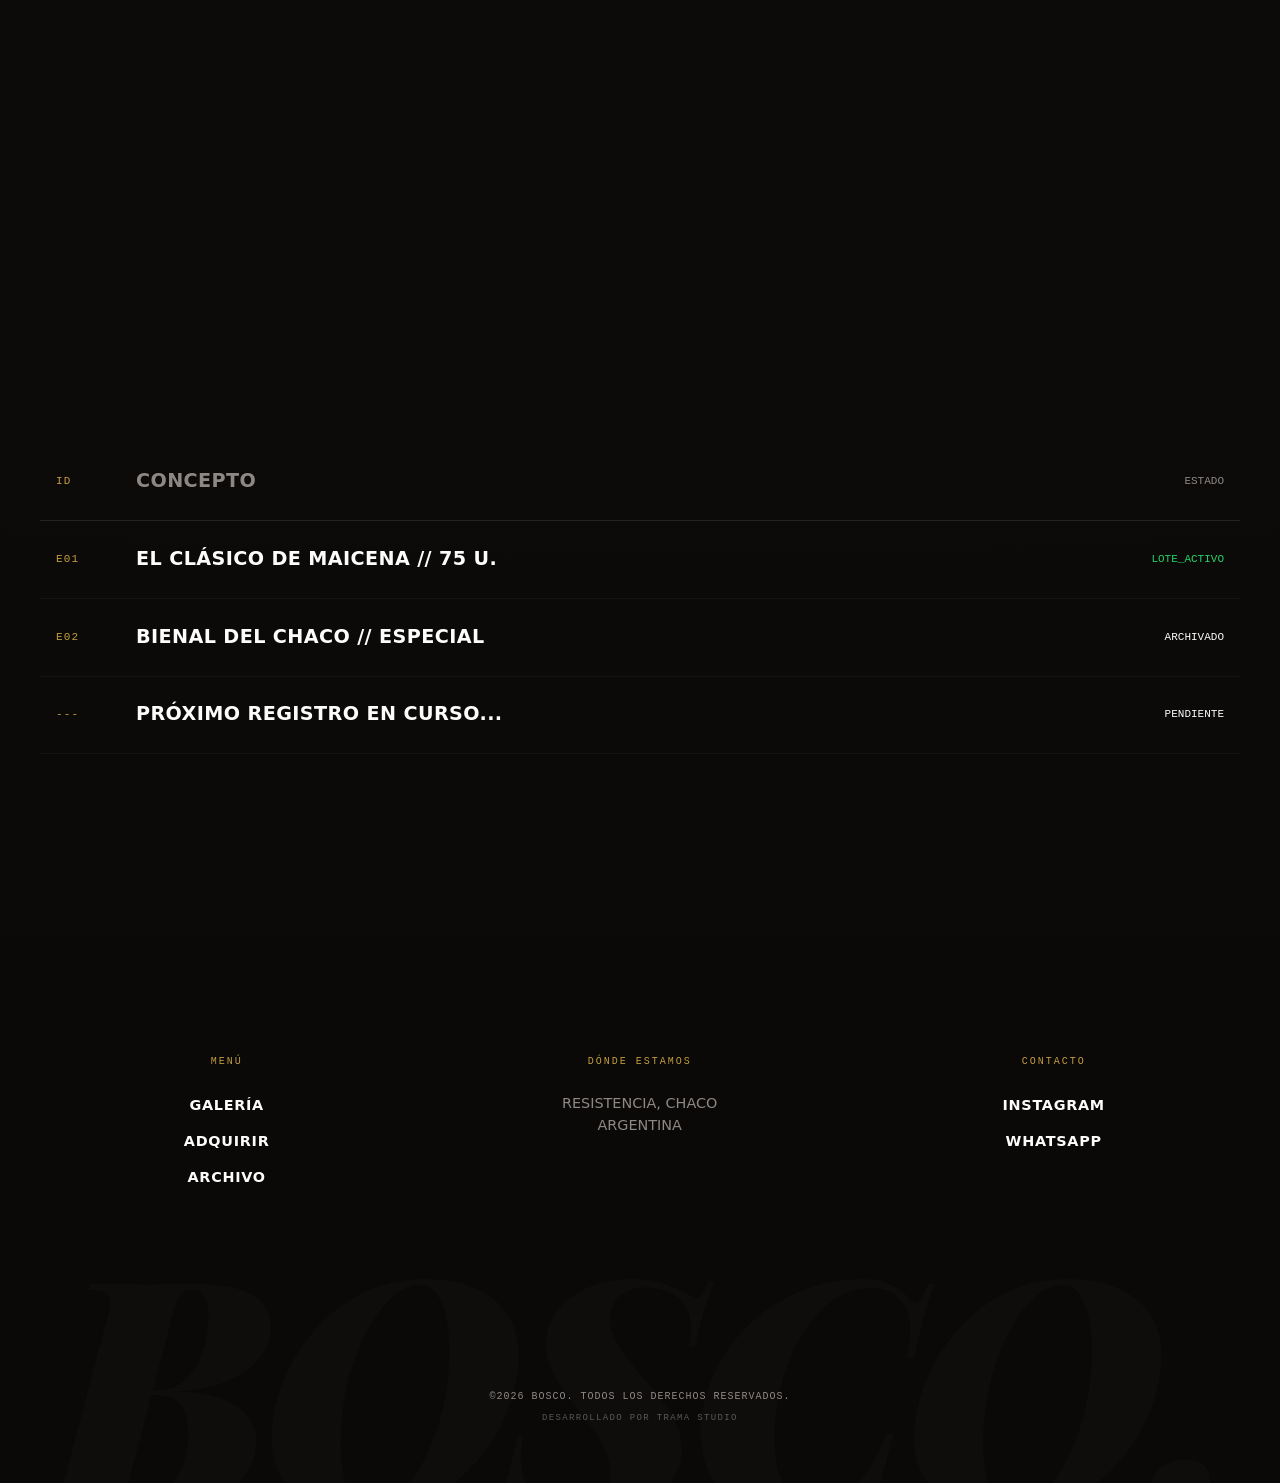
==== commit 3df59d5d: "content: eliminar redundancias y corregir precisión en numeración de cajas" ====
--- a/index.html
+++ b/index.html
@@ -127,12 +127,11 @@
           <div class="master-col col-text" data-enter>
             <div class="col-header">
               <span class="edition-tag">ARCHIVE_E01</span>
-              <h2 class="master-title">75 Cajas.<br>Trabajo manual.<br>Sin excepciones.</h2>
+              <h2 class="master-title">Edición 01.<br>75 Cajas.<br>Un solo lote.</h2>
             </div>
             <p class="master-description">
-              Maicena, manteca y mucho dulce de leche. No hace falta inventar nada. 
-              En BOSCO hacemos los alfajores como se hicieron siempre, con tiempo y a mano. 
-              Resistencia, Chaco. Sistema de producción numerado.
+              El inicio del archivo BOSCO. 75 unidades numeradas que marcan el estándar de nuestra producción en Resistencia, Chaco. 
+              Una vez agotado el stock, esta edición no volverá a producirse.
             </p>
           </div>
         
@@ -180,7 +179,7 @@
       <div class="adquisicion-inner">
         <div class="adquisicion-header" data-enter>
           <h2 class="adquisicion-title">Llevate<br />una caja.</h2>
-          <p class="adquisicion-sub">75 Cajas // Numeradas a mano</p>
+          <p class="adquisicion-sub">75 Cajas // Edición Limitada</p>
         </div>
 
         <div class="productos-grid">
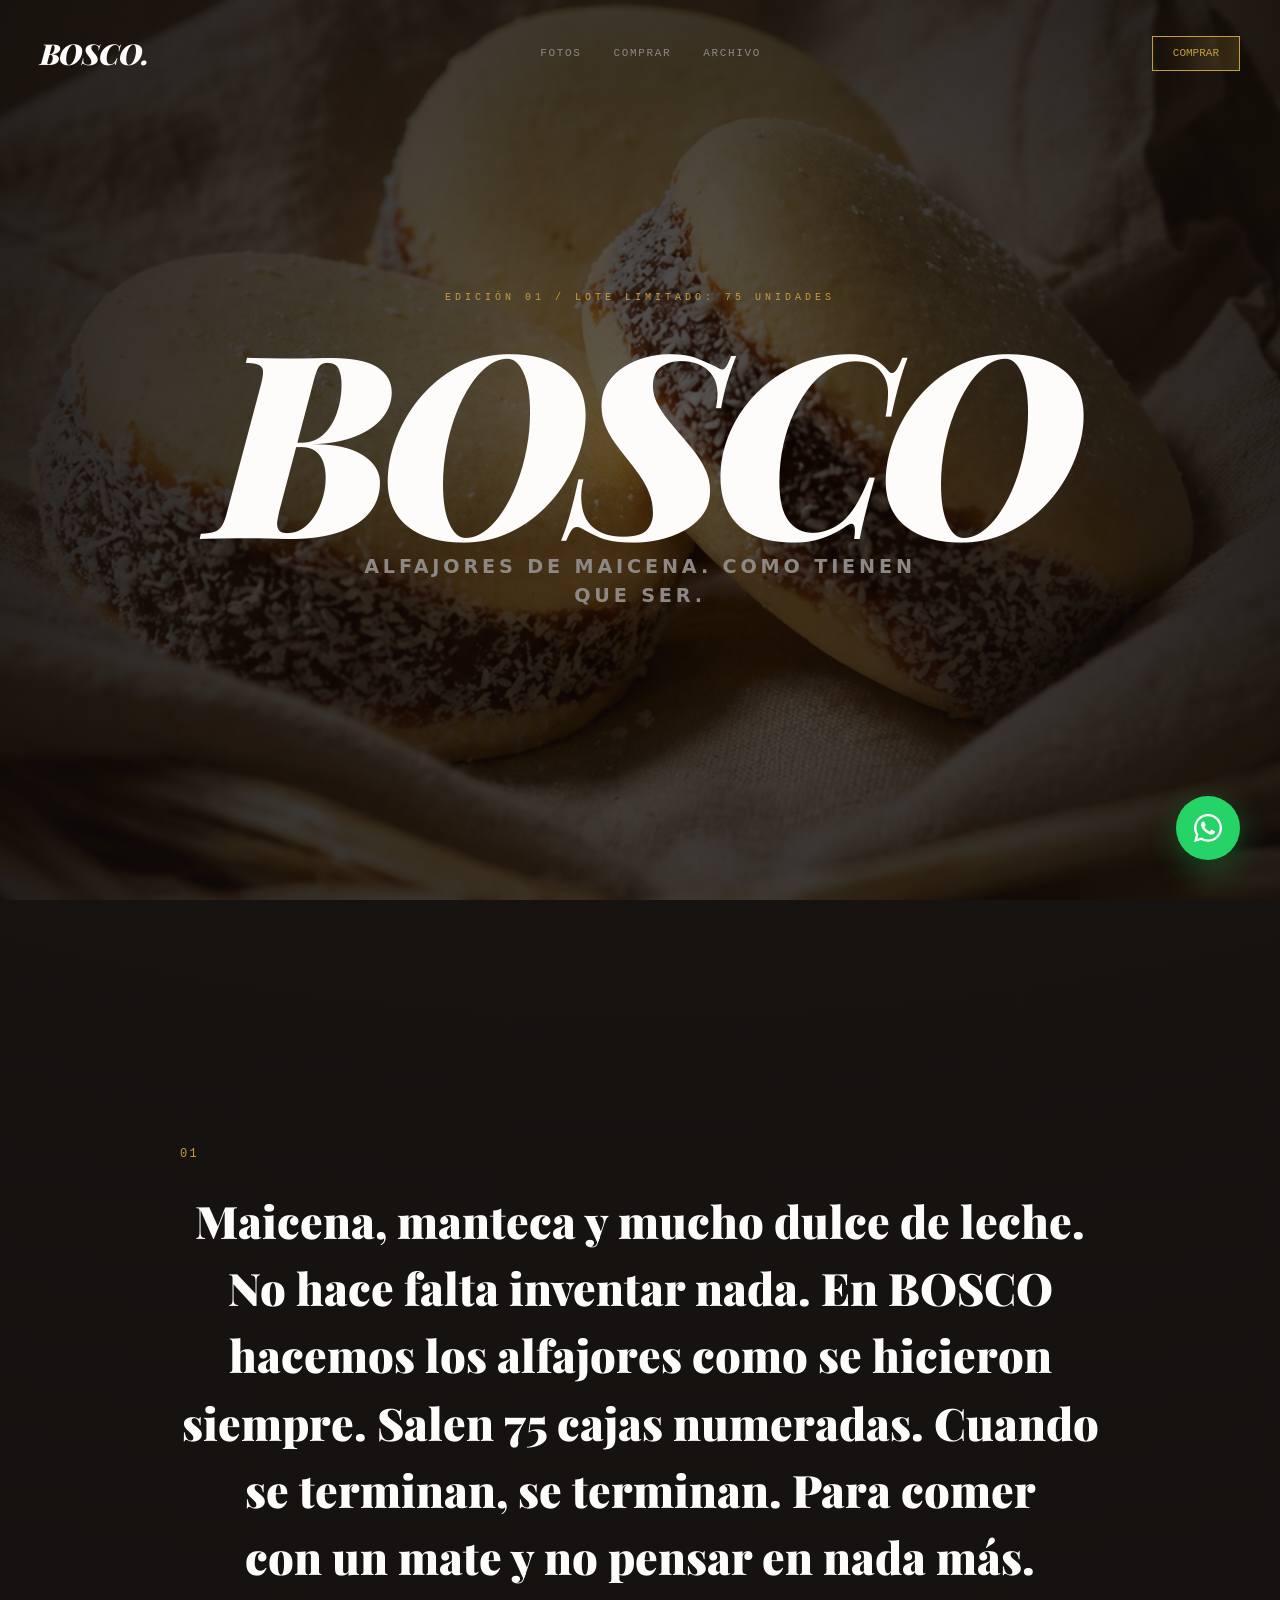
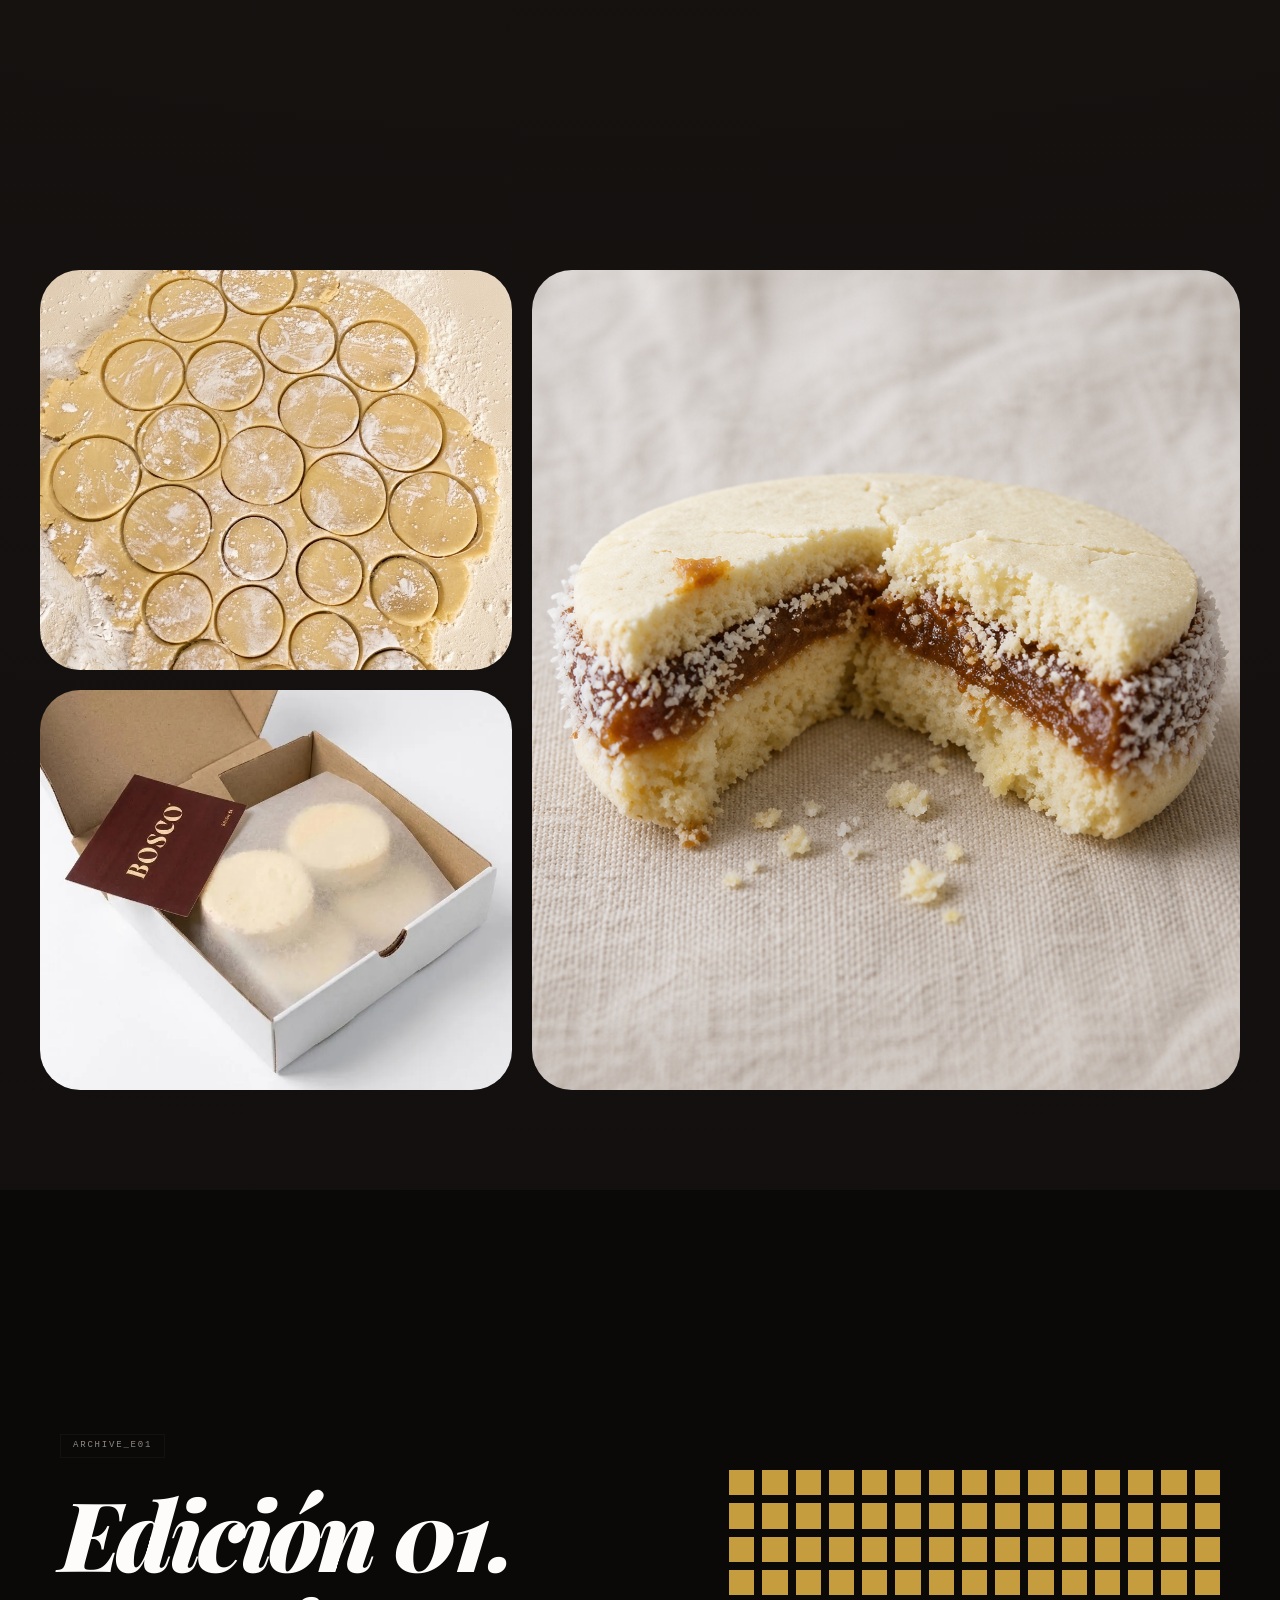
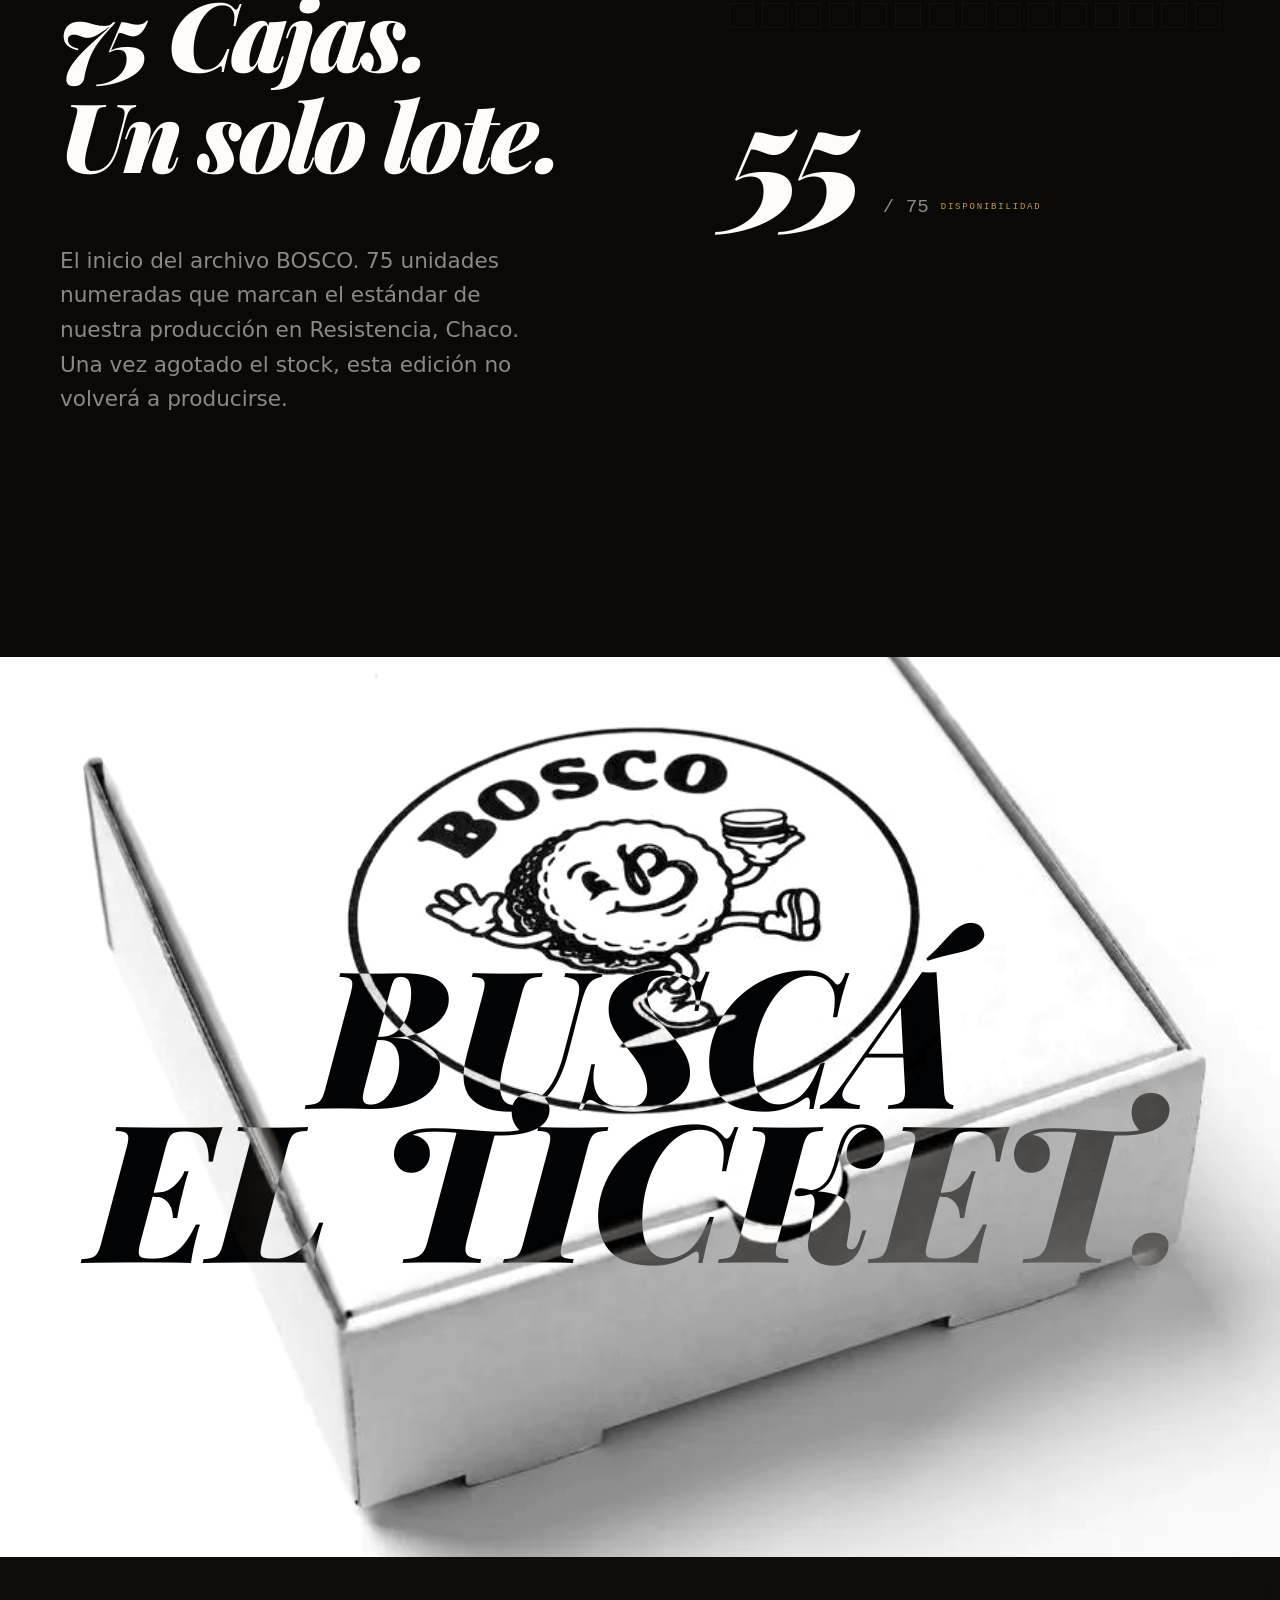
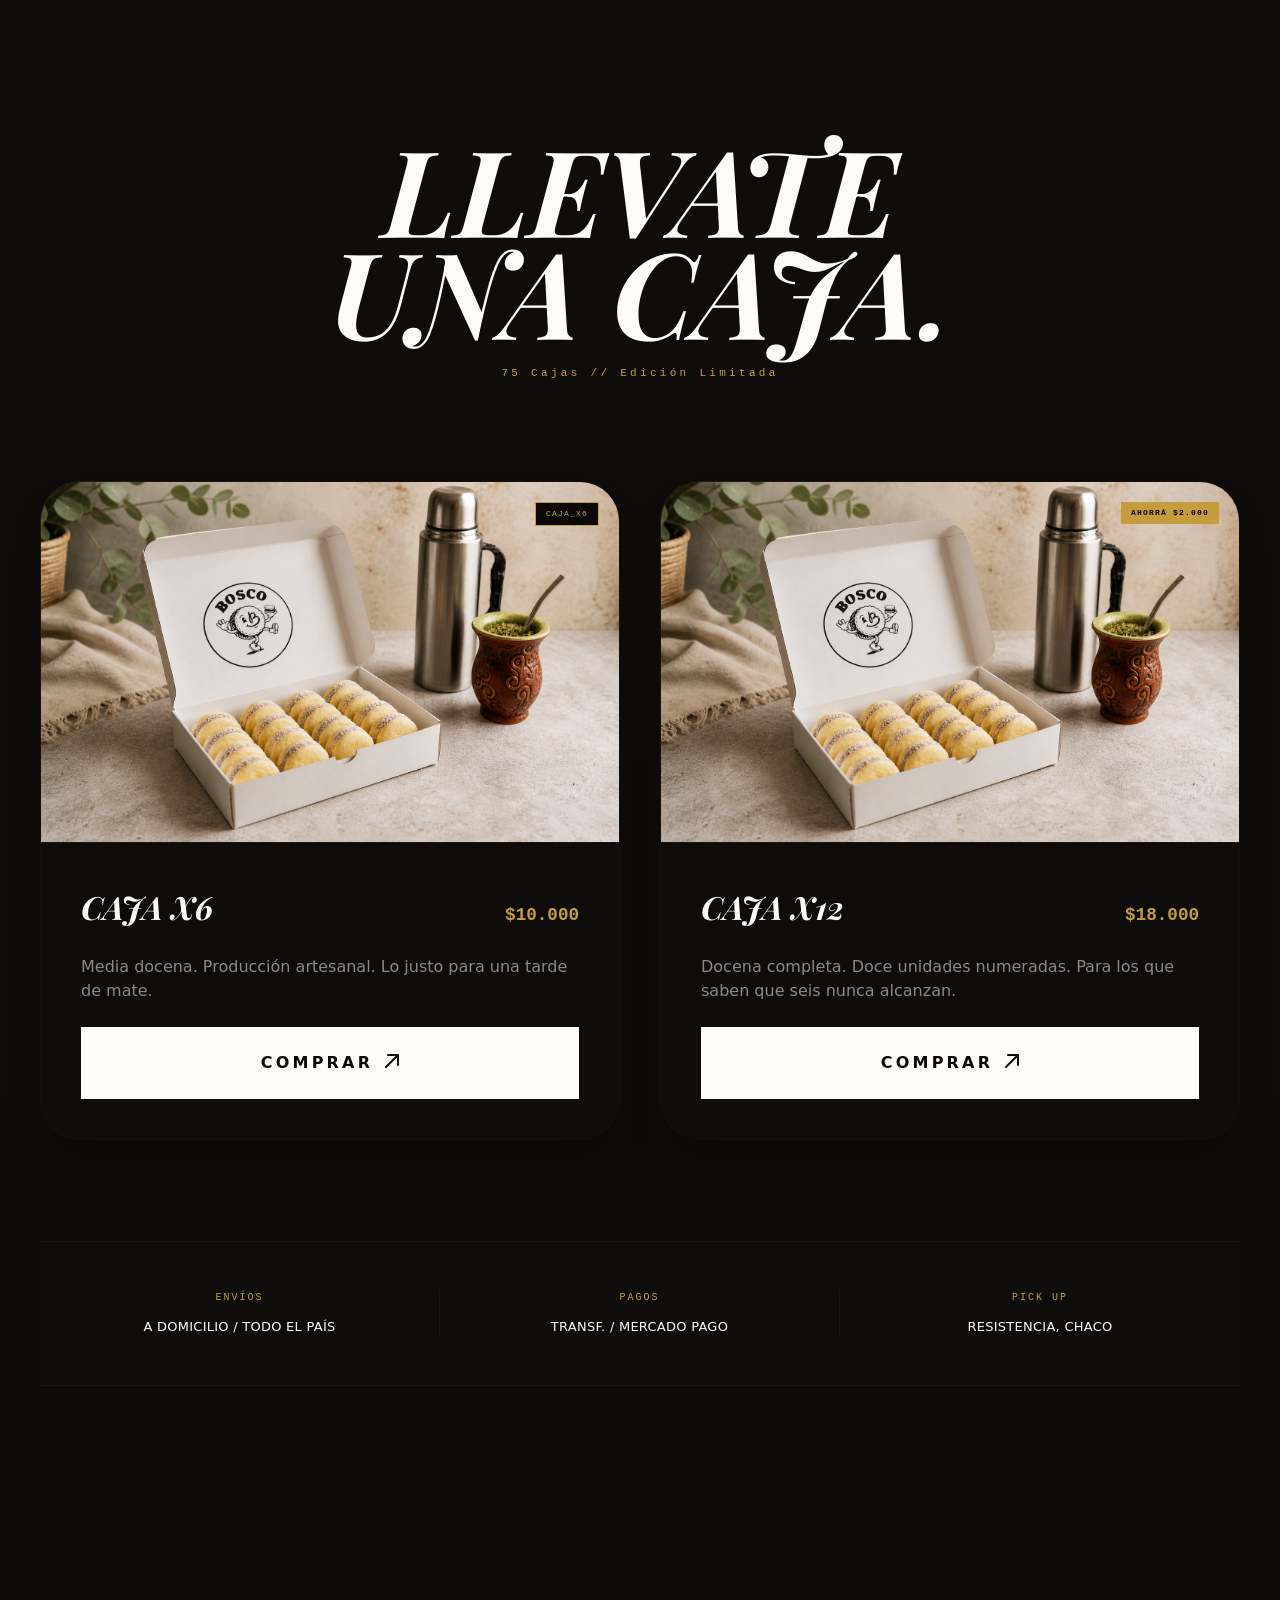
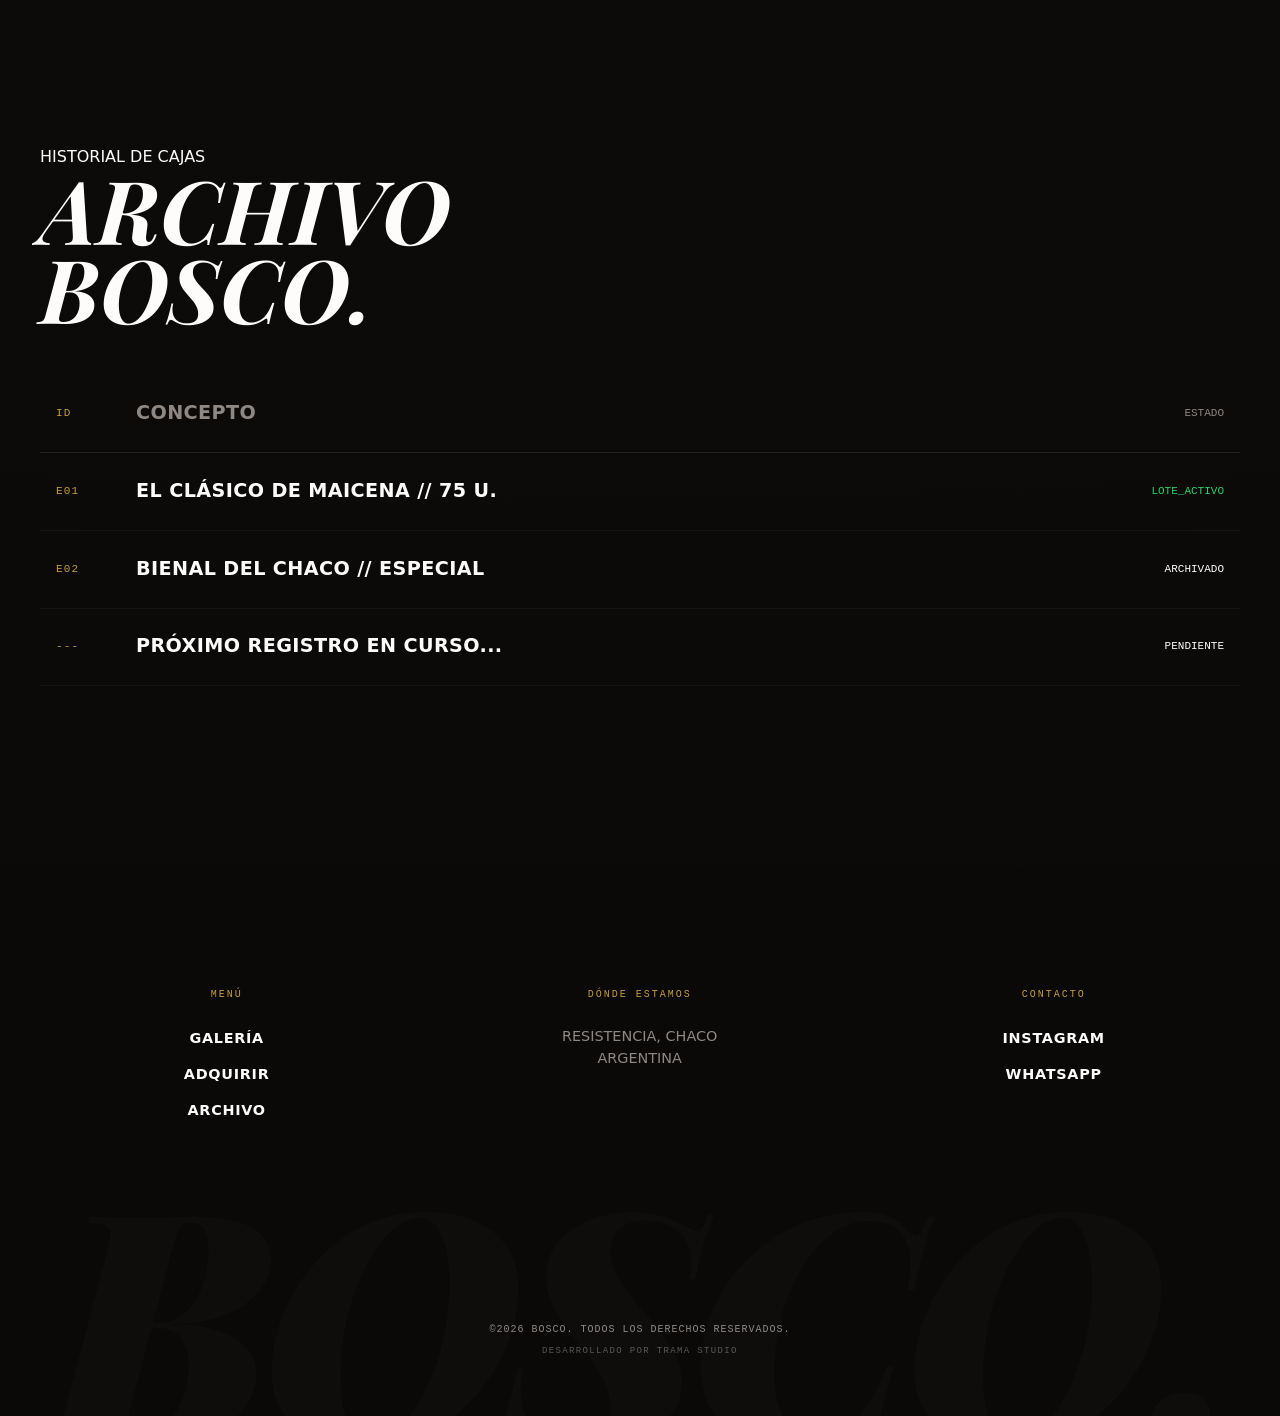
==== commit d94f2dfa: "content: simplificar manifiesto (estética brutalista y precisión)" ====
--- a/index.html
+++ b/index.html
@@ -100,7 +100,7 @@
       <div class="declaracion-inner">
         <span class="capitulo-num" data-enter>01</span>
         <div class="declaracion-texto" data-enter>
-          Maicena, manteca y mucho dulce de leche. No hace falta inventar nada. En BOSCO hacemos los alfajores como se hicieron siempre, con tiempo y a mano. Salen 75 cajas numeradas. Cuando se terminan, se terminan. Para comer con un mate y no pensar en nada más.
+          Maicena, manteca y mucho dulce de leche. No hace falta inventar nada. En BOSCO hacemos los alfajores como se hicieron siempre. Salen 75 cajas numeradas. Cuando se terminan, se terminan. Para comer con un mate y no pensar en nada más.
         </div>
       </div>
     </section>
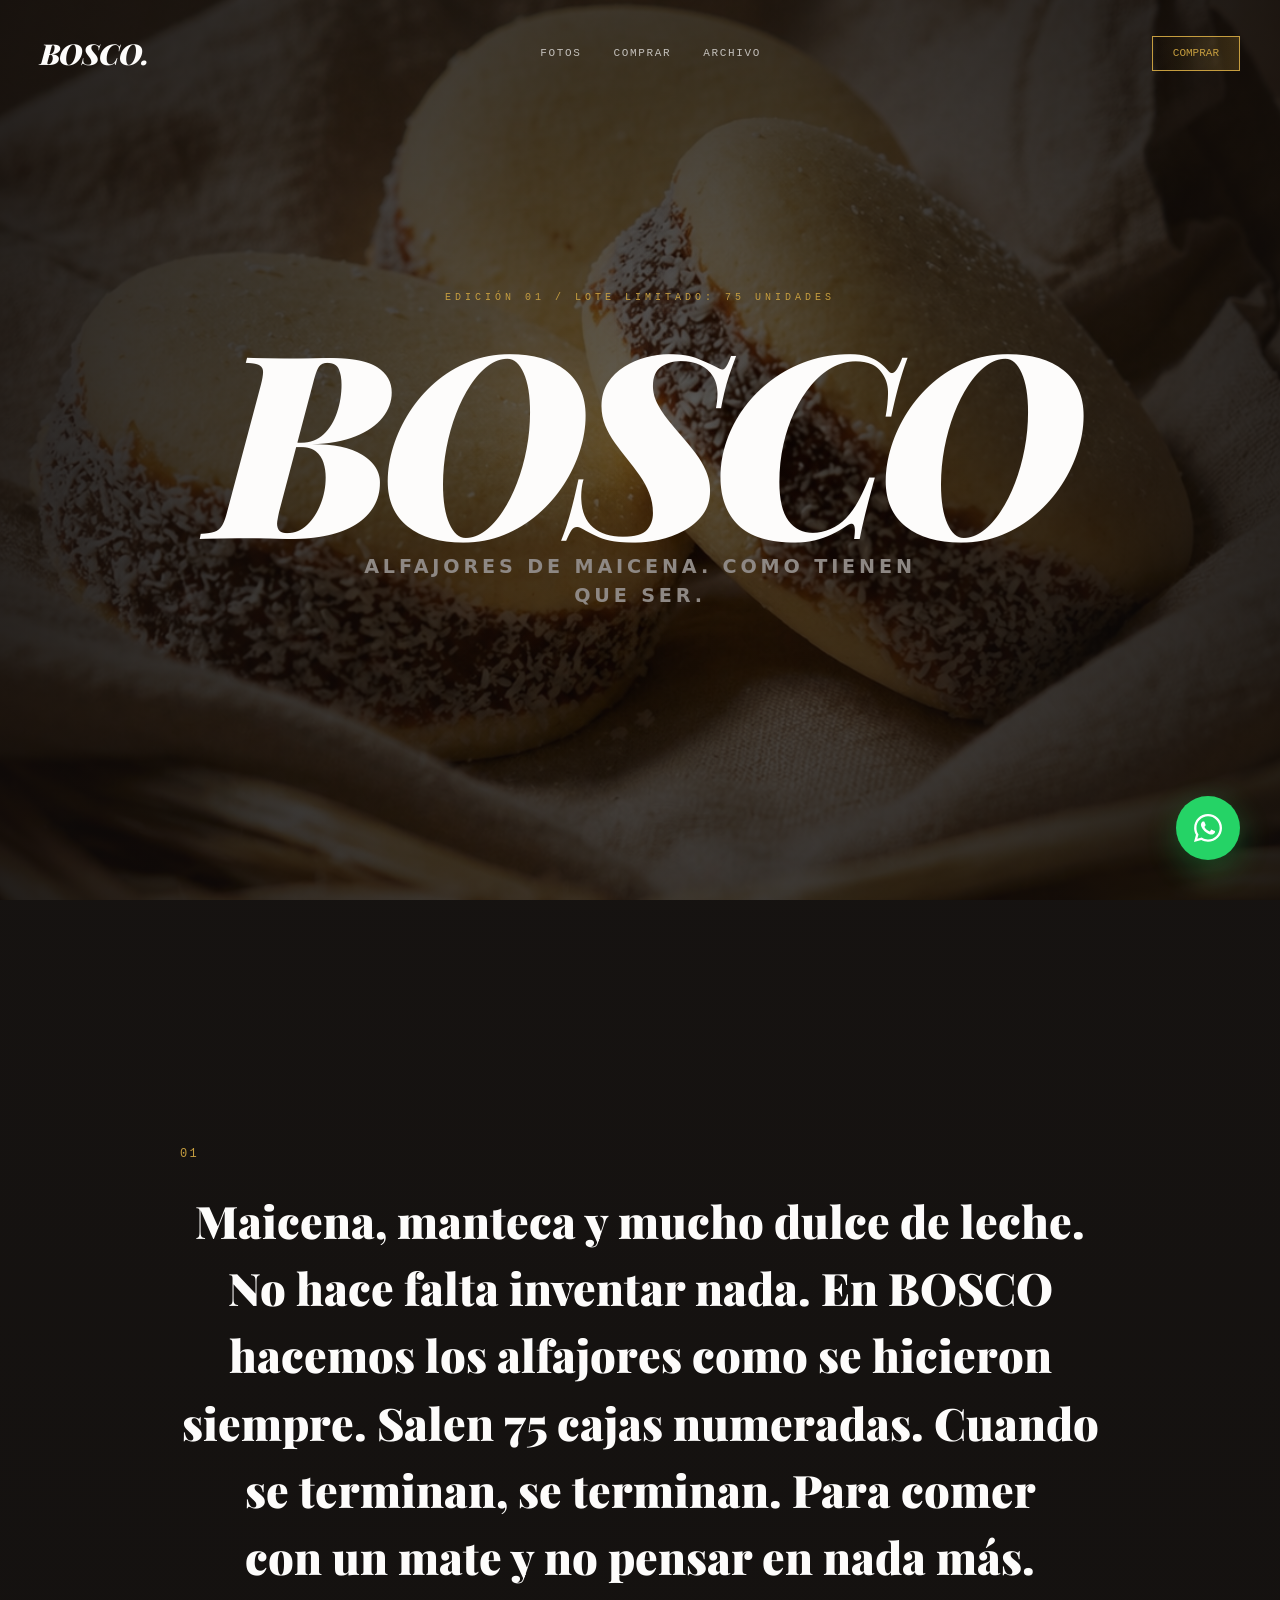
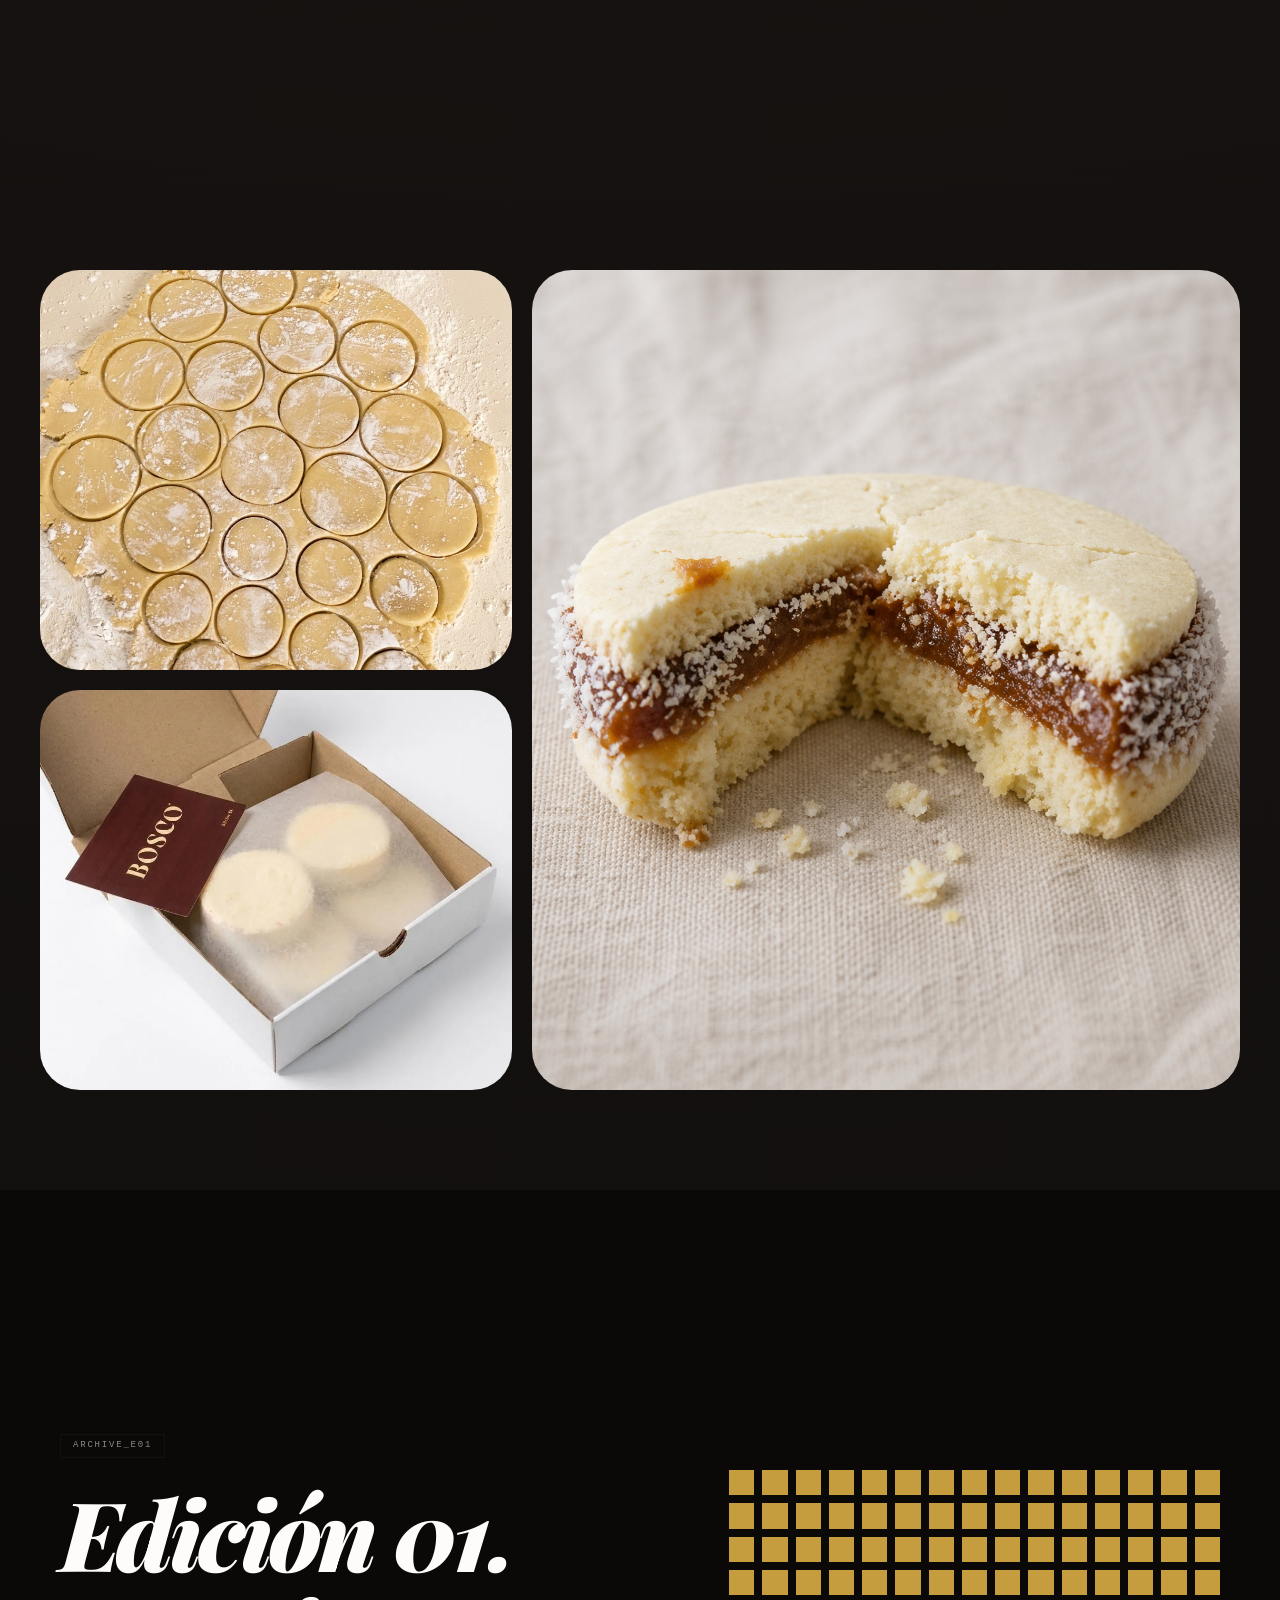
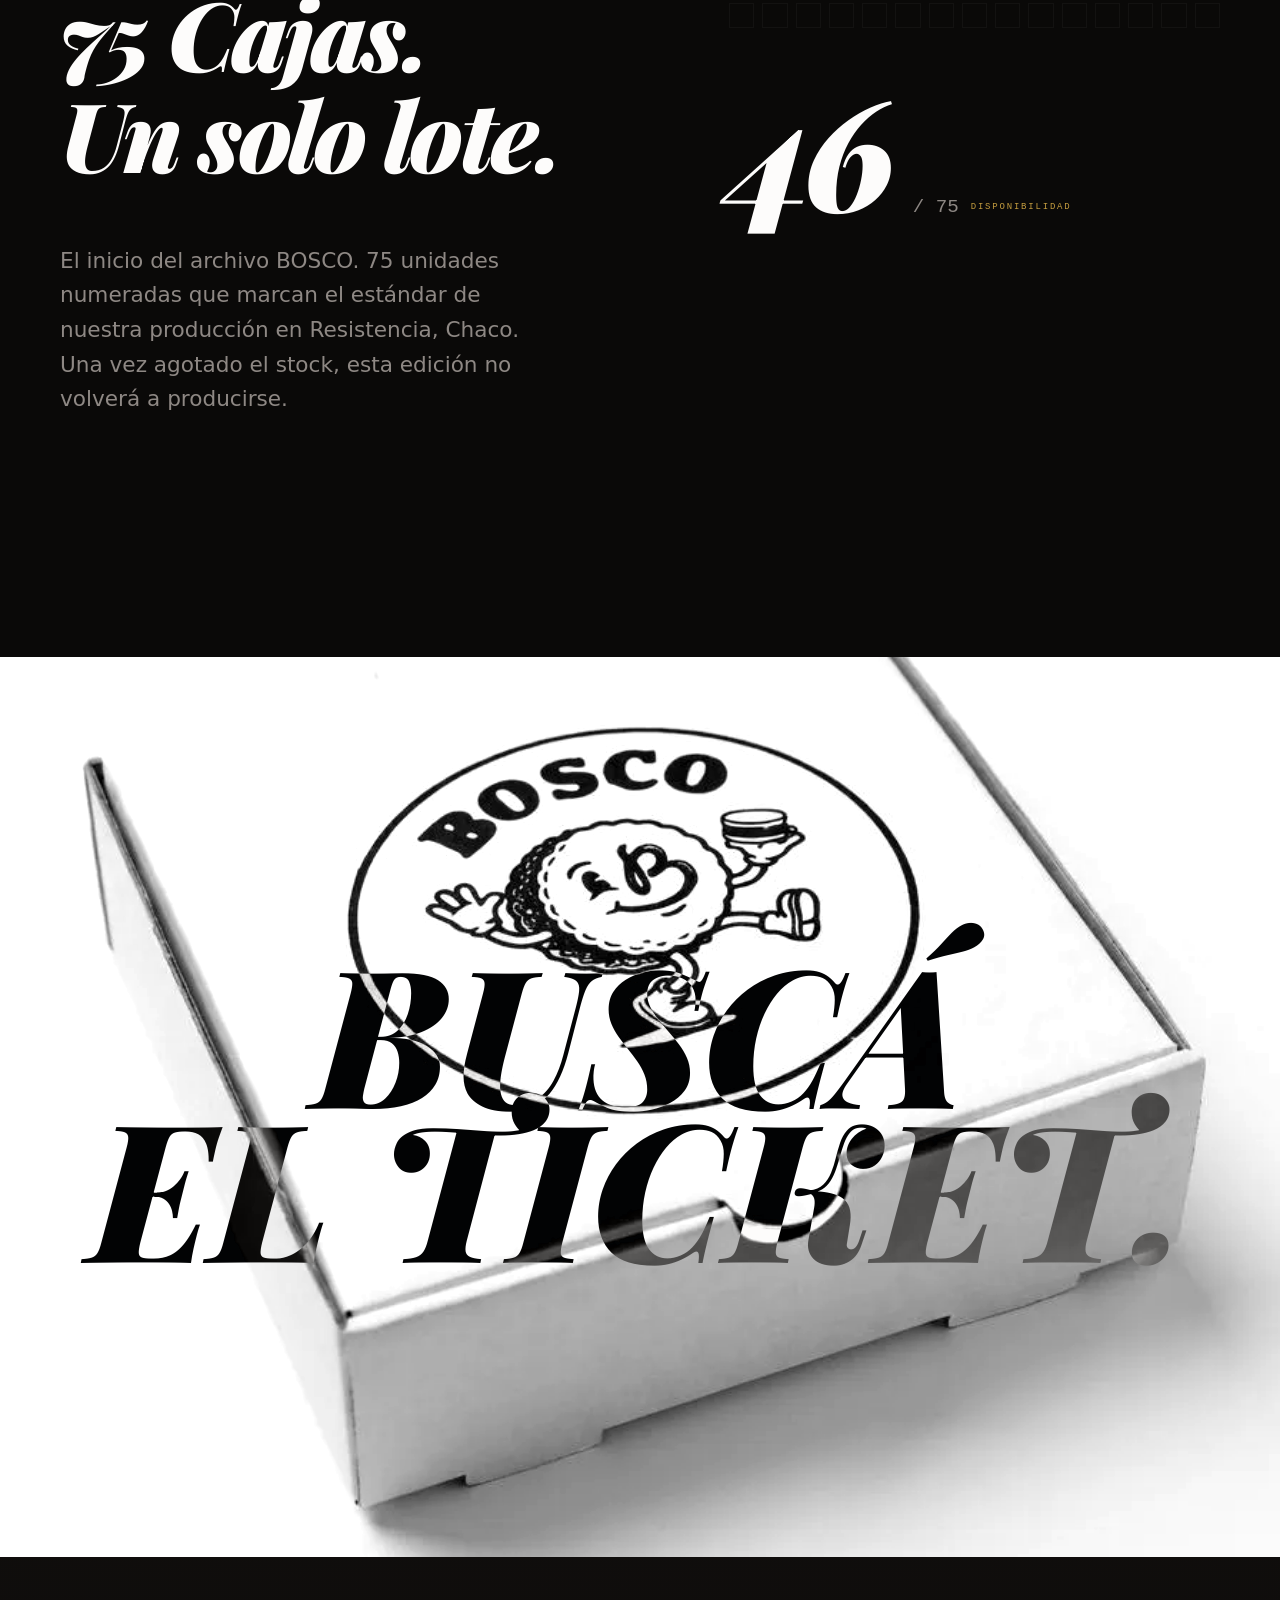
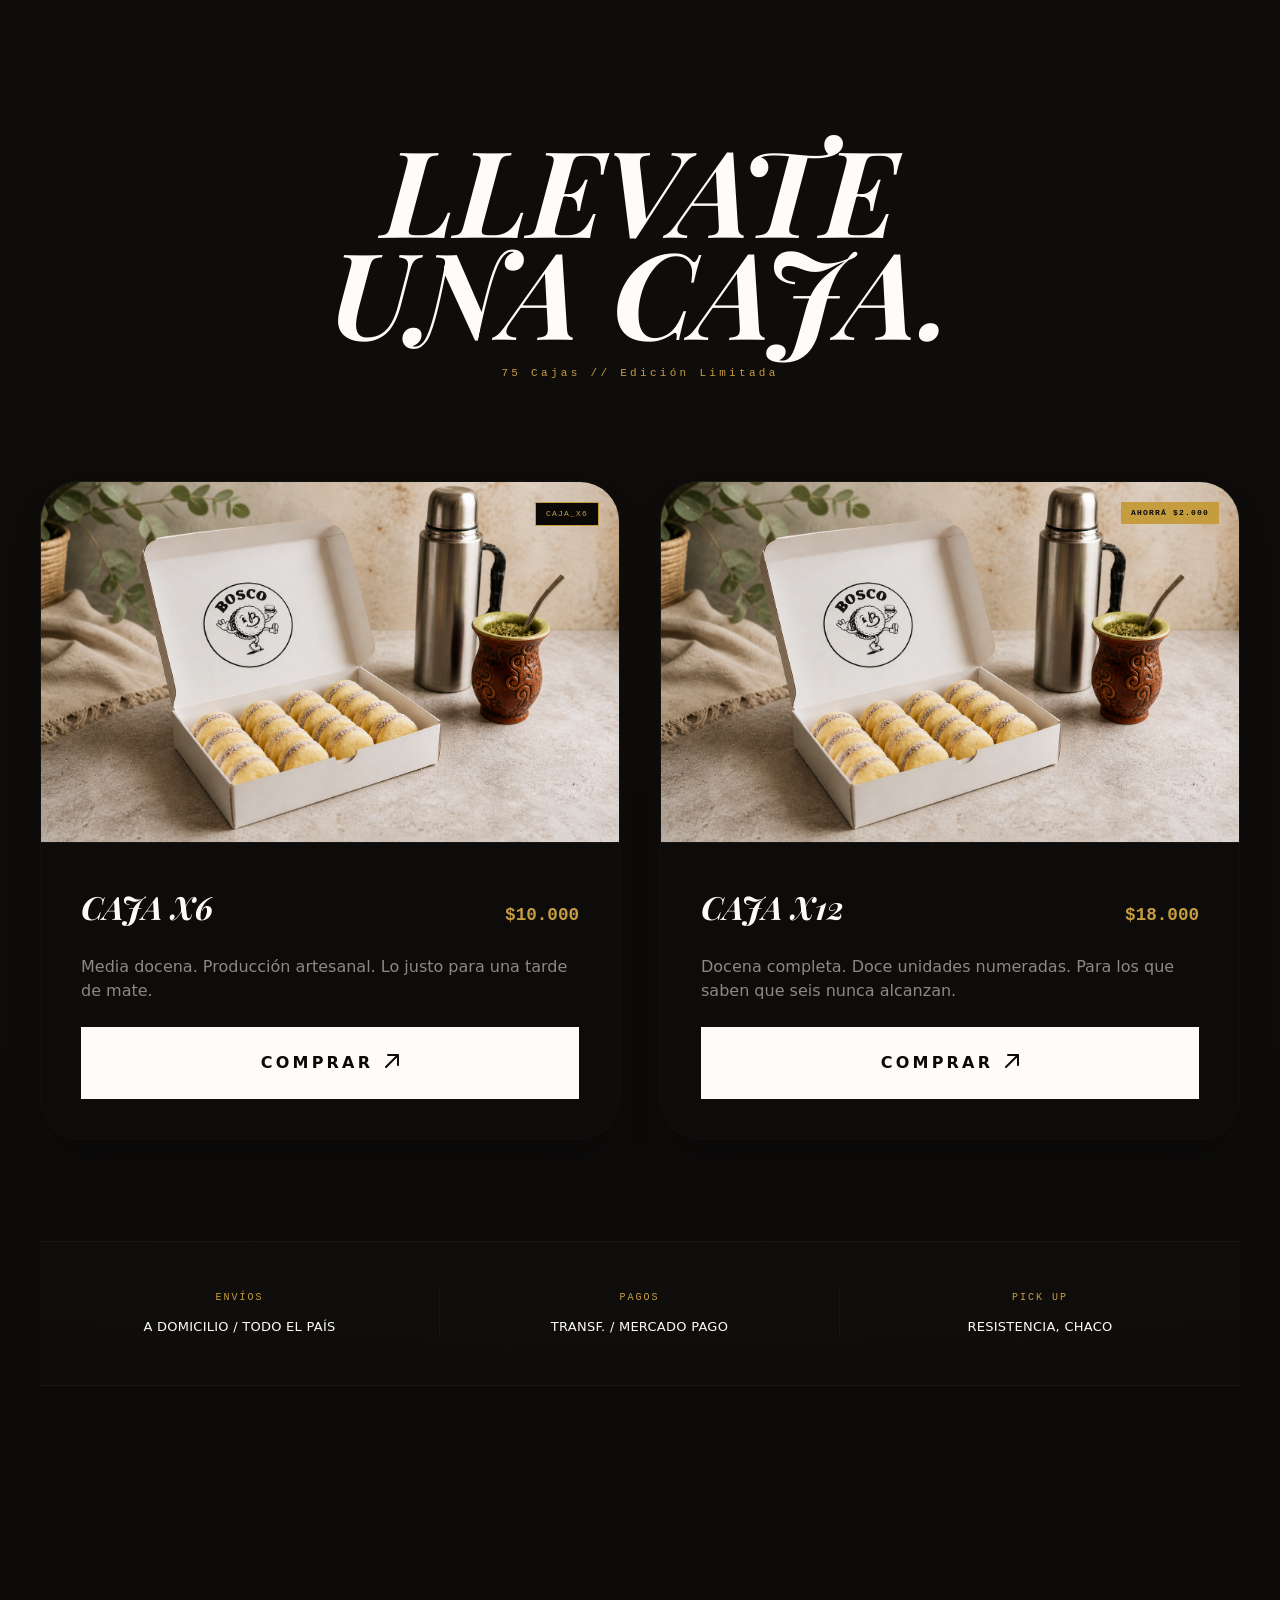
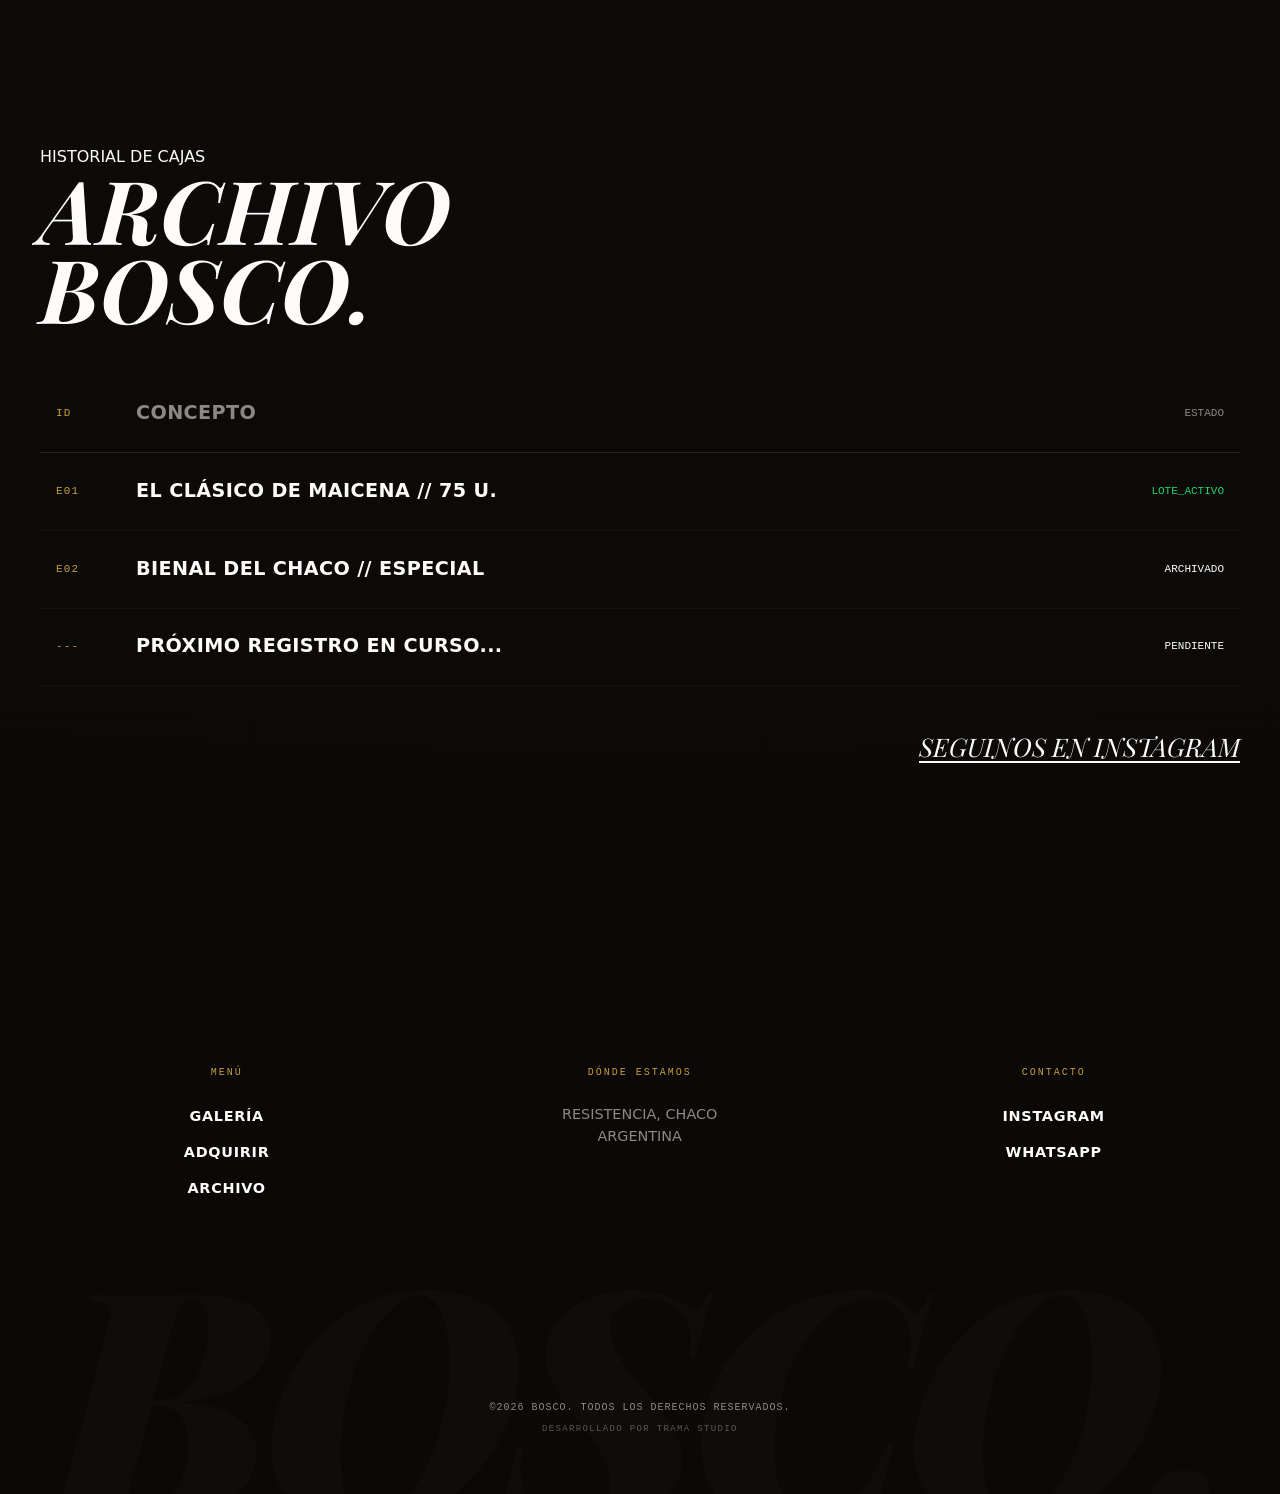
==== commit c041313a: "ux: mejorar visibilidad de navegación y añadir CTA final de Instagram" ====
--- a/index.html
+++ b/index.html
@@ -283,6 +283,12 @@
             <div class="arch-col-status">PENDIENTE</div>
           </div>
         </div>
+
+        <div class="archivo-footer" data-enter>
+          <a href="https://instagram.com/bosco.arg" target="_blank" class="archivo-link">
+            SEGUINOS EN INSTAGRAM
+          </a>
+        </div>
       </div>
     </section>
 
--- a/style.css
+++ b/style.css
@@ -299,8 +299,14 @@
   font-family: var(--f-data);
   font-size: 11px;
   text-transform: uppercase;
-  color: var(--muted);
+  color: var(--cream);
   letter-spacing: 0.15em;
+  opacity: 0.7;
+  transition: opacity 0.3s var(--ease);
+}
+
+.nav-links a:hover {
+  opacity: 1;
 }
 
 .nav-cta {
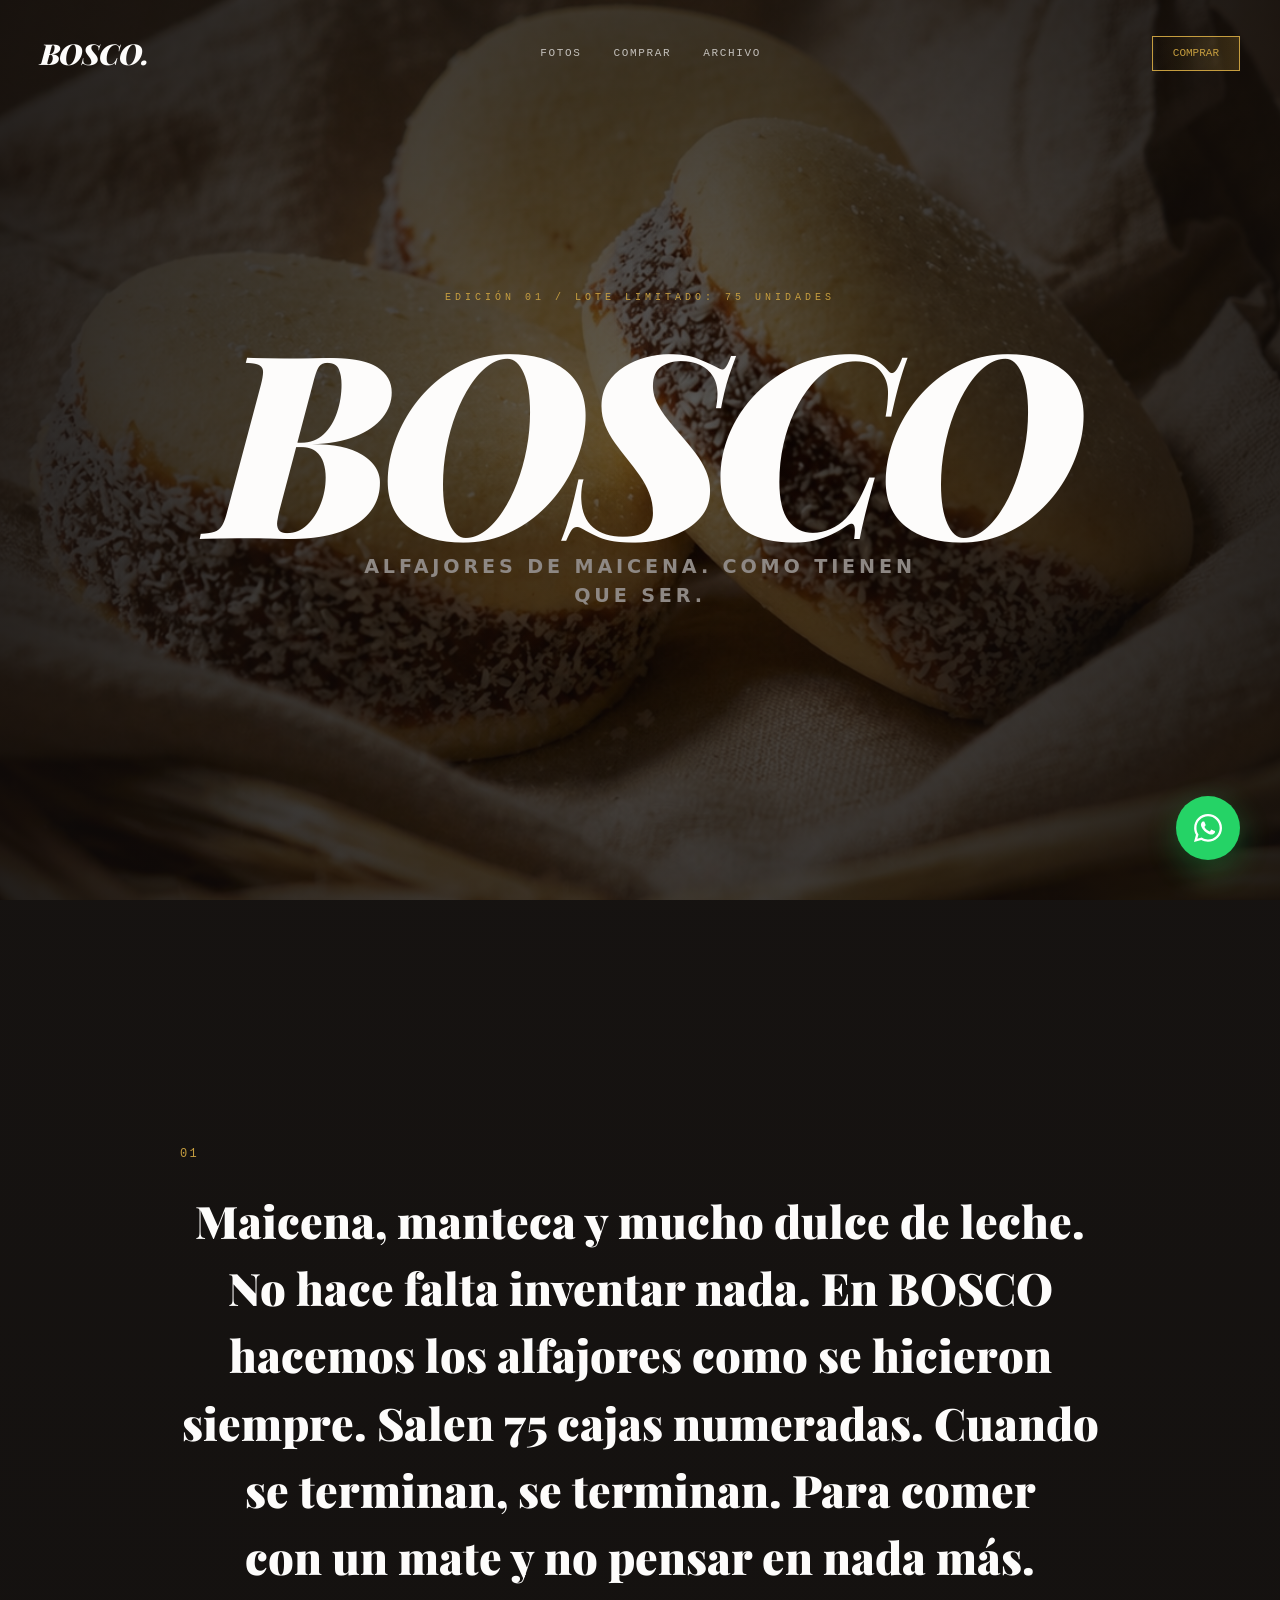
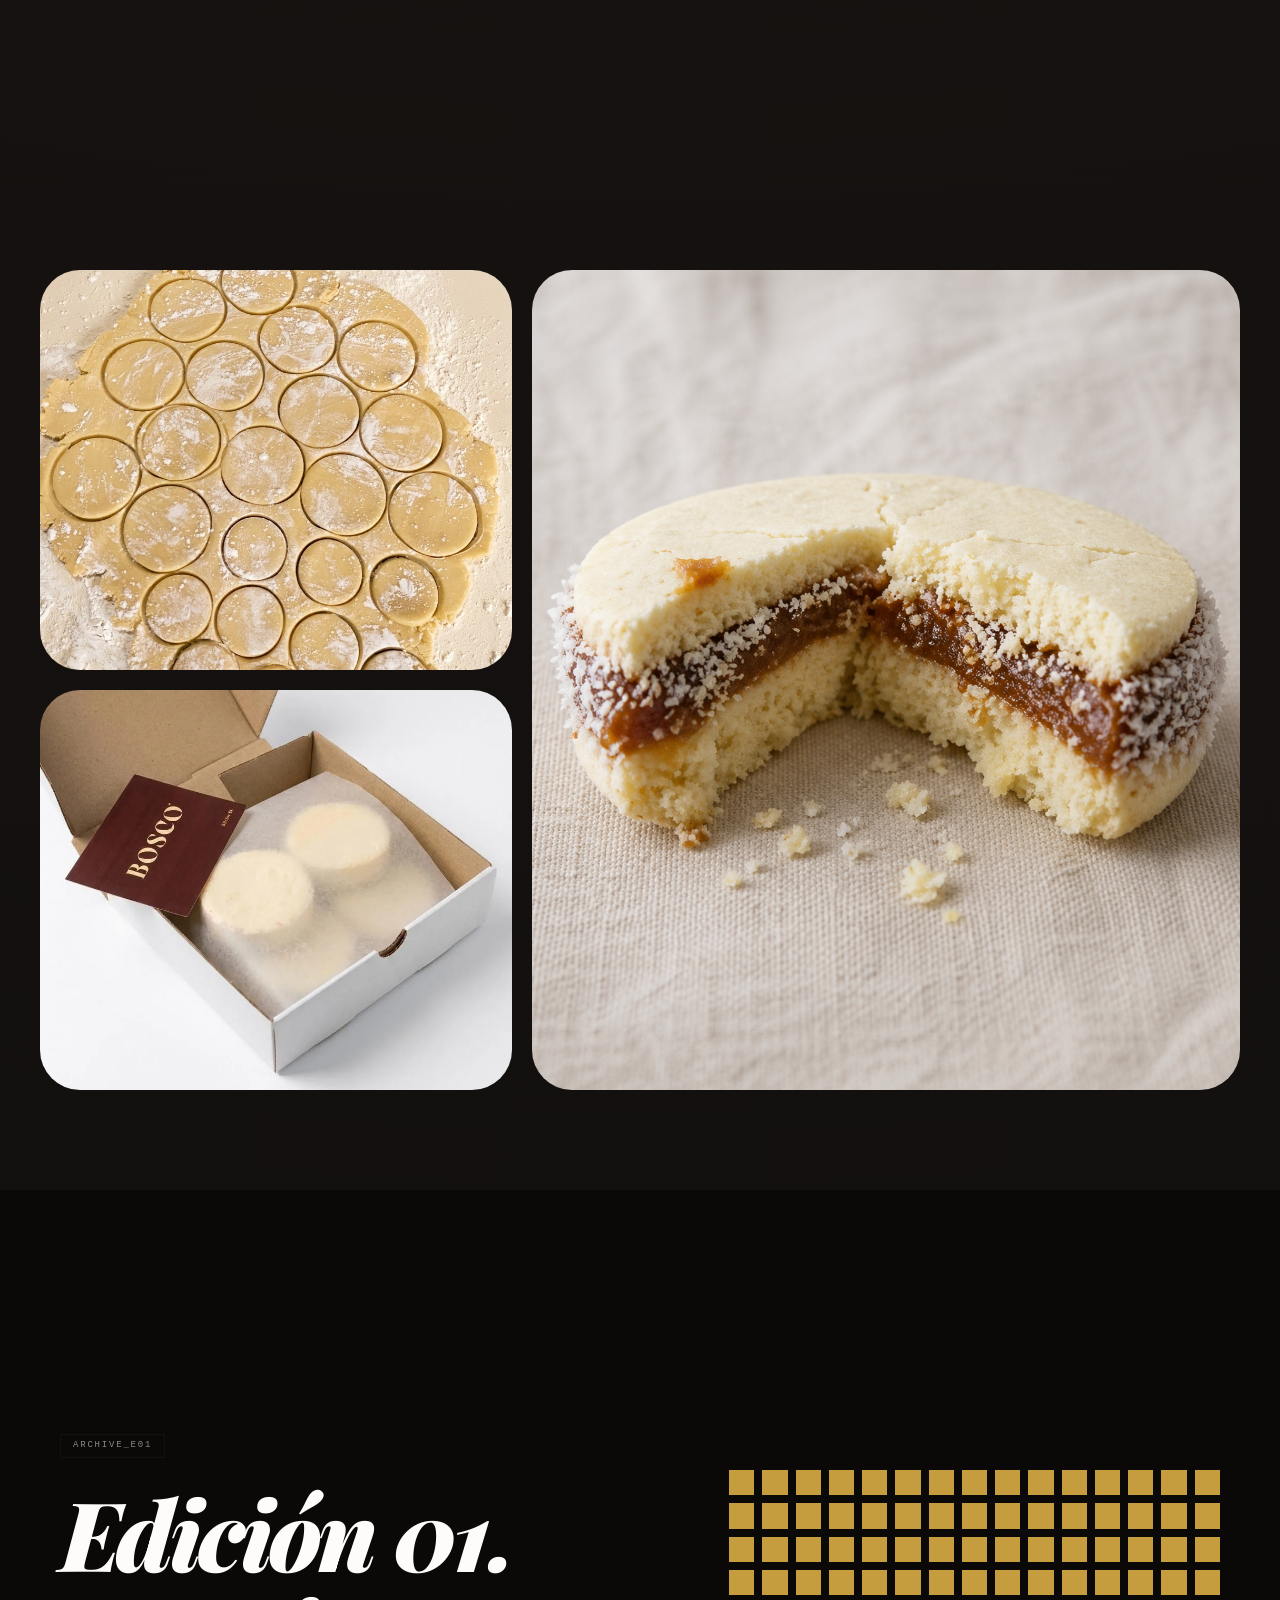
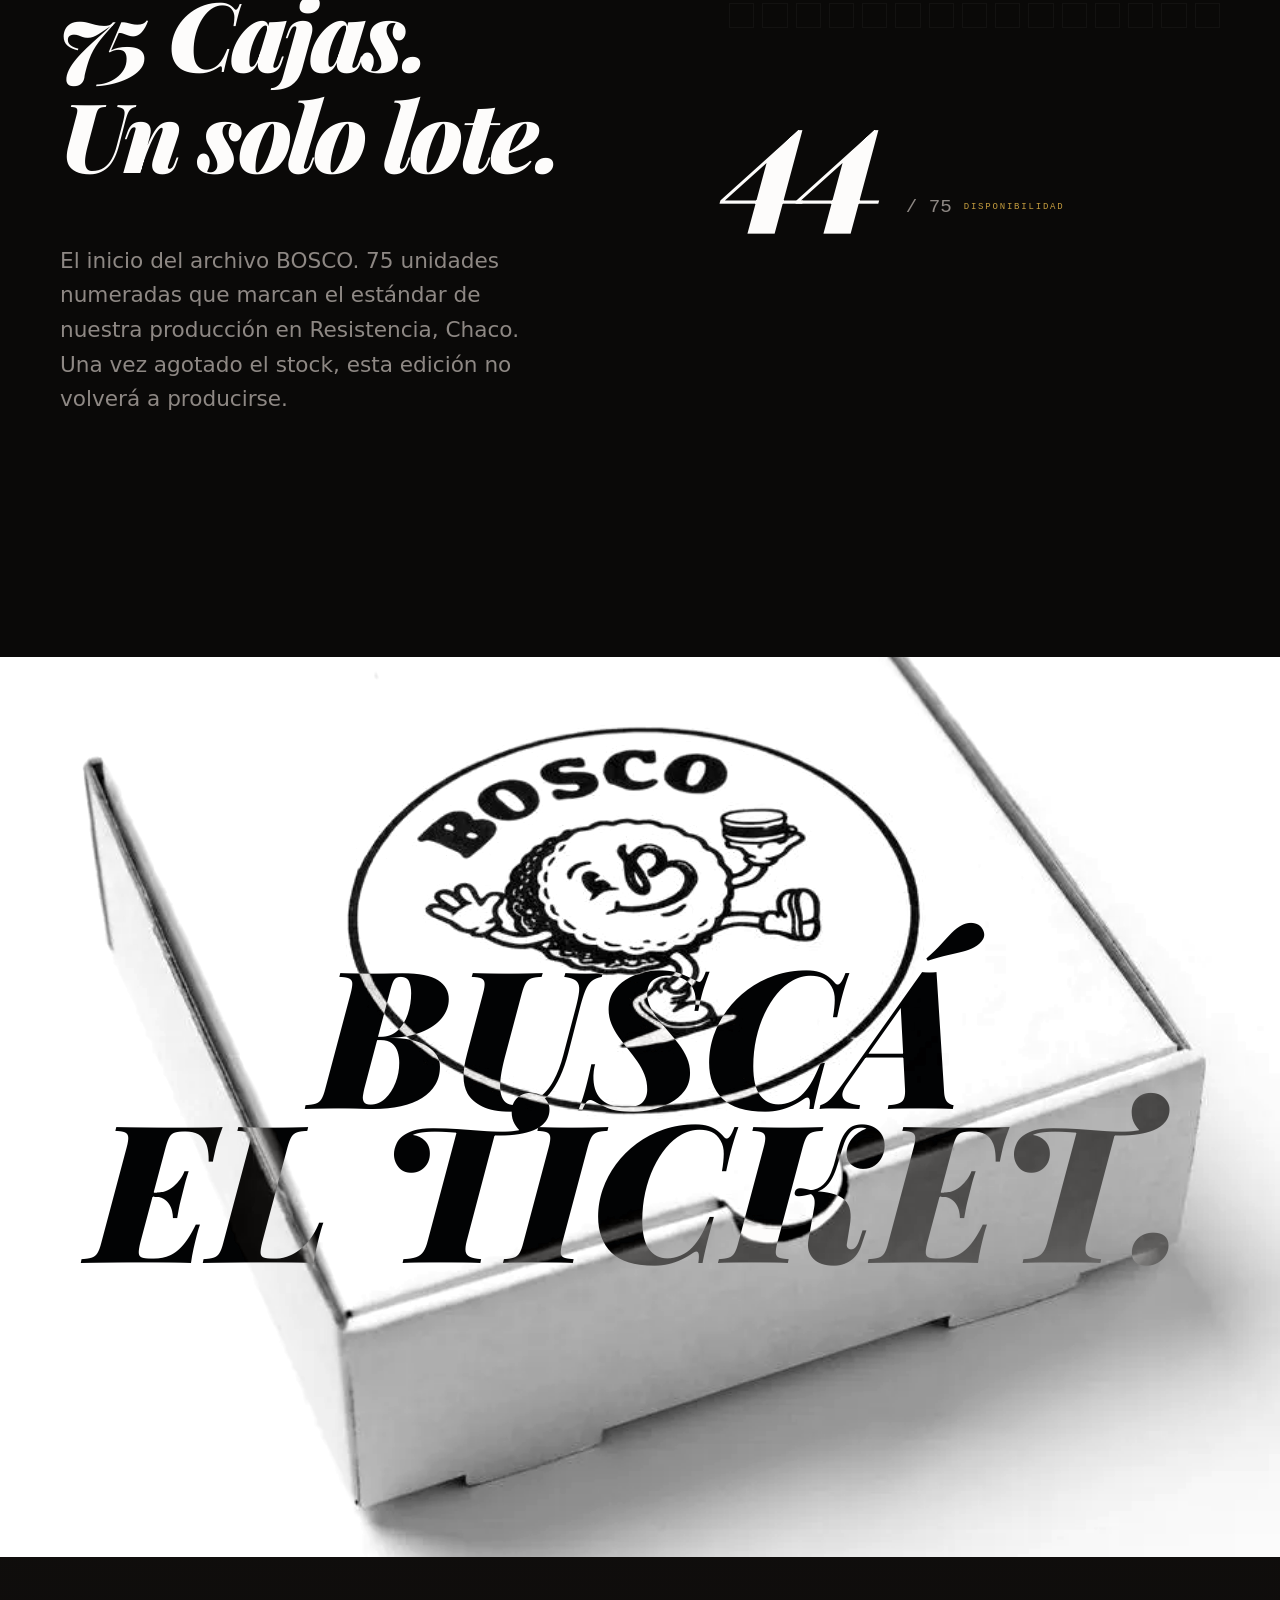
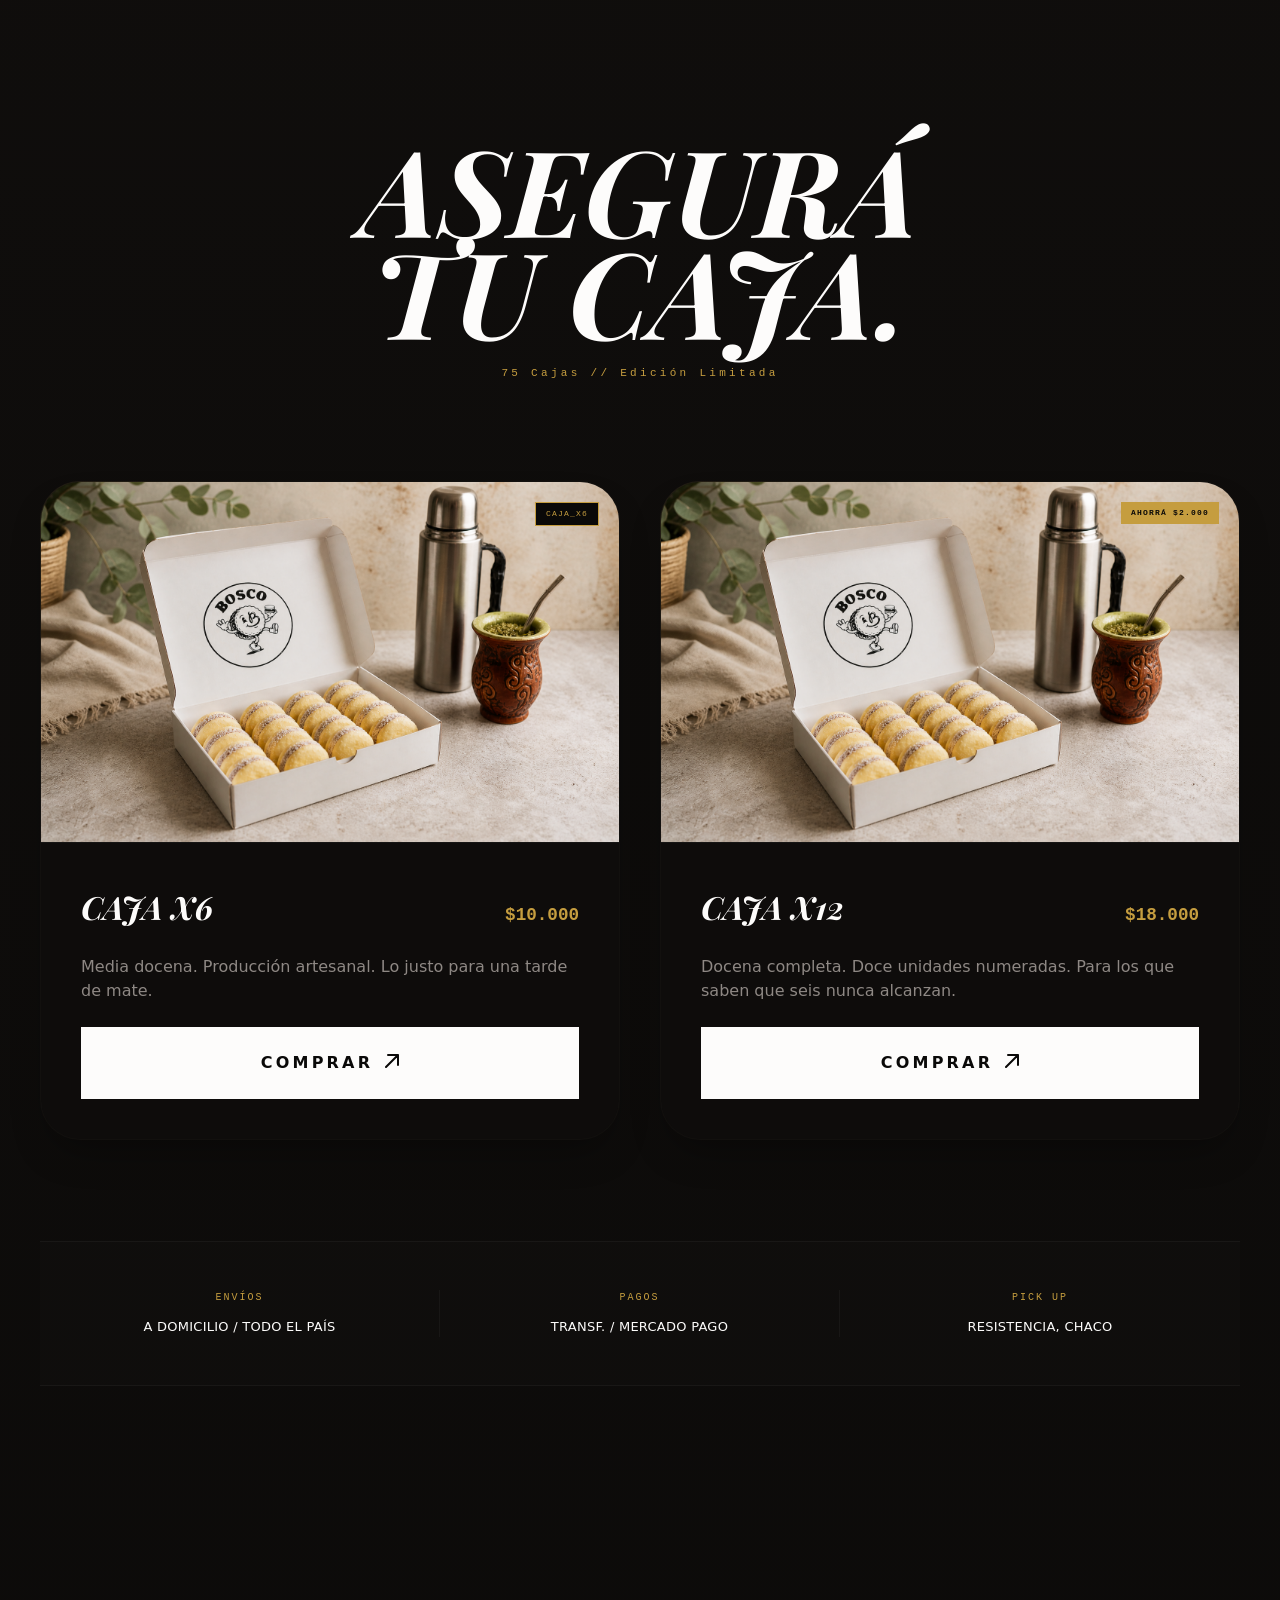
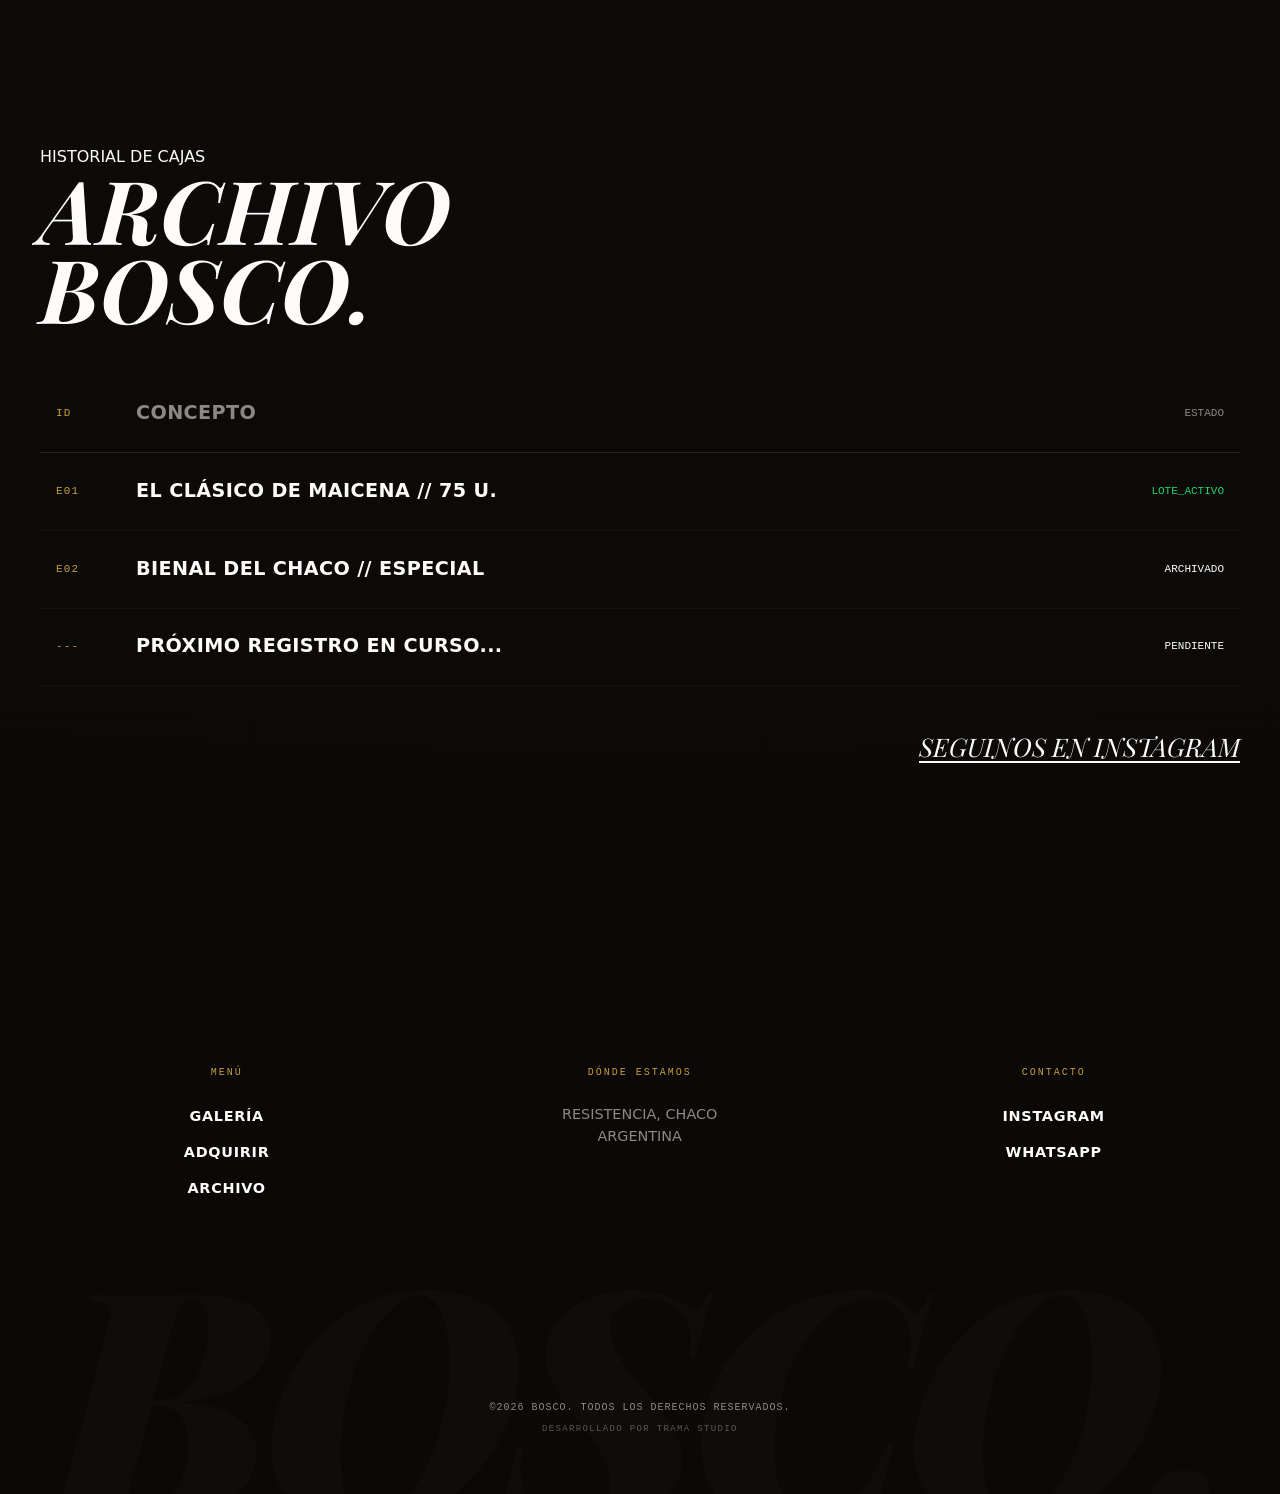
==== commit 079f87b8: "copy: optimizar CTA principal (estilo Ogilvy)" ====
--- a/index.html
+++ b/index.html
@@ -178,7 +178,7 @@
     <section class="adquisicion" id="adquirir">
       <div class="adquisicion-inner">
         <div class="adquisicion-header" data-enter>
-          <h2 class="adquisicion-title">Llevate<br />una caja.</h2>
+          <h2 class="adquisicion-title">Asegurá<br />tu caja.</h2>
           <p class="adquisicion-sub">75 Cajas // Edición Limitada</p>
         </div>
 
